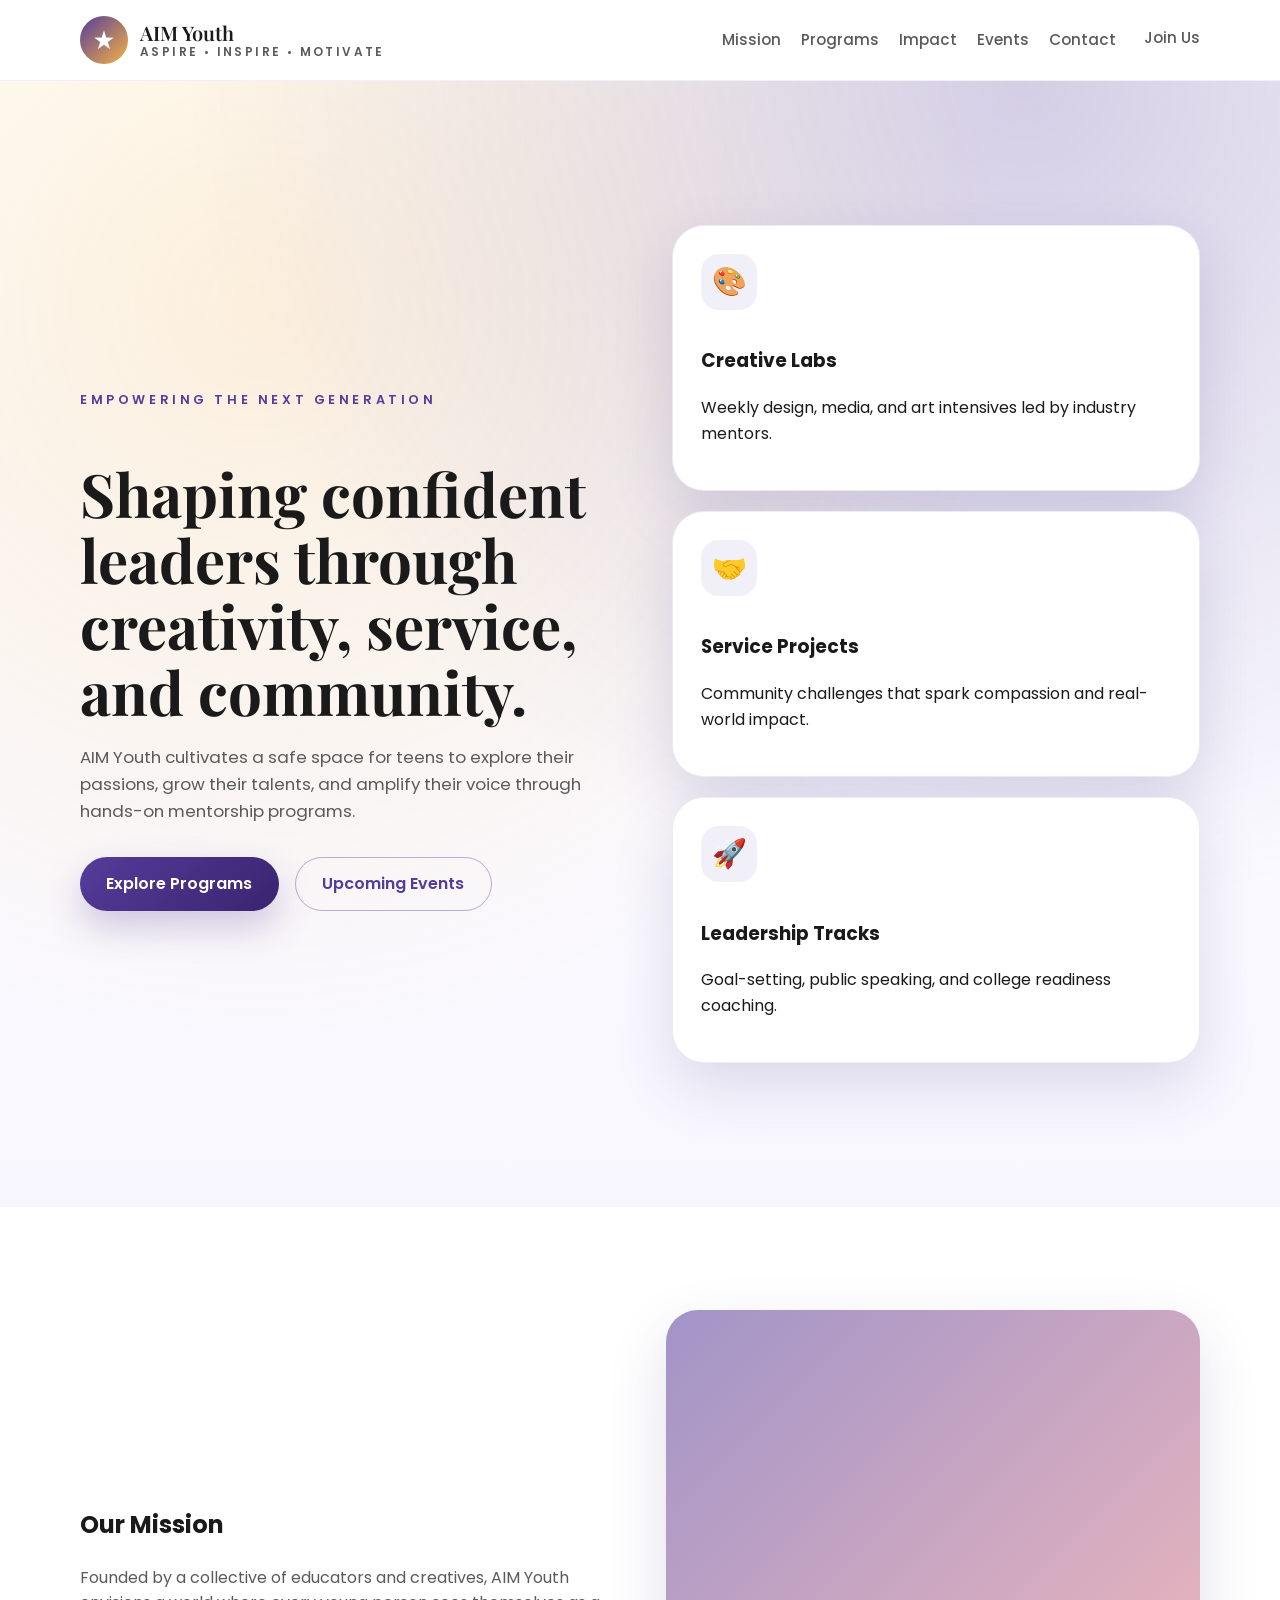
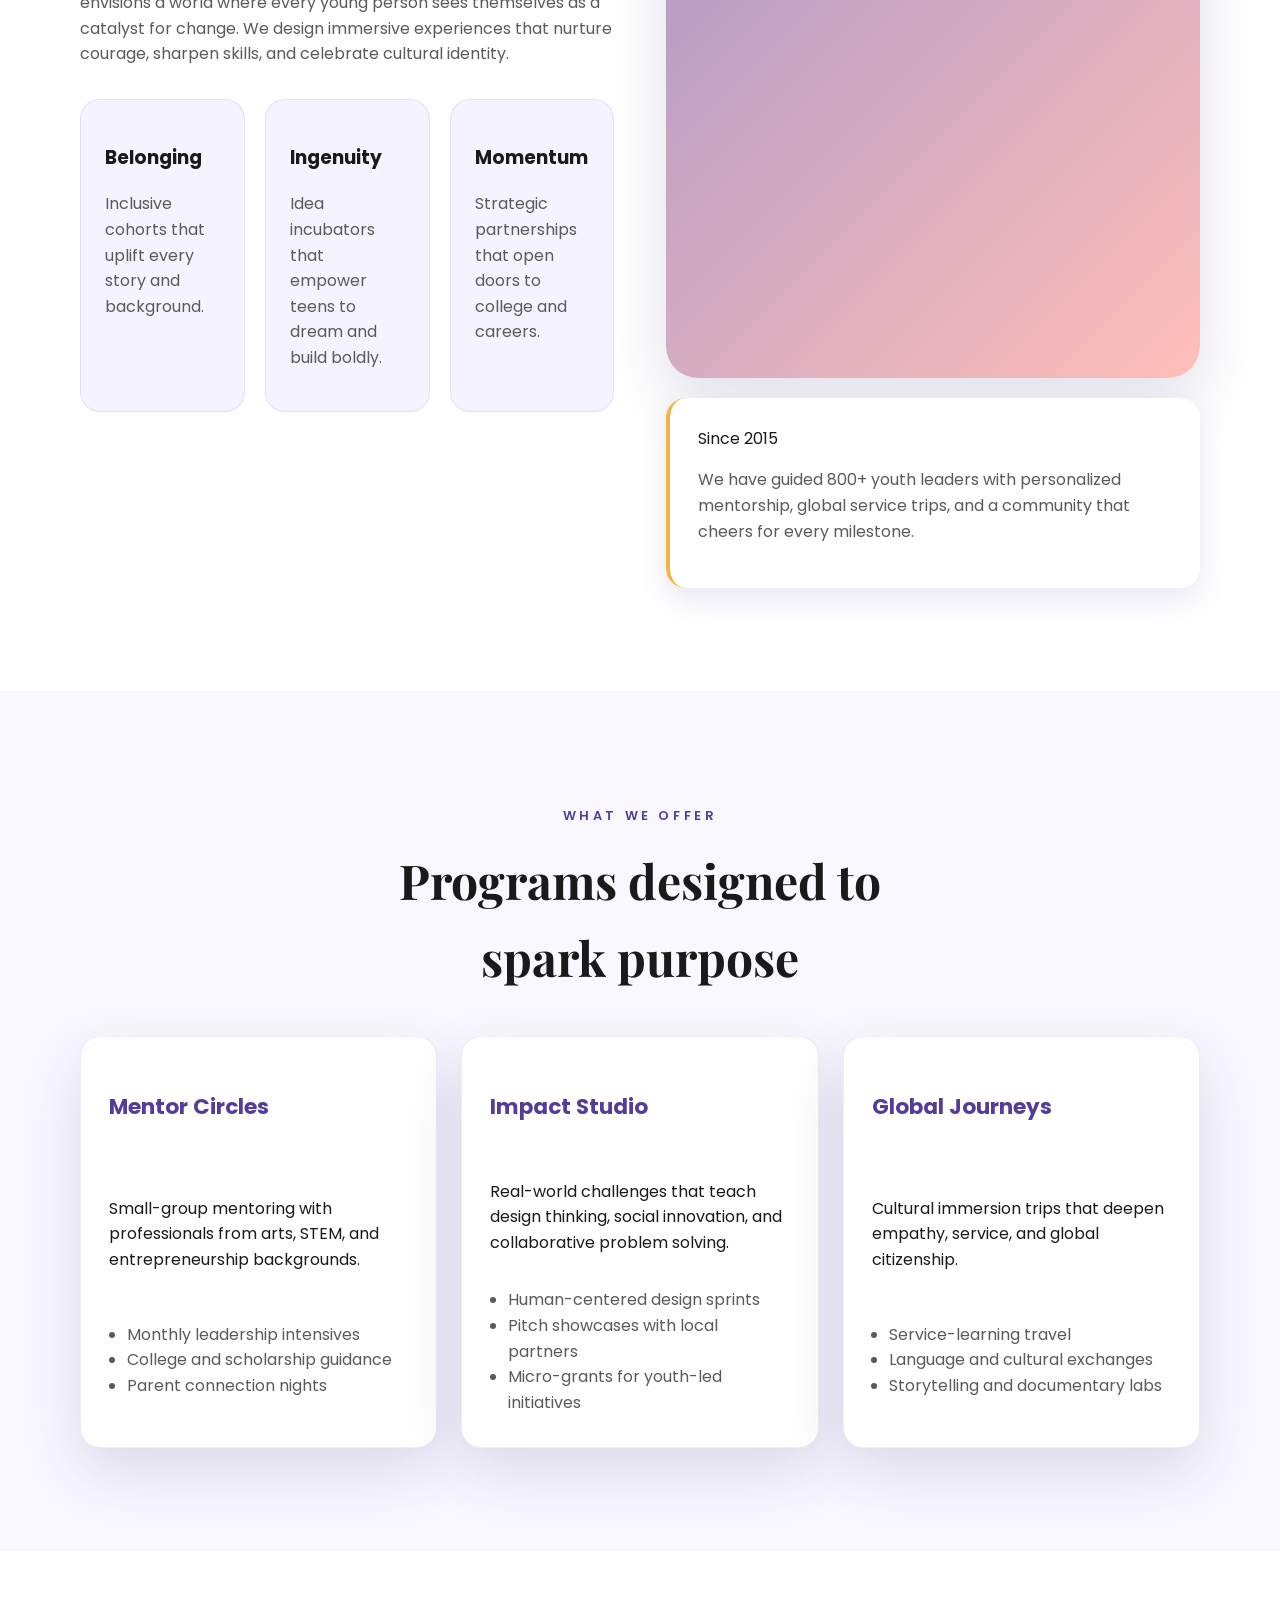
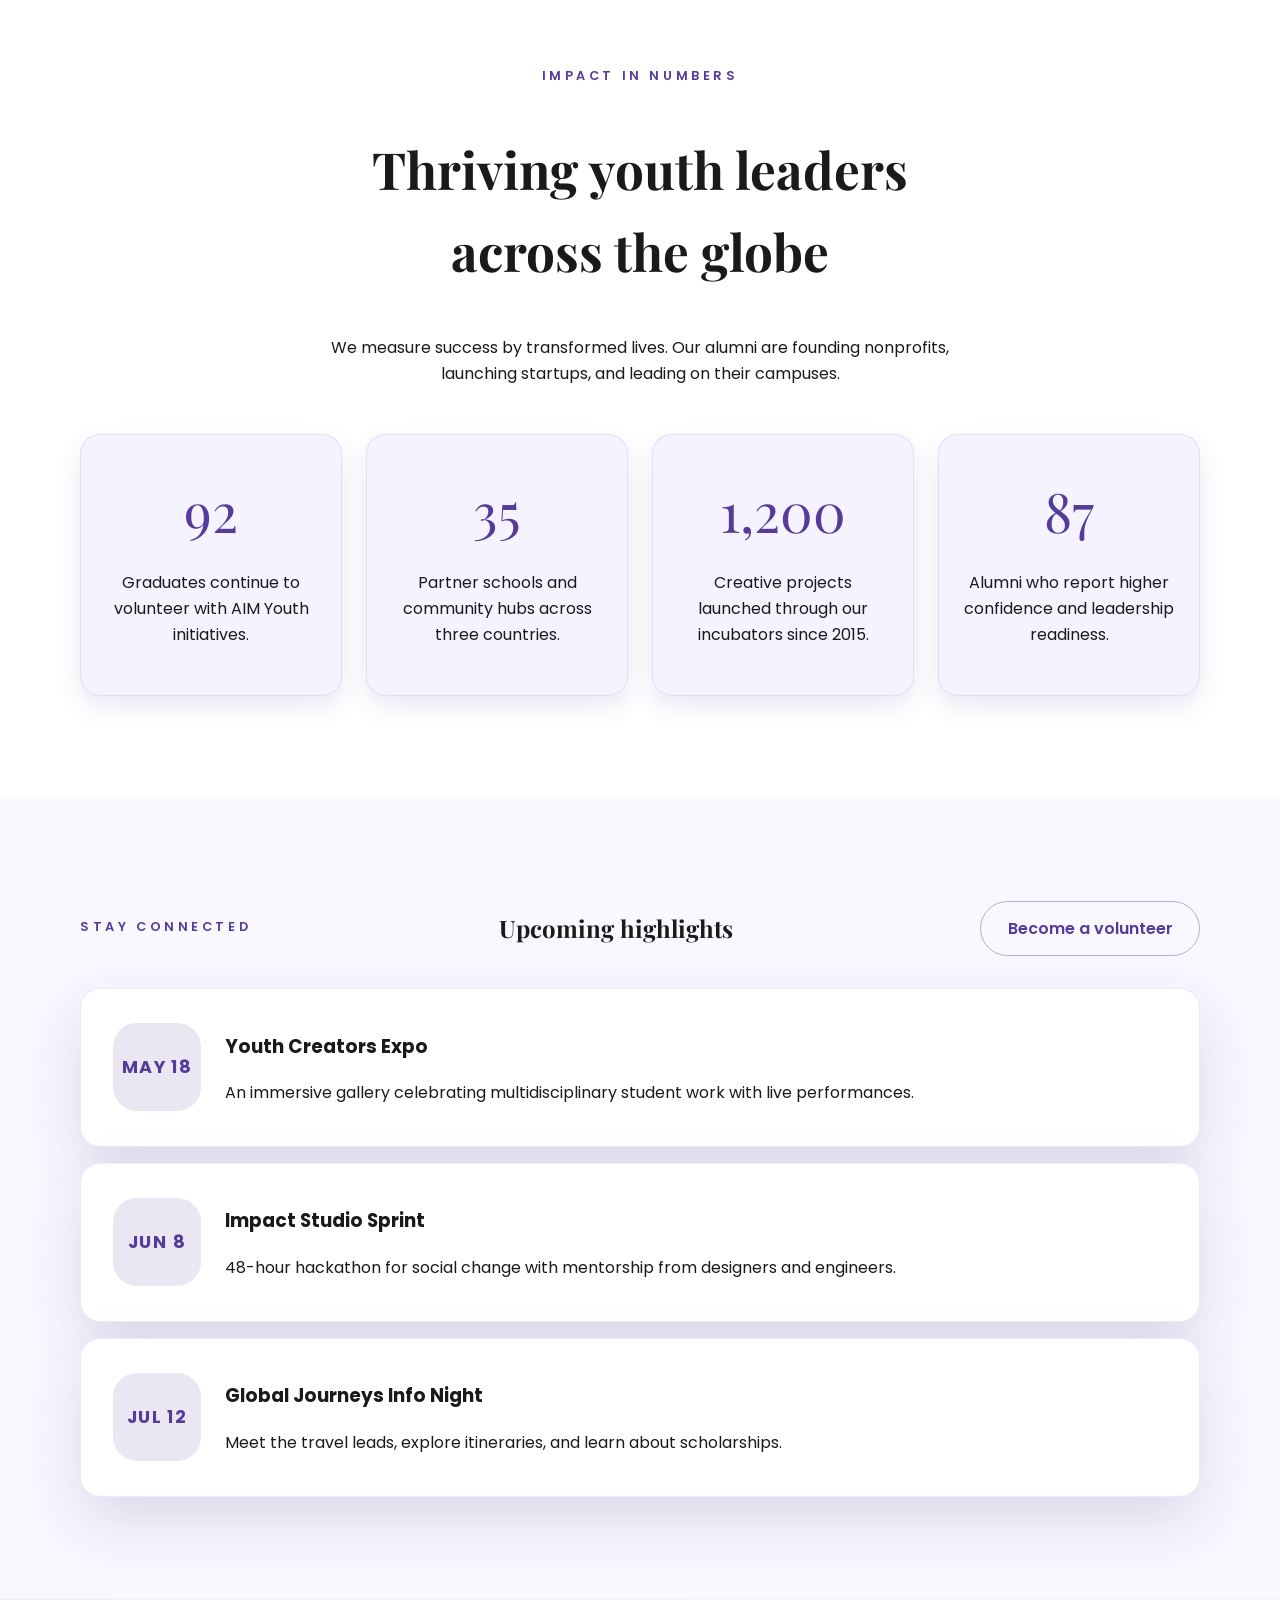
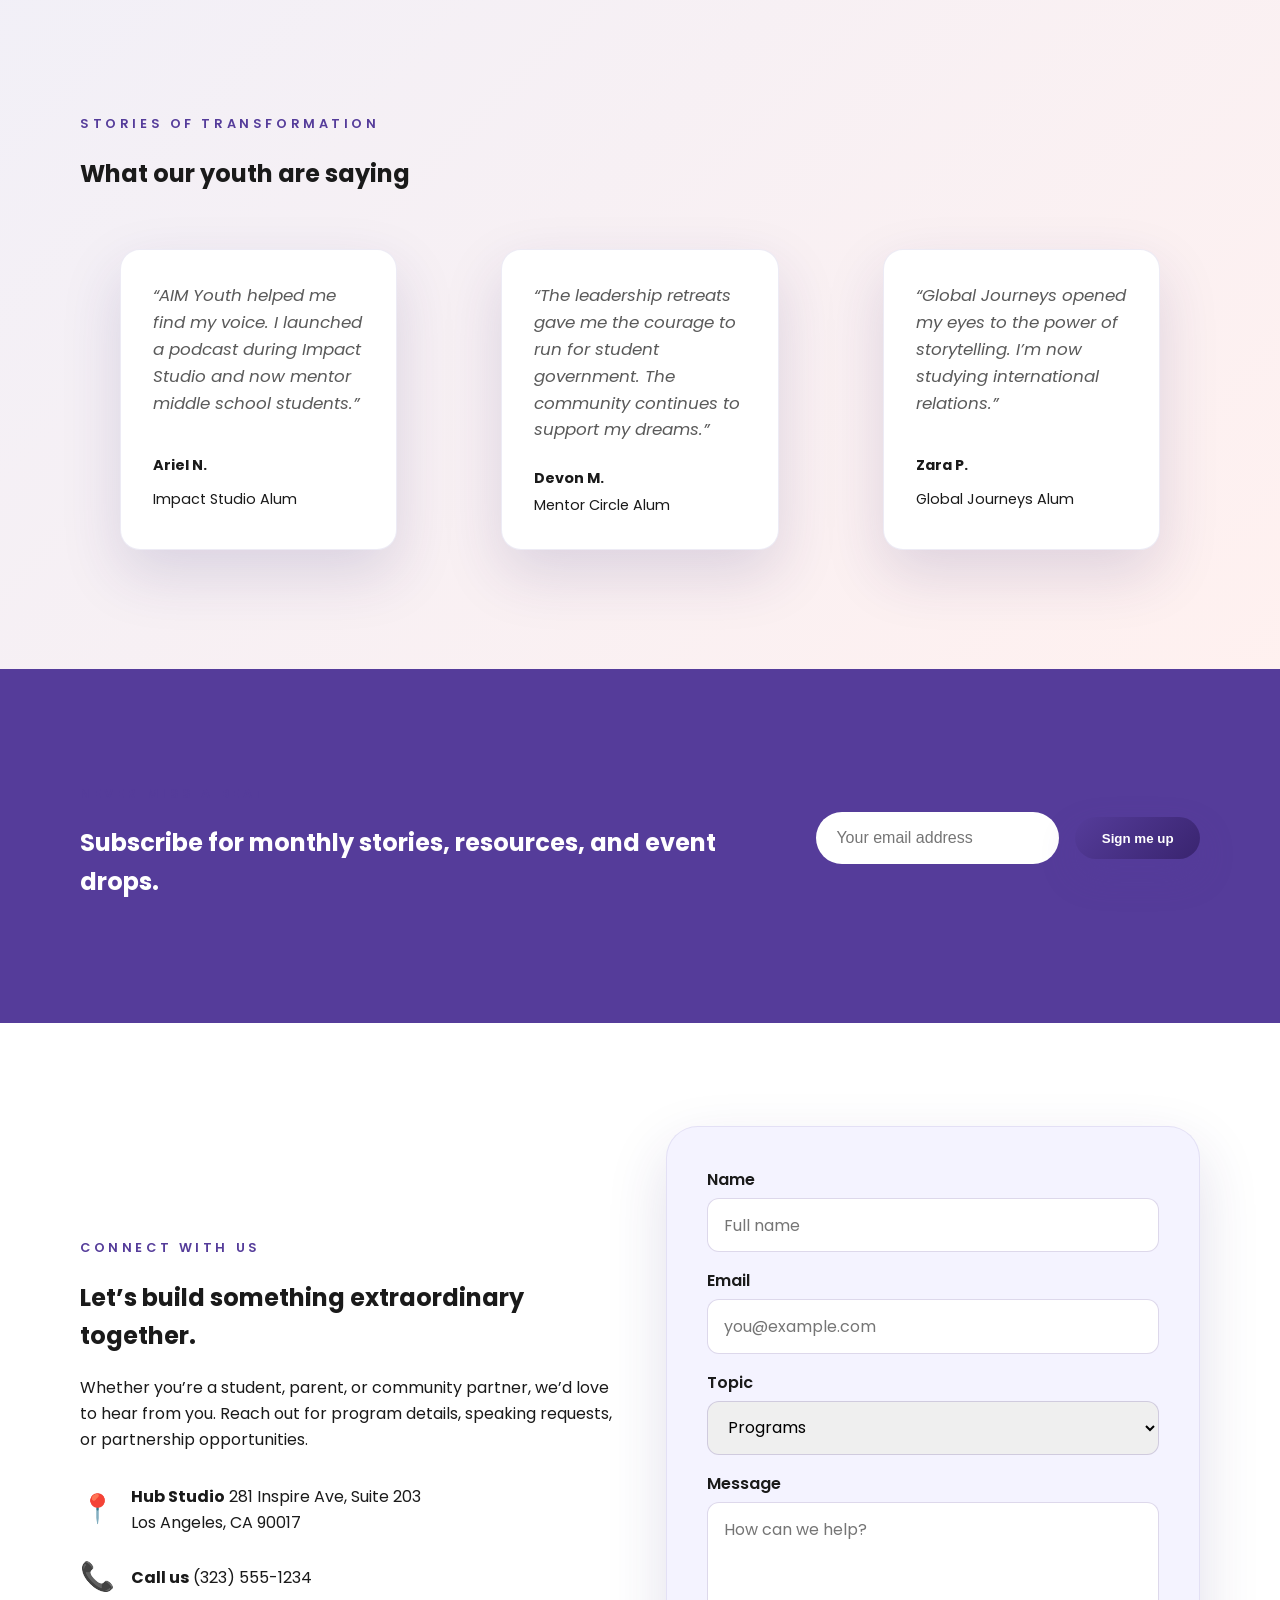
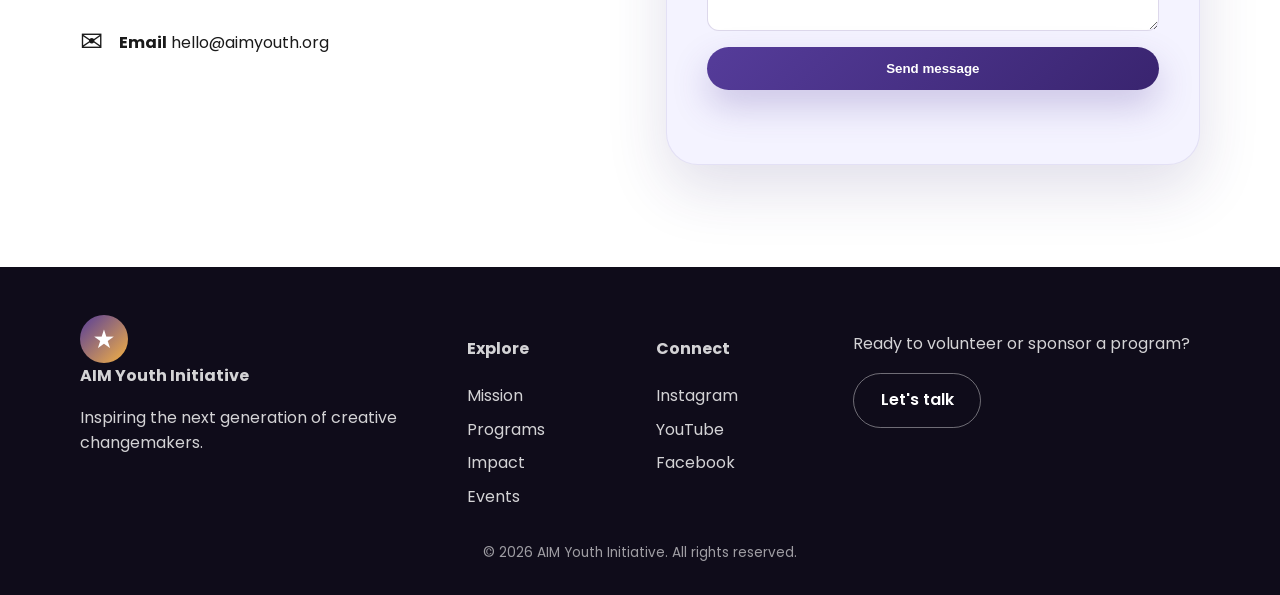
==== index.html @ f33343a2 "Create AIM Youth landing page" ====
<!DOCTYPE html>
<html lang="en">
  <head>
    <meta charset="utf-8" />
    <meta name="viewport" content="width=device-width, initial-scale=1" />
    <title>AIM Youth | Inspiring Young Leaders</title>
    <meta
      name="description"
      content="AIM Youth is a community-powered organization that equips young people with mentorship, workshops, and experiences to lead with confidence."
    />
    <link rel="preconnect" href="https://fonts.googleapis.com" />
    <link rel="preconnect" href="https://fonts.gstatic.com" crossorigin />
    <link
      href="https://fonts.googleapis.com/css2?family=Poppins:wght@300;400;500;600;700&family=Playfair+Display:wght@500;600;700&display=swap"
      rel="stylesheet"
    />
    <link rel="stylesheet" href="styles.css" />
  </head>
  <body>
    <a class="skip-link" href="#mission">Skip to main content</a>
    <header class="site-header" id="top">
      <div class="container header-inner">
        <div class="brand" aria-label="Aim Youth home">
          <span class="brand-icon" aria-hidden="true">★</span>
          <div class="brand-text">
            <span class="brand-title">AIM Youth</span>
            <span class="brand-tagline">Aspire • Inspire • Motivate</span>
          </div>
        </div>
        <button class="nav-toggle" aria-expanded="false" aria-controls="site-nav">
          <span class="sr-only">Toggle navigation</span>
          <span></span>
          <span></span>
          <span></span>
        </button>
        <nav id="site-nav" class="site-nav" aria-label="Primary">
          <ul>
            <li><a href="#mission">Mission</a></li>
            <li><a href="#programs">Programs</a></li>
            <li><a href="#impact">Impact</a></li>
            <li><a href="#events">Events</a></li>
            <li><a href="#contact">Contact</a></li>
          </ul>
          <a class="cta" href="#contact">Join Us</a>
        </nav>
      </div>
    </header>

    <main>
      <section class="hero" aria-labelledby="hero-heading">
        <div class="container hero-inner">
          <div class="hero-copy" data-animate="fade-in">
            <p class="eyebrow">Empowering the next generation</p>
            <h1 id="hero-heading">Shaping confident leaders through creativity, service, and community.</h1>
            <p>
              AIM Youth cultivates a safe space for teens to explore their passions, grow their talents, and amplify their voice through hands-on mentorship programs.
            </p>
            <div class="hero-actions">
              <a class="btn primary" href="#programs">Explore Programs</a>
              <a class="btn ghost" href="#events">Upcoming Events</a>
            </div>
          </div>
          <div class="hero-cards" aria-hidden="true">
            <article class="hero-card">
              <span class="card-icon">🎨</span>
              <h3>Creative Labs</h3>
              <p>Weekly design, media, and art intensives led by industry mentors.</p>
            </article>
            <article class="hero-card">
              <span class="card-icon">🤝</span>
              <h3>Service Projects</h3>
              <p>Community challenges that spark compassion and real-world impact.</p>
            </article>
            <article class="hero-card">
              <span class="card-icon">🚀</span>
              <h3>Leadership Tracks</h3>
              <p>Goal-setting, public speaking, and college readiness coaching.</p>
            </article>
          </div>
        </div>
      </section>

      <section id="mission" class="section mission">
        <div class="container split">
          <div data-animate="fade-in">
            <h2>Our Mission</h2>
            <p>
              Founded by a collective of educators and creatives, AIM Youth envisions a world where every young person sees themselves as a catalyst for change. We design immersive experiences that nurture courage, sharpen skills, and celebrate cultural identity.
            </p>
            <div class="values">
              <article>
                <h3>Belonging</h3>
                <p>Inclusive cohorts that uplift every story and background.</p>
              </article>
              <article>
                <h3>Ingenuity</h3>
                <p>Idea incubators that empower teens to dream and build boldly.</p>
              </article>
              <article>
                <h3>Momentum</h3>
                <p>Strategic partnerships that open doors to college and careers.</p>
              </article>
            </div>
          </div>
          <div class="mission-panel" data-animate="fade-in">
            <div class="mission-image" role="presentation"></div>
            <div class="mission-highlight">
              <span class="highlight-eyebrow">Since 2015</span>
              <p>
                We have guided 800+ youth leaders with personalized mentorship, global service trips, and a community that cheers for every milestone.
              </p>
            </div>
          </div>
        </div>
      </section>

      <section id="programs" class="section programs" aria-labelledby="program-heading">
        <div class="container">
          <p class="eyebrow">What we offer</p>
          <h2 id="program-heading">Programs designed to spark purpose</h2>
          <div class="program-grid">
            <article class="program-card">
              <h3>Mentor Circles</h3>
              <p>
                Small-group mentoring with professionals from arts, STEM, and entrepreneurship backgrounds.
              </p>
              <ul>
                <li>Monthly leadership intensives</li>
                <li>College and scholarship guidance</li>
                <li>Parent connection nights</li>
              </ul>
            </article>
            <article class="program-card">
              <h3>Impact Studio</h3>
              <p>
                Real-world challenges that teach design thinking, social innovation, and collaborative problem solving.
              </p>
              <ul>
                <li>Human-centered design sprints</li>
                <li>Pitch showcases with local partners</li>
                <li>Micro-grants for youth-led initiatives</li>
              </ul>
            </article>
            <article class="program-card">
              <h3>Global Journeys</h3>
              <p>
                Cultural immersion trips that deepen empathy, service, and global citizenship.
              </p>
              <ul>
                <li>Service-learning travel</li>
                <li>Language and cultural exchanges</li>
                <li>Storytelling and documentary labs</li>
              </ul>
            </article>
          </div>
        </div>
      </section>

      <section id="impact" class="section impact" aria-labelledby="impact-heading">
        <div class="container">
          <div class="impact-header" data-animate="fade-in">
            <p class="eyebrow">Impact in numbers</p>
            <h2 id="impact-heading">Thriving youth leaders across the globe</h2>
            <p>
              We measure success by transformed lives. Our alumni are founding nonprofits, launching startups, and leading on their campuses.
            </p>
          </div>
          <div class="impact-stats" data-animate="fade-in">
            <article>
              <span class="stat" data-target="92">0%</span>
              <p>Graduates continue to volunteer with AIM Youth initiatives.</p>
            </article>
            <article>
              <span class="stat" data-target="35">0</span>
              <p>Partner schools and community hubs across three countries.</p>
            </article>
            <article>
              <span class="stat" data-target="1200">0</span>
              <p>Creative projects launched through our incubators since 2015.</p>
            </article>
            <article>
              <span class="stat" data-target="87">0%</span>
              <p>Alumni who report higher confidence and leadership readiness.</p>
            </article>
          </div>
        </div>
      </section>

      <section id="events" class="section events" aria-labelledby="events-heading">
        <div class="container">
          <div class="events-header" data-animate="fade-in">
            <p class="eyebrow">Stay connected</p>
            <h2 id="events-heading">Upcoming highlights</h2>
            <a class="btn ghost" href="#contact">Become a volunteer</a>
          </div>
          <div class="event-list" data-animate="fade-in">
            <article class="event-card">
              <time datetime="2024-05-18">May 18</time>
              <div>
                <h3>Youth Creators Expo</h3>
                <p>An immersive gallery celebrating multidisciplinary student work with live performances.</p>
              </div>
            </article>
            <article class="event-card">
              <time datetime="2024-06-08">Jun 8</time>
              <div>
                <h3>Impact Studio Sprint</h3>
                <p>48-hour hackathon for social change with mentorship from designers and engineers.</p>
              </div>
            </article>
            <article class="event-card">
              <time datetime="2024-07-12">Jul 12</time>
              <div>
                <h3>Global Journeys Info Night</h3>
                <p>Meet the travel leads, explore itineraries, and learn about scholarships.</p>
              </div>
            </article>
          </div>
        </div>
      </section>

      <section class="section testimonials" aria-labelledby="testimonials-heading">
        <div class="container">
          <p class="eyebrow">Stories of transformation</p>
          <h2 id="testimonials-heading">What our youth are saying</h2>
          <div class="testimonial-grid" data-animate="fade-in">
            <figure>
              <blockquote>
                “AIM Youth helped me find my voice. I launched a podcast during Impact Studio and now mentor middle school students.”
              </blockquote>
              <figcaption>
                <strong>Ariel N.</strong>
                <span>Impact Studio Alum</span>
              </figcaption>
            </figure>
            <figure>
              <blockquote>
                “The leadership retreats gave me the courage to run for student government. The community continues to support my dreams.”
              </blockquote>
              <figcaption>
                <strong>Devon M.</strong>
                <span>Mentor Circle Alum</span>
              </figcaption>
            </figure>
            <figure>
              <blockquote>
                “Global Journeys opened my eyes to the power of storytelling. I’m now studying international relations.”
              </blockquote>
              <figcaption>
                <strong>Zara P.</strong>
                <span>Global Journeys Alum</span>
              </figcaption>
            </figure>
          </div>
        </div>
      </section>

      <section class="section newsletter" aria-labelledby="newsletter-heading">
        <div class="container newsletter-inner" data-animate="fade-in">
          <div>
            <p class="eyebrow">Never miss a beat</p>
            <h2 id="newsletter-heading">Subscribe for monthly stories, resources, and event drops.</h2>
          </div>
          <form class="newsletter-form" aria-label="Newsletter signup">
            <label class="sr-only" for="newsletter-email">Email address</label>
            <input
              id="newsletter-email"
              name="email"
              type="email"
              placeholder="Your email address"
              required
            />
            <button type="submit" class="btn primary">Sign me up</button>
            <p class="form-feedback" role="status" aria-live="polite"></p>
          </form>
        </div>
      </section>

      <section id="contact" class="section contact" aria-labelledby="contact-heading">
        <div class="container split" data-animate="fade-in">
          <div>
            <p class="eyebrow">Connect with us</p>
            <h2 id="contact-heading">Let’s build something extraordinary together.</h2>
            <p>
              Whether you’re a student, parent, or community partner, we’d love to hear from you. Reach out for program details, speaking requests, or partnership opportunities.
            </p>
            <ul class="contact-info">
              <li>
                <span class="contact-icon">📍</span>
                <div>
                  <strong>Hub Studio</strong>
                  <span>281 Inspire Ave, Suite 203<br />Los Angeles, CA 90017</span>
                </div>
              </li>
              <li>
                <span class="contact-icon">📞</span>
                <div>
                  <strong>Call us</strong>
                  <a href="tel:+13235551234">(323) 555-1234</a>
                </div>
              </li>
              <li>
                <span class="contact-icon">✉️</span>
                <div>
                  <strong>Email</strong>
                  <a href="mailto:hello@aimyouth.org">hello@aimyouth.org</a>
                </div>
              </li>
            </ul>
          </div>
          <form class="contact-form" aria-label="Send us a message">
            <div class="field-group">
              <label for="name">Name</label>
              <input id="name" name="name" type="text" placeholder="Full name" required />
            </div>
            <div class="field-group">
              <label for="email">Email</label>
              <input id="email" name="email" type="email" placeholder="you@example.com" required />
            </div>
            <div class="field-group">
              <label for="topic">Topic</label>
              <select id="topic" name="topic">
                <option value="programs">Programs</option>
                <option value="mentorship">Mentorship</option>
                <option value="partnerships">Partnerships</option>
                <option value="press">Press</option>
              </select>
            </div>
            <div class="field-group">
              <label for="message">Message</label>
              <textarea id="message" name="message" rows="4" placeholder="How can we help?" required></textarea>
            </div>
            <button type="submit" class="btn primary full">Send message</button>
            <p class="form-feedback" role="status" aria-live="polite"></p>
          </form>
        </div>
      </section>
    </main>

    <footer class="site-footer">
      <div class="container footer-inner">
        <div class="footer-brand">
          <span class="brand-icon" aria-hidden="true">★</span>
          <div>
            <strong>AIM Youth Initiative</strong>
            <p>Inspiring the next generation of creative changemakers.</p>
          </div>
        </div>
        <div class="footer-links">
          <div>
            <h4>Explore</h4>
            <ul>
              <li><a href="#mission">Mission</a></li>
              <li><a href="#programs">Programs</a></li>
              <li><a href="#impact">Impact</a></li>
              <li><a href="#events">Events</a></li>
            </ul>
          </div>
          <div>
            <h4>Connect</h4>
            <ul>
              <li><a href="https://instagram.com" target="_blank" rel="noopener">Instagram</a></li>
              <li><a href="https://youtube.com" target="_blank" rel="noopener">YouTube</a></li>
              <li><a href="https://facebook.com" target="_blank" rel="noopener">Facebook</a></li>
            </ul>
          </div>
        </div>
        <div class="footer-cta">
          <p>Ready to volunteer or sponsor a program?</p>
          <a class="btn ghost" href="#contact">Let's talk</a>
        </div>
      </div>
      <p class="footer-copy">© <span id="year"></span> AIM Youth Initiative. All rights reserved.</p>
    </footer>

    <script src="script.js"></script>
  </body>
</html>
---- styles.css ----
:root {
  --bg: #ffffff;
  --text: #1a1a1a;
  --muted: #5a5a5a;
  --primary: #553c9a;
  --primary-dark: #39246f;
  --secondary: #f6b343;
  --accent: #ff8a80;
  --surface: #f4f3ff;
  --shadow: 0 24px 60px rgba(56, 41, 112, 0.15);
  --radius-lg: 32px;
  --radius-md: 20px;
  --radius-sm: 12px;
}

* {
  box-sizing: border-box;
}

body {
  margin: 0;
  font-family: 'Poppins', system-ui, -apple-system, BlinkMacSystemFont, 'Segoe UI', sans-serif;
  color: var(--text);
  background: var(--bg);
  line-height: 1.6;
}

img {
  max-width: 100%;
  display: block;
}

a {
  color: inherit;
  text-decoration: none;
}

a:hover,
a:focus {
  text-decoration: underline;
}

.container {
  width: min(1120px, calc(100% - 3rem));
  margin: 0 auto;
}

.section {
  padding: clamp(4rem, 8vw, 6.5rem) 0;
}

.skip-link {
  position: absolute;
  top: -80px;
  left: 1rem;
  background: var(--primary);
  color: #fff;
  padding: 0.75rem 1rem;
  border-radius: var(--radius-sm);
  transition: top 0.3s ease;
  z-index: 100;
}

.skip-link:focus {
  top: 1rem;
}

.site-header {
  position: sticky;
  top: 0;
  z-index: 99;
  background: rgba(255, 255, 255, 0.9);
  backdrop-filter: blur(18px);
  border-bottom: 1px solid rgba(85, 60, 154, 0.08);
}

.header-inner {
  display: flex;
  align-items: center;
  justify-content: space-between;
  padding: 1rem 0;
  gap: 1.5rem;
}

.brand {
  display: flex;
  align-items: center;
  gap: 0.75rem;
  font-weight: 600;
}

.brand-icon {
  display: inline-flex;
  align-items: center;
  justify-content: center;
  width: 48px;
  height: 48px;
  border-radius: 50%;
  background: linear-gradient(135deg, var(--primary), var(--secondary));
  color: #fff;
  font-size: 1.6rem;
}

.brand-text {
  display: flex;
  flex-direction: column;
  line-height: 1.2;
}

.brand-title {
  font-family: 'Playfair Display', Georgia, serif;
  font-size: 1.25rem;
}

.brand-tagline {
  font-size: 0.75rem;
  text-transform: uppercase;
  letter-spacing: 0.2em;
  color: var(--muted);
}

.site-nav {
  display: flex;
  align-items: center;
  gap: 1.75rem;
  font-size: 0.95rem;
}

.site-nav ul {
  display: flex;
  gap: 1.25rem;
  padding: 0;
  margin: 0;
  list-style: none;
}

.site-nav a {
  color: var(--muted);
  font-weight: 500;
  position: relative;
  padding-bottom: 0.25rem;
  transition: color 0.3s ease;
}

.site-nav a::after {
  content: '';
  position: absolute;
  left: 0;
  bottom: 0;
  width: 100%;
  height: 2px;
  transform: scaleX(0);
  transform-origin: left;
  background: var(--primary);
  transition: transform 0.3s ease;
}

.site-nav a:hover::after,
.site-nav a:focus::after,
.site-nav a.active::after {
  transform: scaleX(1);
}

.site-nav a:hover,
.site-nav a:focus,
.site-nav a.active {
  color: var(--primary);
}

.nav-toggle {
  display: none;
  width: 48px;
  height: 48px;
  border: none;
  background: rgba(85, 60, 154, 0.07);
  border-radius: 50%;
  padding: 0.75rem;
  cursor: pointer;
}

.nav-toggle span {
  display: block;
  width: 100%;
  height: 2px;
  background: var(--primary);
  border-radius: 999px;
  position: relative;
}

.nav-toggle span + span {
  margin-top: 0.35rem;
}

.hero {
  padding: clamp(5rem, 12vw, 9rem) 0;
  background: radial-gradient(circle at 20% 20%, rgba(246, 179, 67, 0.18), transparent 55%),
    radial-gradient(circle at 80% 0%, rgba(85, 60, 154, 0.25), transparent 55%),
    linear-gradient(180deg, #fff 0%, #f8f7ff 100%);
}

.hero-inner {
  display: grid;
  grid-template-columns: repeat(2, minmax(0, 1fr));
  gap: clamp(2rem, 5vw, 4rem);
  align-items: center;
}

.hero-copy h1 {
  font-family: 'Playfair Display', Georgia, serif;
  font-size: clamp(2.5rem, 5vw, 3.75rem);
  line-height: 1.1;
  margin-bottom: 1.25rem;
}

.hero-copy p {
  font-size: 1.05rem;
  color: var(--muted);
}

.hero .eyebrow,
.section .eyebrow {
  font-size: 0.8rem;
  text-transform: uppercase;
  letter-spacing: 0.28em;
  font-weight: 600;
  color: var(--primary);
  margin-bottom: 1rem;
}

.hero-actions {
  display: flex;
  gap: 1rem;
  margin-top: 2rem;
}

.btn {
  display: inline-flex;
  align-items: center;
  justify-content: center;
  padding: 0.85rem 1.65rem;
  border-radius: 999px;
  border: none;
  font-weight: 600;
  cursor: pointer;
  transition: transform 0.25s ease, box-shadow 0.25s ease;
}

.btn.primary {
  background: linear-gradient(135deg, var(--primary), var(--primary-dark));
  color: #fff;
  box-shadow: 0 16px 35px rgba(85, 60, 154, 0.25);
}

.btn.ghost {
  background: transparent;
  color: var(--primary);
  border: 1px solid rgba(85, 60, 154, 0.4);
}

.btn.full {
  width: 100%;
}

.btn:hover,
.btn:focus {
  transform: translateY(-2px);
  box-shadow: 0 20px 40px rgba(85, 60, 154, 0.2);
}

.hero-cards {
  display: grid;
  gap: 1.25rem;
}

.hero-card {
  background: #fff;
  padding: 1.75rem;
  border-radius: var(--radius-lg);
  box-shadow: var(--shadow);
  border: 1px solid rgba(85, 60, 154, 0.1);
  position: relative;
  overflow: hidden;
  transition: transform 0.3s ease;
}

.hero-card::before {
  content: '';
  position: absolute;
  inset: 0;
  background: linear-gradient(135deg, rgba(85, 60, 154, 0.05), rgba(246, 179, 67, 0.08));
  opacity: 0;
  transition: opacity 0.3s ease;
}

.hero-card:hover {
  transform: translateY(-6px);
}

.hero-card:hover::before {
  opacity: 1;
}

.card-icon {
  display: inline-flex;
  align-items: center;
  justify-content: center;
  width: 56px;
  height: 56px;
  border-radius: 18px;
  background: rgba(85, 60, 154, 0.08);
  font-size: 1.75rem;
  margin-bottom: 1.1rem;
}

.split {
  display: grid;
  gap: clamp(2rem, 4vw, 3.5rem);
  grid-template-columns: repeat(2, minmax(0, 1fr));
  align-items: center;
}

.mission {
  background: #fff;
}

.mission p {
  color: var(--muted);
}

.values {
  display: grid;
  grid-template-columns: repeat(3, minmax(0, 1fr));
  gap: 1.25rem;
  margin-top: 2rem;
}

.values article {
  background: var(--surface);
  padding: 1.5rem;
  border-radius: var(--radius-md);
  border: 1px solid rgba(85, 60, 154, 0.1);
}

.mission-panel {
  display: grid;
  gap: 1.25rem;
}

.mission-image {
  width: 100%;
  aspect-ratio: 4 / 5;
  border-radius: var(--radius-lg);
  background: linear-gradient(135deg, rgba(85, 60, 154, 0.55), rgba(255, 138, 128, 0.55)),
    url('https://images.unsplash.com/photo-1524504388940-b1c1722653e1?auto=format&fit=crop&w=900&q=80') center/cover;
  box-shadow: var(--shadow);
}

.mission-highlight {
  background: #fff;
  padding: 1.75rem;
  border-radius: var(--radius-md);
  border-left: 4px solid var(--secondary);
  box-shadow: 0 12px 30px rgba(85, 60, 154, 0.12);
}

.programs {
  background: #f9f8ff;
  text-align: center;
}

.programs h2 {
  max-width: 520px;
  margin: 0 auto 2.5rem;
  font-family: 'Playfair Display', Georgia, serif;
  font-size: clamp(2rem, 4vw, 3rem);
}

.program-grid {
  display: grid;
  grid-template-columns: repeat(3, minmax(0, 1fr));
  gap: 1.5rem;
}

.program-card {
  background: #fff;
  border-radius: var(--radius-md);
  padding: 2rem 1.75rem;
  border: 1px solid rgba(85, 60, 154, 0.1);
  text-align: left;
  display: grid;
  gap: 1rem;
  box-shadow: var(--shadow);
}

.program-card h3 {
  font-size: 1.35rem;
  color: var(--primary);
}

.program-card ul {
  padding-left: 1.1rem;
  margin: 0;
  color: var(--muted);
}

.impact {
  background: #fff;
}

.impact-header {
  text-align: center;
  max-width: 640px;
  margin: 0 auto 3rem;
}

.impact-header h2 {
  font-family: 'Playfair Display', Georgia, serif;
  font-size: clamp(2.1rem, 4vw, 3.2rem);
}

.impact-stats {
  display: grid;
  grid-template-columns: repeat(4, minmax(0, 1fr));
  gap: 1.5rem;
}

.impact-stats article {
  background: var(--surface);
  padding: 2rem 1.5rem;
  border-radius: var(--radius-md);
  text-align: center;
  border: 1px solid rgba(85, 60, 154, 0.1);
  box-shadow: 0 10px 24px rgba(85, 60, 154, 0.12);
}

.stat {
  display: block;
  font-family: 'Playfair Display', Georgia, serif;
  font-size: clamp(2rem, 5vw, 3.4rem);
  color: var(--primary);
  margin-bottom: 0.5rem;
}

.events {
  background: #f9f8ff;
}

.events-header {
  display: flex;
  align-items: center;
  justify-content: space-between;
  gap: 1.5rem;
}

.events-header h2 {
  font-family: 'Playfair Display', Georgia, serif;
  margin: 0;
}

.event-list {
  display: grid;
  gap: 1rem;
  margin-top: 2rem;
}

.event-card {
  display: grid;
  grid-template-columns: auto 1fr;
  gap: 1.5rem;
  align-items: center;
  padding: 1.5rem 2rem;
  background: #fff;
  border-radius: var(--radius-md);
  border: 1px solid rgba(85, 60, 154, 0.1);
  box-shadow: var(--shadow);
}

.event-card time {
  display: inline-flex;
  width: 88px;
  height: 88px;
  align-items: center;
  justify-content: center;
  border-radius: 24px;
  background: rgba(85, 60, 154, 0.12);
  color: var(--primary);
  font-weight: 700;
  font-size: 1.1rem;
  text-transform: uppercase;
  letter-spacing: 0.08em;
}

.testimonials {
  background: linear-gradient(135deg, rgba(85, 60, 154, 0.08), rgba(255, 138, 128, 0.12));
}

.testimonial-grid {
  display: grid;
  grid-template-columns: repeat(3, minmax(0, 1fr));
  gap: 1.5rem;
  margin-top: 2.5rem;
}

.testimonial-grid figure {
  background: #fff;
  padding: 2rem;
  border-radius: var(--radius-md);
  border: 1px solid rgba(85, 60, 154, 0.1);
  box-shadow: var(--shadow);
  display: grid;
  gap: 1.5rem;
}

.testimonial-grid blockquote {
  margin: 0;
  font-size: 1.05rem;
  color: var(--muted);
  font-style: italic;
}

.testimonial-grid figcaption {
  display: grid;
  gap: 0.25rem;
  font-size: 0.9rem;
}

.newsletter {
  background: var(--primary);
  color: #fff;
}

.newsletter-inner {
  display: flex;
  align-items: center;
  justify-content: space-between;
  gap: 2.5rem;
}

.newsletter-form {
  display: flex;
  gap: 1rem;
  align-items: center;
  flex-wrap: wrap;
}

.newsletter-form input {
  flex: 1 1 240px;
  min-height: 3.25rem;
  border-radius: 999px;
  border: none;
  padding: 0 1.25rem;
  font-size: 1rem;
}

.newsletter-form .btn {
  white-space: nowrap;
}

.newsletter .form-feedback {
  flex-basis: 100%;
  font-size: 0.9rem;
  margin: 0;
}

.contact {
  background: #fff;
}

.contact-info {
  list-style: none;
  padding: 0;
  margin: 2rem 0 0;
  display: grid;
  gap: 1.25rem;
}

.contact-info li {
  display: grid;
  grid-template-columns: auto 1fr;
  gap: 1rem;
  align-items: center;
}

.contact-icon {
  font-size: 1.75rem;
}

.contact-form {
  background: var(--surface);
  padding: clamp(1.75rem, 4vw, 2.5rem);
  border-radius: var(--radius-lg);
  display: grid;
  gap: 1rem;
  border: 1px solid rgba(85, 60, 154, 0.1);
  box-shadow: var(--shadow);
}

.contact-form .form-feedback {
  margin: 0;
  font-size: 0.95rem;
  min-height: 1.2em;
}

.field-group {
  display: grid;
  gap: 0.35rem;
}

.field-group label {
  font-weight: 600;
}

.field-group input,
.field-group select,
.field-group textarea {
  padding: 0.85rem 1rem;
  border-radius: var(--radius-sm);
  border: 1px solid rgba(85, 60, 154, 0.2);
  font-size: 1rem;
  font-family: inherit;
}

.field-group input:focus,
.field-group select:focus,
.field-group textarea:focus {
  outline: 2px solid rgba(85, 60, 154, 0.35);
}

.site-footer {
  background: #0f0c1a;
  color: rgba(255, 255, 255, 0.82);
  padding: 3rem 0 2rem;
}

.footer-inner {
  display: grid;
  grid-template-columns: repeat(3, minmax(0, 1fr));
  gap: 2.5rem;
  margin-bottom: 2rem;
}

.footer-links {
  display: grid;
  grid-template-columns: repeat(2, minmax(0, 1fr));
  gap: 2rem;
}

.footer-links ul {
  list-style: none;
  padding: 0;
  margin: 0;
  display: grid;
  gap: 0.5rem;
}

.footer-links a {
  color: rgba(255, 255, 255, 0.82);
  transition: color 0.3s ease;
}

.footer-links a:hover,
.footer-links a:focus {
  color: #fff;
}

.footer-cta .btn {
  border-color: rgba(255, 255, 255, 0.4);
  color: #fff;
}

.footer-copy {
  text-align: center;
  margin: 0;
  font-size: 0.85rem;
  color: rgba(255, 255, 255, 0.6);
}

.sr-only {
  position: absolute;
  width: 1px;
  height: 1px;
  padding: 0;
  margin: -1px;
  overflow: hidden;
  clip: rect(0, 0, 0, 0);
  white-space: nowrap;
  border: 0;
}

[data-animate='fade-in'] {
  opacity: 0;
  transform: translateY(24px);
  transition: opacity 0.6s ease, transform 0.6s ease;
}

[data-animate='fade-in'].visible {
  opacity: 1;
  transform: translateY(0);
}

@media (max-width: 900px) {
  .hero-inner,
  .split {
    grid-template-columns: 1fr;
  }

  .mission-panel {
    order: -1;
  }

  .values {
    grid-template-columns: repeat(2, minmax(0, 1fr));
  }

  .program-grid {
    grid-template-columns: repeat(2, minmax(0, 1fr));
  }

  .impact-stats {
    grid-template-columns: repeat(2, minmax(0, 1fr));
  }

  .testimonial-grid {
    grid-template-columns: repeat(2, minmax(0, 1fr));
  }

  .newsletter-inner {
    flex-direction: column;
    align-items: stretch;
  }

  .events-header {
    flex-direction: column;
    align-items: flex-start;
  }

  .footer-inner {
    grid-template-columns: 1fr 1fr;
  }
}

@media (max-width: 700px) {
  .site-nav {
    position: absolute;
    inset: calc(100% + 1rem) 1.5rem auto;
    flex-direction: column;
    align-items: stretch;
    gap: 1rem;
    padding: 1.5rem;
    background: #fff;
    border-radius: var(--radius-md);
    box-shadow: var(--shadow);
    border: 1px solid rgba(85, 60, 154, 0.08);
    opacity: 0;
    pointer-events: none;
    transform: translateY(-10px);
    transition: opacity 0.3s ease, transform 0.3s ease;
  }

  .site-nav.open {
    opacity: 1;
    pointer-events: auto;
    transform: translateY(0);
  }

  .site-nav ul {
    flex-direction: column;
  }

  .site-nav .cta {
    align-self: flex-start;
  }

  .nav-toggle {
    display: inline-flex;
    align-items: center;
    justify-content: center;
    gap: 0.35rem;
  }

  .nav-toggle[aria-expanded='true'] span:nth-child(1) {
    transform: translateY(6px) rotate(45deg);
  }

  .nav-toggle[aria-expanded='true'] span:nth-child(2) {
    opacity: 0;
  }

  .nav-toggle[aria-expanded='true'] span:nth-child(3) {
    transform: translateY(-6px) rotate(-45deg);
  }

  .hero-actions {
    flex-direction: column;
    align-items: stretch;
  }

  .values,
  .program-grid,
  .impact-stats,
  .testimonial-grid {
    grid-template-columns: 1fr;
  }

  .event-card {
    grid-template-columns: 1fr;
    text-align: center;
  }

  .event-card time {
    justify-self: center;
  }

  .footer-inner {
    grid-template-columns: 1fr;
  }
}
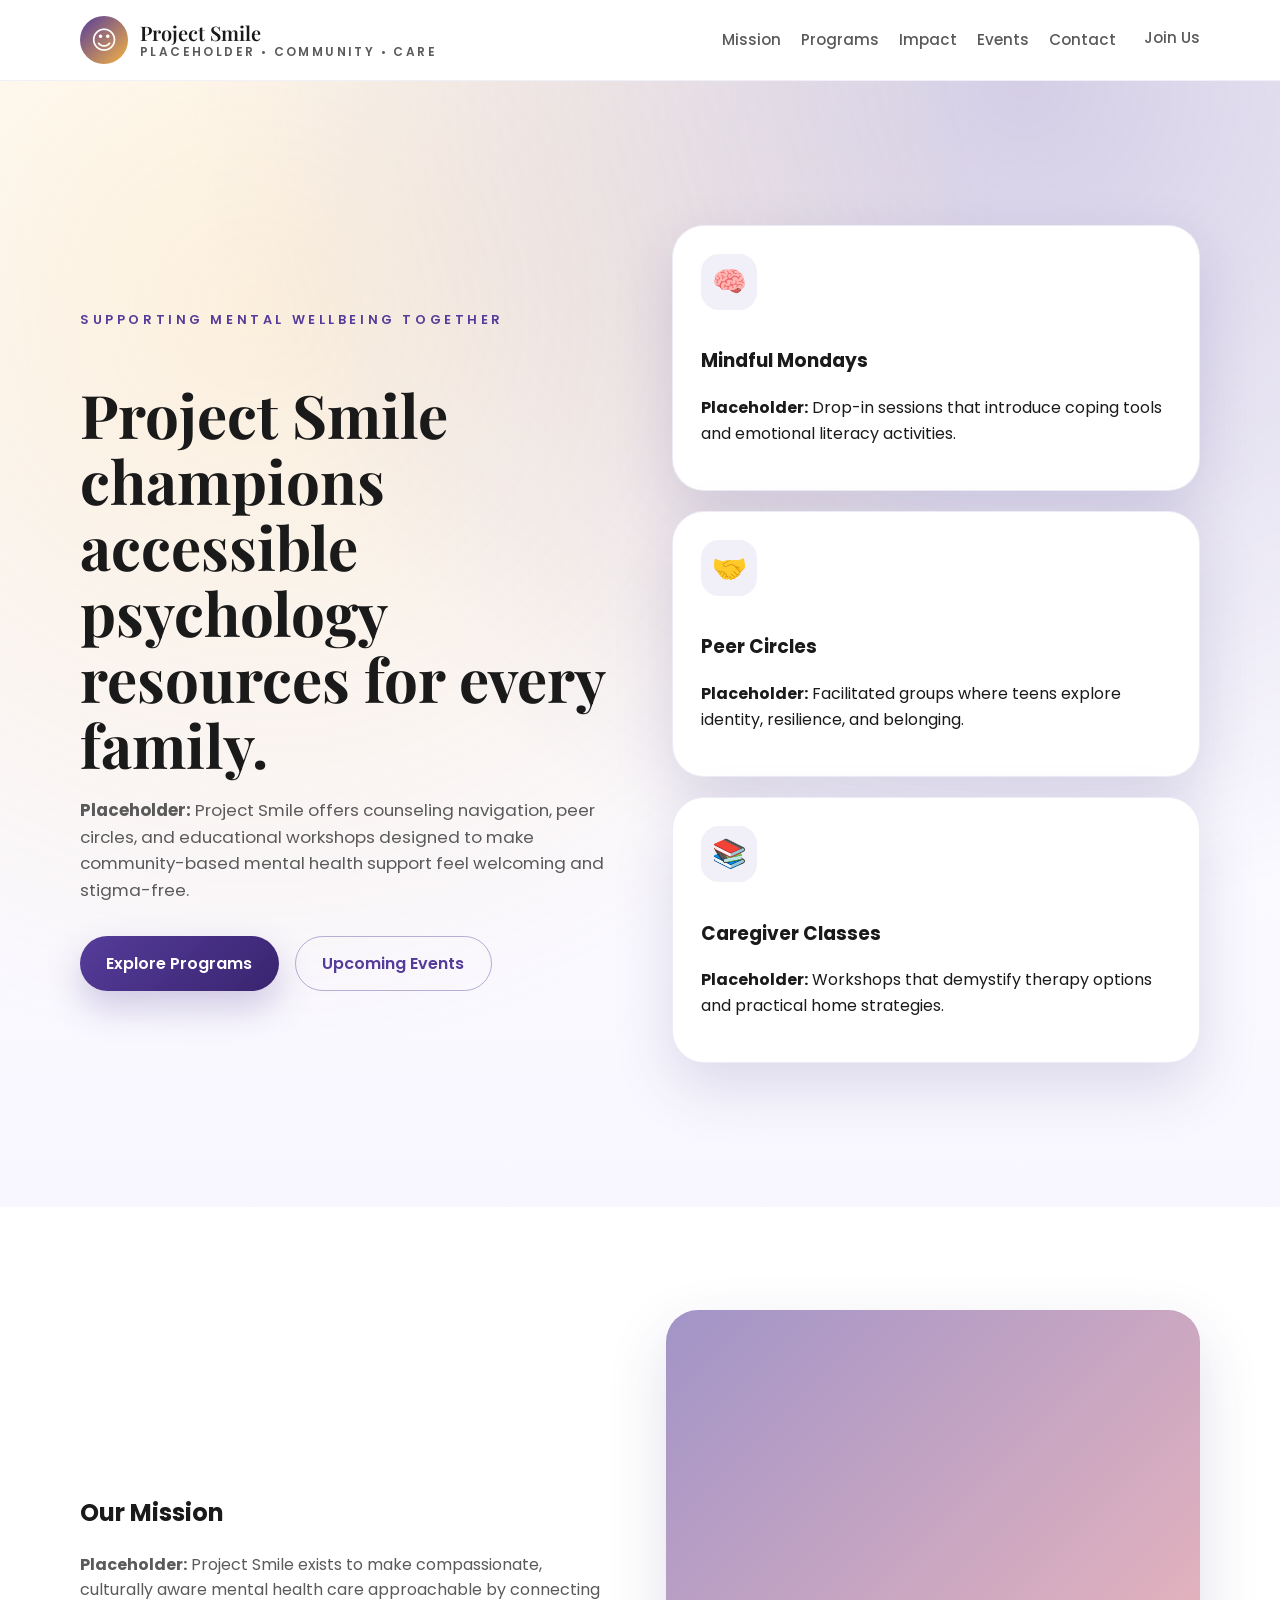
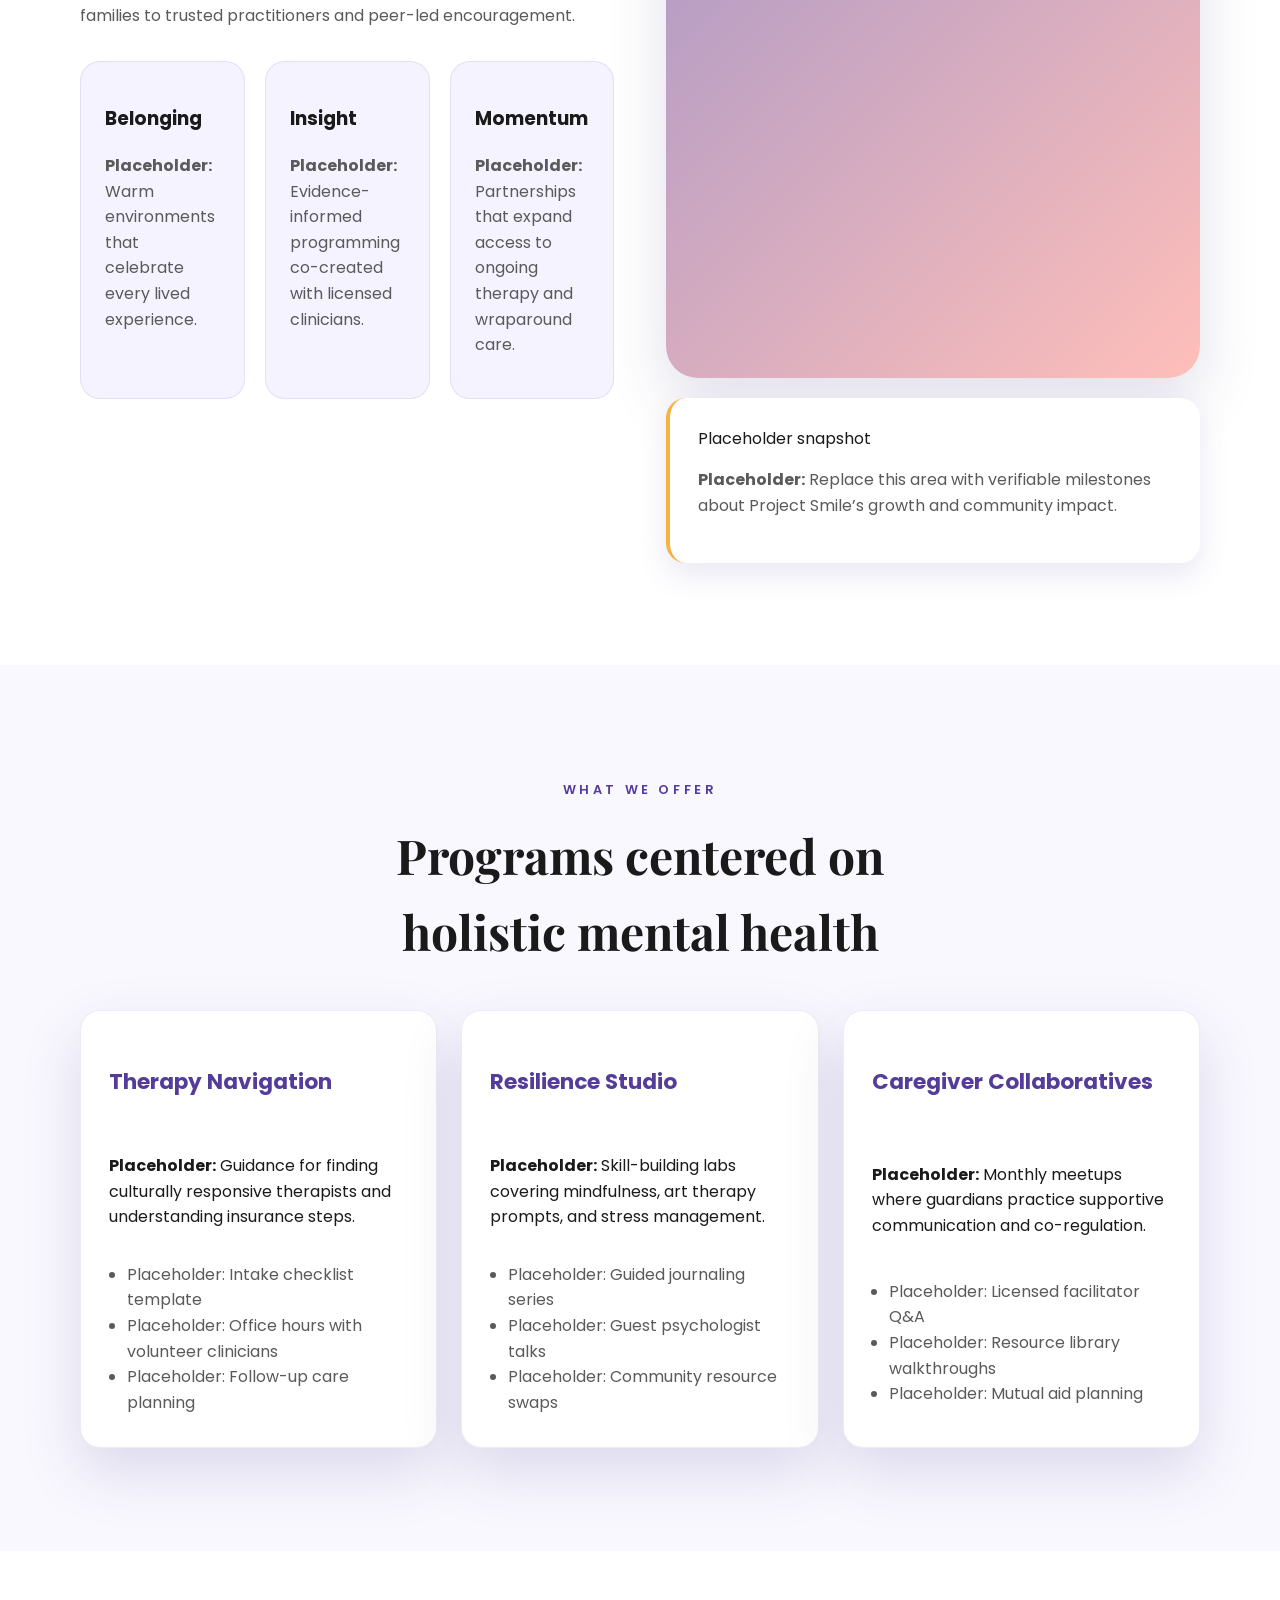
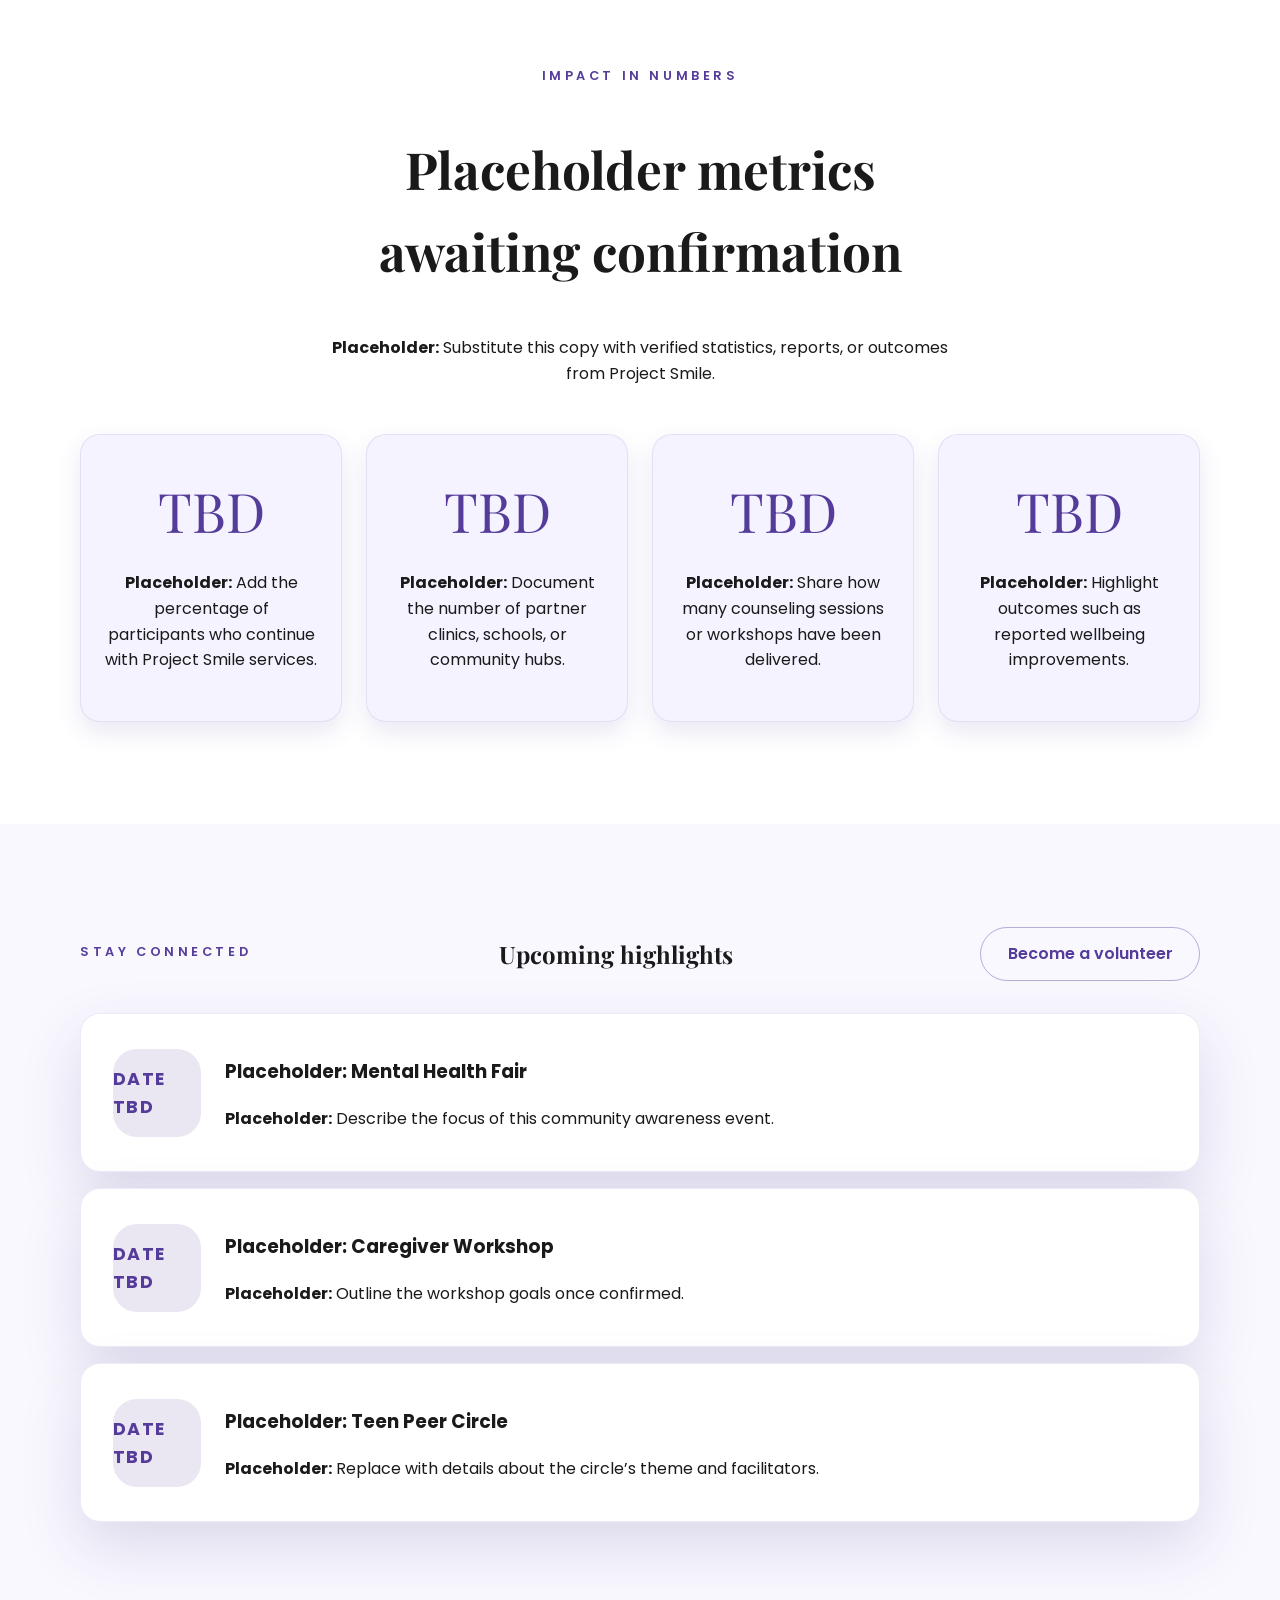
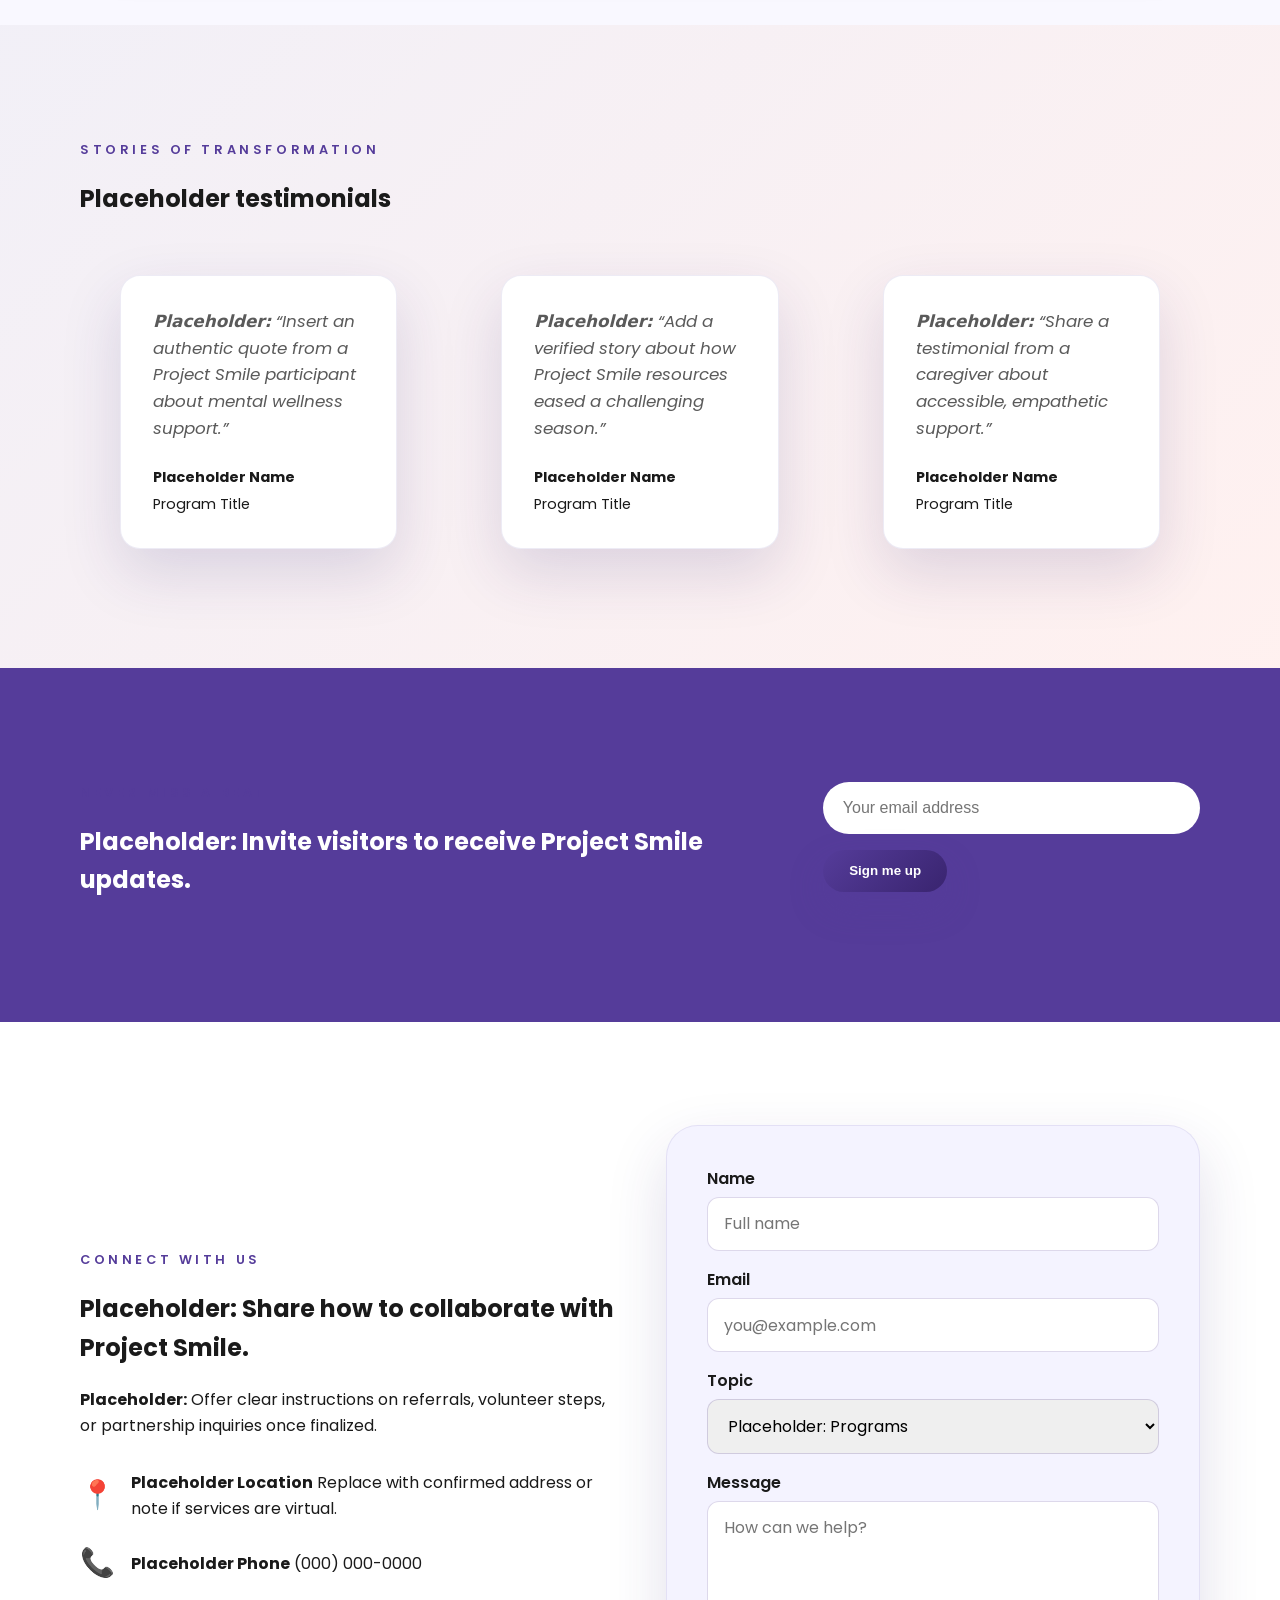
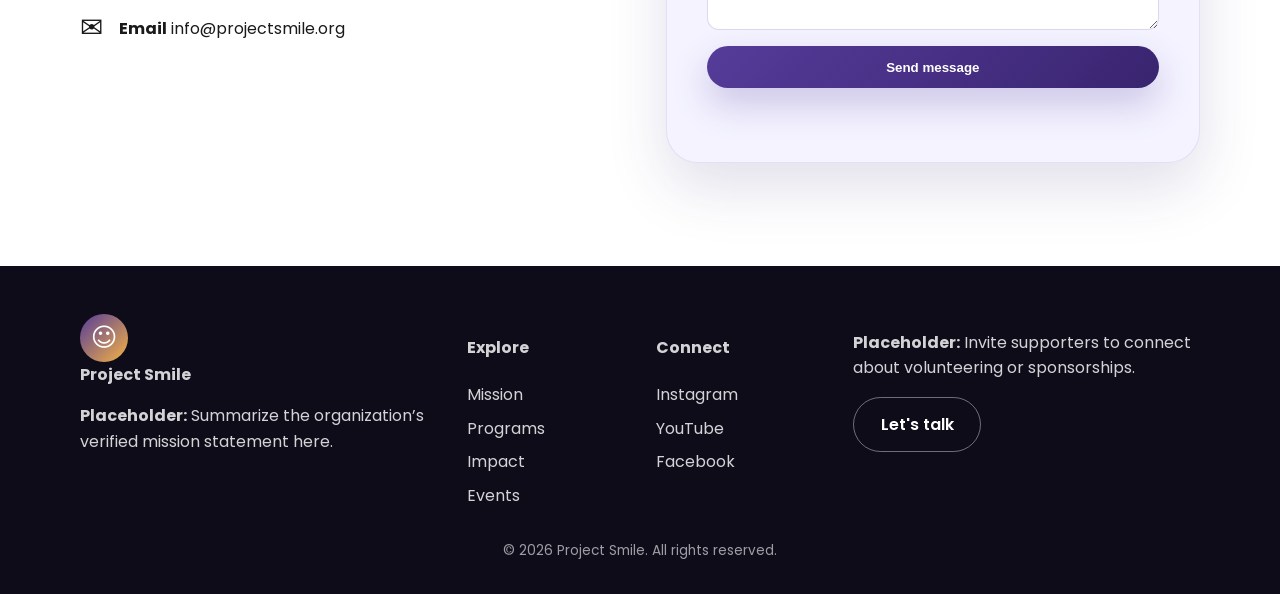
==== commit e21761c4: "Refocus landing page on Project Smile placeholders" ====
--- a/index.html
+++ b/index.html
@@ -3,10 +3,10 @@
   <head>
     <meta charset="utf-8" />
     <meta name="viewport" content="width=device-width, initial-scale=1" />
-    <title>AIM Youth | Inspiring Young Leaders</title>
+    <title>Project Smile | Community Mental Wellness Support</title>
     <meta
       name="description"
-      content="AIM Youth is a community-powered organization that equips young people with mentorship, workshops, and experiences to lead with confidence."
+      content="Project Smile is a placeholder mental wellness nonprofit focused on accessible psychology resources for families and youth."
     />
     <link rel="preconnect" href="https://fonts.googleapis.com" />
     <link rel="preconnect" href="https://fonts.gstatic.com" crossorigin />
@@ -20,11 +20,11 @@
     <a class="skip-link" href="#mission">Skip to main content</a>
     <header class="site-header" id="top">
       <div class="container header-inner">
-        <div class="brand" aria-label="Aim Youth home">
-          <span class="brand-icon" aria-hidden="true">★</span>
+        <div class="brand" aria-label="Project Smile home">
+          <span class="brand-icon" aria-hidden="true">☺</span>
           <div class="brand-text">
-            <span class="brand-title">AIM Youth</span>
-            <span class="brand-tagline">Aspire • Inspire • Motivate</span>
+            <span class="brand-title">Project Smile</span>
+            <span class="brand-tagline">Placeholder • Community • Care</span>
           </div>
         </div>
         <button class="nav-toggle" aria-expanded="false" aria-controls="site-nav">
@@ -50,10 +50,10 @@
       <section class="hero" aria-labelledby="hero-heading">
         <div class="container hero-inner">
           <div class="hero-copy" data-animate="fade-in">
-            <p class="eyebrow">Empowering the next generation</p>
-            <h1 id="hero-heading">Shaping confident leaders through creativity, service, and community.</h1>
+            <p class="eyebrow">Supporting mental wellbeing together</p>
+            <h1 id="hero-heading">Project Smile champions accessible psychology resources for every family.</h1>
             <p>
-              AIM Youth cultivates a safe space for teens to explore their passions, grow their talents, and amplify their voice through hands-on mentorship programs.
+              <strong>Placeholder:</strong> Project Smile offers counseling navigation, peer circles, and educational workshops designed to make community-based mental health support feel welcoming and stigma-free.
             </p>
             <div class="hero-actions">
               <a class="btn primary" href="#programs">Explore Programs</a>
@@ -62,19 +62,19 @@
           </div>
           <div class="hero-cards" aria-hidden="true">
             <article class="hero-card">
-              <span class="card-icon">🎨</span>
-              <h3>Creative Labs</h3>
-              <p>Weekly design, media, and art intensives led by industry mentors.</p>
+              <span class="card-icon">🧠</span>
+              <h3>Mindful Mondays</h3>
+              <p><strong>Placeholder:</strong> Drop-in sessions that introduce coping tools and emotional literacy activities.</p>
             </article>
             <article class="hero-card">
               <span class="card-icon">🤝</span>
-              <h3>Service Projects</h3>
-              <p>Community challenges that spark compassion and real-world impact.</p>
+              <h3>Peer Circles</h3>
+              <p><strong>Placeholder:</strong> Facilitated groups where teens explore identity, resilience, and belonging.</p>
             </article>
             <article class="hero-card">
-              <span class="card-icon">🚀</span>
-              <h3>Leadership Tracks</h3>
-              <p>Goal-setting, public speaking, and college readiness coaching.</p>
+              <span class="card-icon">📚</span>
+              <h3>Caregiver Classes</h3>
+              <p><strong>Placeholder:</strong> Workshops that demystify therapy options and practical home strategies.</p>
             </article>
           </div>
         </div>
@@ -85,29 +85,29 @@
           <div data-animate="fade-in">
             <h2>Our Mission</h2>
             <p>
-              Founded by a collective of educators and creatives, AIM Youth envisions a world where every young person sees themselves as a catalyst for change. We design immersive experiences that nurture courage, sharpen skills, and celebrate cultural identity.
+              <strong>Placeholder:</strong> Project Smile exists to make compassionate, culturally aware mental health care approachable by connecting families to trusted practitioners and peer-led encouragement.
             </p>
             <div class="values">
               <article>
                 <h3>Belonging</h3>
-                <p>Inclusive cohorts that uplift every story and background.</p>
+                <p><strong>Placeholder:</strong> Warm environments that celebrate every lived experience.</p>
               </article>
               <article>
-                <h3>Ingenuity</h3>
-                <p>Idea incubators that empower teens to dream and build boldly.</p>
+                <h3>Insight</h3>
+                <p><strong>Placeholder:</strong> Evidence-informed programming co-created with licensed clinicians.</p>
               </article>
               <article>
                 <h3>Momentum</h3>
-                <p>Strategic partnerships that open doors to college and careers.</p>
+                <p><strong>Placeholder:</strong> Partnerships that expand access to ongoing therapy and wraparound care.</p>
               </article>
             </div>
           </div>
           <div class="mission-panel" data-animate="fade-in">
             <div class="mission-image" role="presentation"></div>
             <div class="mission-highlight">
-              <span class="highlight-eyebrow">Since 2015</span>
+              <span class="highlight-eyebrow">Placeholder snapshot</span>
               <p>
-                We have guided 800+ youth leaders with personalized mentorship, global service trips, and a community that cheers for every milestone.
+                <strong>Placeholder:</strong> Replace this area with verifiable milestones about Project Smile’s growth and community impact.
               </p>
             </div>
           </div>
@@ -117,39 +117,39 @@
       <section id="programs" class="section programs" aria-labelledby="program-heading">
         <div class="container">
           <p class="eyebrow">What we offer</p>
-          <h2 id="program-heading">Programs designed to spark purpose</h2>
+          <h2 id="program-heading">Programs centered on holistic mental health</h2>
           <div class="program-grid">
             <article class="program-card">
-              <h3>Mentor Circles</h3>
+              <h3>Therapy Navigation</h3>
               <p>
-                Small-group mentoring with professionals from arts, STEM, and entrepreneurship backgrounds.
+                <strong>Placeholder:</strong> Guidance for finding culturally responsive therapists and understanding insurance steps.
               </p>
               <ul>
-                <li>Monthly leadership intensives</li>
-                <li>College and scholarship guidance</li>
-                <li>Parent connection nights</li>
+                <li>Placeholder: Intake checklist template</li>
+                <li>Placeholder: Office hours with volunteer clinicians</li>
+                <li>Placeholder: Follow-up care planning</li>
               </ul>
             </article>
             <article class="program-card">
-              <h3>Impact Studio</h3>
+              <h3>Resilience Studio</h3>
               <p>
-                Real-world challenges that teach design thinking, social innovation, and collaborative problem solving.
+                <strong>Placeholder:</strong> Skill-building labs covering mindfulness, art therapy prompts, and stress management.
               </p>
               <ul>
-                <li>Human-centered design sprints</li>
-                <li>Pitch showcases with local partners</li>
-                <li>Micro-grants for youth-led initiatives</li>
+                <li>Placeholder: Guided journaling series</li>
+                <li>Placeholder: Guest psychologist talks</li>
+                <li>Placeholder: Community resource swaps</li>
               </ul>
             </article>
             <article class="program-card">
-              <h3>Global Journeys</h3>
+              <h3>Caregiver Collaboratives</h3>
               <p>
-                Cultural immersion trips that deepen empathy, service, and global citizenship.
+                <strong>Placeholder:</strong> Monthly meetups where guardians practice supportive communication and co-regulation.
               </p>
               <ul>
-                <li>Service-learning travel</li>
-                <li>Language and cultural exchanges</li>
-                <li>Storytelling and documentary labs</li>
+                <li>Placeholder: Licensed facilitator Q&A</li>
+                <li>Placeholder: Resource library walkthroughs</li>
+                <li>Placeholder: Mutual aid planning</li>
               </ul>
             </article>
           </div>
@@ -160,27 +160,27 @@
         <div class="container">
           <div class="impact-header" data-animate="fade-in">
             <p class="eyebrow">Impact in numbers</p>
-            <h2 id="impact-heading">Thriving youth leaders across the globe</h2>
+            <h2 id="impact-heading">Placeholder metrics awaiting confirmation</h2>
             <p>
-              We measure success by transformed lives. Our alumni are founding nonprofits, launching startups, and leading on their campuses.
+              <strong>Placeholder:</strong> Substitute this copy with verified statistics, reports, or outcomes from Project Smile.
             </p>
           </div>
           <div class="impact-stats" data-animate="fade-in">
             <article>
-              <span class="stat" data-target="92">0%</span>
-              <p>Graduates continue to volunteer with AIM Youth initiatives.</p>
+              <span class="stat" data-target="0">TBD</span>
+              <p><strong>Placeholder:</strong> Add the percentage of participants who continue with Project Smile services.</p>
             </article>
             <article>
-              <span class="stat" data-target="35">0</span>
-              <p>Partner schools and community hubs across three countries.</p>
+              <span class="stat" data-target="0">TBD</span>
+              <p><strong>Placeholder:</strong> Document the number of partner clinics, schools, or community hubs.</p>
             </article>
             <article>
-              <span class="stat" data-target="1200">0</span>
-              <p>Creative projects launched through our incubators since 2015.</p>
+              <span class="stat" data-target="0">TBD</span>
+              <p><strong>Placeholder:</strong> Share how many counseling sessions or workshops have been delivered.</p>
             </article>
             <article>
-              <span class="stat" data-target="87">0%</span>
-              <p>Alumni who report higher confidence and leadership readiness.</p>
+              <span class="stat" data-target="0">TBD</span>
+              <p><strong>Placeholder:</strong> Highlight outcomes such as reported wellbeing improvements.</p>
             </article>
           </div>
         </div>
@@ -195,24 +195,24 @@
           </div>
           <div class="event-list" data-animate="fade-in">
             <article class="event-card">
-              <time datetime="2024-05-18">May 18</time>
+              <time datetime="2024-05-18">Date TBD</time>
               <div>
-                <h3>Youth Creators Expo</h3>
-                <p>An immersive gallery celebrating multidisciplinary student work with live performances.</p>
+                <h3>Placeholder: Mental Health Fair</h3>
+                <p><strong>Placeholder:</strong> Describe the focus of this community awareness event.</p>
               </div>
             </article>
             <article class="event-card">
-              <time datetime="2024-06-08">Jun 8</time>
+              <time datetime="2024-06-08">Date TBD</time>
               <div>
-                <h3>Impact Studio Sprint</h3>
-                <p>48-hour hackathon for social change with mentorship from designers and engineers.</p>
+                <h3>Placeholder: Caregiver Workshop</h3>
+                <p><strong>Placeholder:</strong> Outline the workshop goals once confirmed.</p>
               </div>
             </article>
             <article class="event-card">
-              <time datetime="2024-07-12">Jul 12</time>
+              <time datetime="2024-07-12">Date TBD</time>
               <div>
-                <h3>Global Journeys Info Night</h3>
-                <p>Meet the travel leads, explore itineraries, and learn about scholarships.</p>
+                <h3>Placeholder: Teen Peer Circle</h3>
+                <p><strong>Placeholder:</strong> Replace with details about the circle’s theme and facilitators.</p>
               </div>
             </article>
           </div>
@@ -222,33 +222,33 @@
       <section class="section testimonials" aria-labelledby="testimonials-heading">
         <div class="container">
           <p class="eyebrow">Stories of transformation</p>
-          <h2 id="testimonials-heading">What our youth are saying</h2>
+          <h2 id="testimonials-heading">Placeholder testimonials</h2>
           <div class="testimonial-grid" data-animate="fade-in">
             <figure>
               <blockquote>
-                “AIM Youth helped me find my voice. I launched a podcast during Impact Studio and now mentor middle school students.”
+                <strong>Placeholder:</strong> “Insert an authentic quote from a Project Smile participant about mental wellness support.”
               </blockquote>
               <figcaption>
-                <strong>Ariel N.</strong>
-                <span>Impact Studio Alum</span>
+                <strong>Placeholder Name</strong>
+                <span>Program Title</span>
               </figcaption>
             </figure>
             <figure>
               <blockquote>
-                “The leadership retreats gave me the courage to run for student government. The community continues to support my dreams.”
+                <strong>Placeholder:</strong> “Add a verified story about how Project Smile resources eased a challenging season.”
               </blockquote>
               <figcaption>
-                <strong>Devon M.</strong>
-                <span>Mentor Circle Alum</span>
+                <strong>Placeholder Name</strong>
+                <span>Program Title</span>
               </figcaption>
             </figure>
             <figure>
               <blockquote>
-                “Global Journeys opened my eyes to the power of storytelling. I’m now studying international relations.”
+                <strong>Placeholder:</strong> “Share a testimonial from a caregiver about accessible, empathetic support.”
               </blockquote>
               <figcaption>
-                <strong>Zara P.</strong>
-                <span>Global Journeys Alum</span>
+                <strong>Placeholder Name</strong>
+                <span>Program Title</span>
               </figcaption>
             </figure>
           </div>
@@ -259,7 +259,7 @@
         <div class="container newsletter-inner" data-animate="fade-in">
           <div>
             <p class="eyebrow">Never miss a beat</p>
-            <h2 id="newsletter-heading">Subscribe for monthly stories, resources, and event drops.</h2>
+            <h2 id="newsletter-heading">Placeholder: Invite visitors to receive Project Smile updates.</h2>
           </div>
           <form class="newsletter-form" aria-label="Newsletter signup">
             <label class="sr-only" for="newsletter-email">Email address</label>
@@ -280,30 +280,30 @@
         <div class="container split" data-animate="fade-in">
           <div>
             <p class="eyebrow">Connect with us</p>
-            <h2 id="contact-heading">Let’s build something extraordinary together.</h2>
+            <h2 id="contact-heading">Placeholder: Share how to collaborate with Project Smile.</h2>
             <p>
-              Whether you’re a student, parent, or community partner, we’d love to hear from you. Reach out for program details, speaking requests, or partnership opportunities.
+              <strong>Placeholder:</strong> Offer clear instructions on referrals, volunteer steps, or partnership inquiries once finalized.
             </p>
             <ul class="contact-info">
               <li>
                 <span class="contact-icon">📍</span>
                 <div>
-                  <strong>Hub Studio</strong>
-                  <span>281 Inspire Ave, Suite 203<br />Los Angeles, CA 90017</span>
+                  <strong>Placeholder Location</strong>
+                  <span>Replace with confirmed address or note if services are virtual.</span>
                 </div>
               </li>
               <li>
                 <span class="contact-icon">📞</span>
                 <div>
-                  <strong>Call us</strong>
-                  <a href="tel:+13235551234">(323) 555-1234</a>
+                  <strong>Placeholder Phone</strong>
+                  <a href="tel:+10000000000">(000) 000-0000</a>
                 </div>
               </li>
               <li>
                 <span class="contact-icon">✉️</span>
                 <div>
                   <strong>Email</strong>
-                  <a href="mailto:hello@aimyouth.org">hello@aimyouth.org</a>
+                  <a href="mailto:info@projectsmile.org">info@projectsmile.org</a>
                 </div>
               </li>
             </ul>
@@ -320,10 +320,10 @@
             <div class="field-group">
               <label for="topic">Topic</label>
               <select id="topic" name="topic">
-                <option value="programs">Programs</option>
-                <option value="mentorship">Mentorship</option>
-                <option value="partnerships">Partnerships</option>
-                <option value="press">Press</option>
+                <option value="programs">Placeholder: Programs</option>
+                <option value="support">Placeholder: Support services</option>
+                <option value="partnerships">Placeholder: Partnerships</option>
+                <option value="press">Placeholder: Media inquiry</option>
               </select>
             </div>
             <div class="field-group">
@@ -340,10 +340,10 @@
     <footer class="site-footer">
       <div class="container footer-inner">
         <div class="footer-brand">
-          <span class="brand-icon" aria-hidden="true">★</span>
-          <div>
-            <strong>AIM Youth Initiative</strong>
-            <p>Inspiring the next generation of creative changemakers.</p>
+          <span class="brand-icon" aria-hidden="true">☺</span>
+          <div>
+            <strong>Project Smile</strong>
+            <p><strong>Placeholder:</strong> Summarize the organization’s verified mission statement here.</p>
           </div>
         </div>
         <div class="footer-links">
@@ -366,11 +366,11 @@
           </div>
         </div>
         <div class="footer-cta">
-          <p>Ready to volunteer or sponsor a program?</p>
+          <p><strong>Placeholder:</strong> Invite supporters to connect about volunteering or sponsorships.</p>
           <a class="btn ghost" href="#contact">Let's talk</a>
         </div>
       </div>
-      <p class="footer-copy">© <span id="year"></span> AIM Youth Initiative. All rights reserved.</p>
+      <p class="footer-copy">© <span id="year"></span> Project Smile. All rights reserved.</p>
     </footer>
 
     <script src="script.js"></script>
--- a/styles.css
+++ b/styles.css
@@ -351,7 +351,7 @@
   aspect-ratio: 4 / 5;
   border-radius: var(--radius-lg);
   background: linear-gradient(135deg, rgba(85, 60, 154, 0.55), rgba(255, 138, 128, 0.55)),
-    url('https://images.unsplash.com/photo-1524504388940-b1c1722653e1?auto=format&fit=crop&w=900&q=80') center/cover;
+    url('https://images.unsplash.com/photo-1520854221050-0f4caff449fb?auto=format&fit=crop&w=900&q=80') center/cover;
   box-shadow: var(--shadow);
 }
 
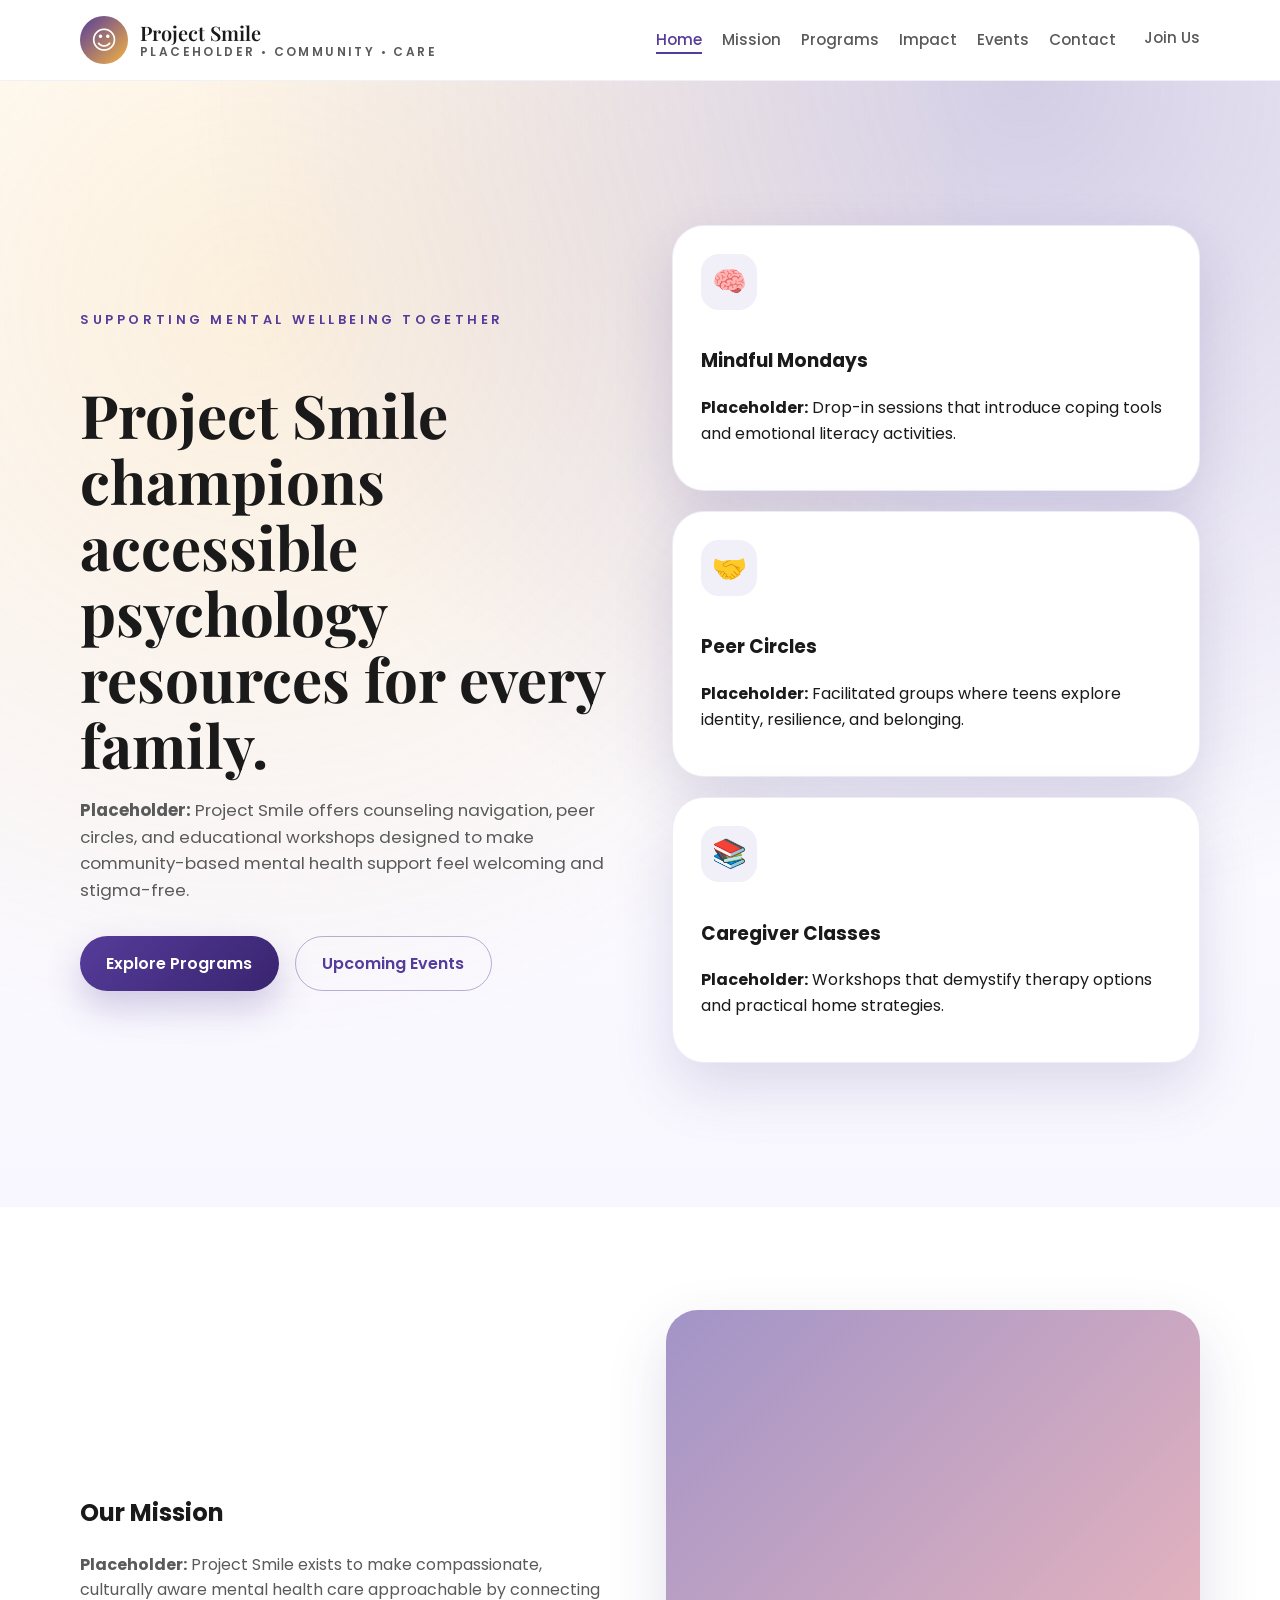
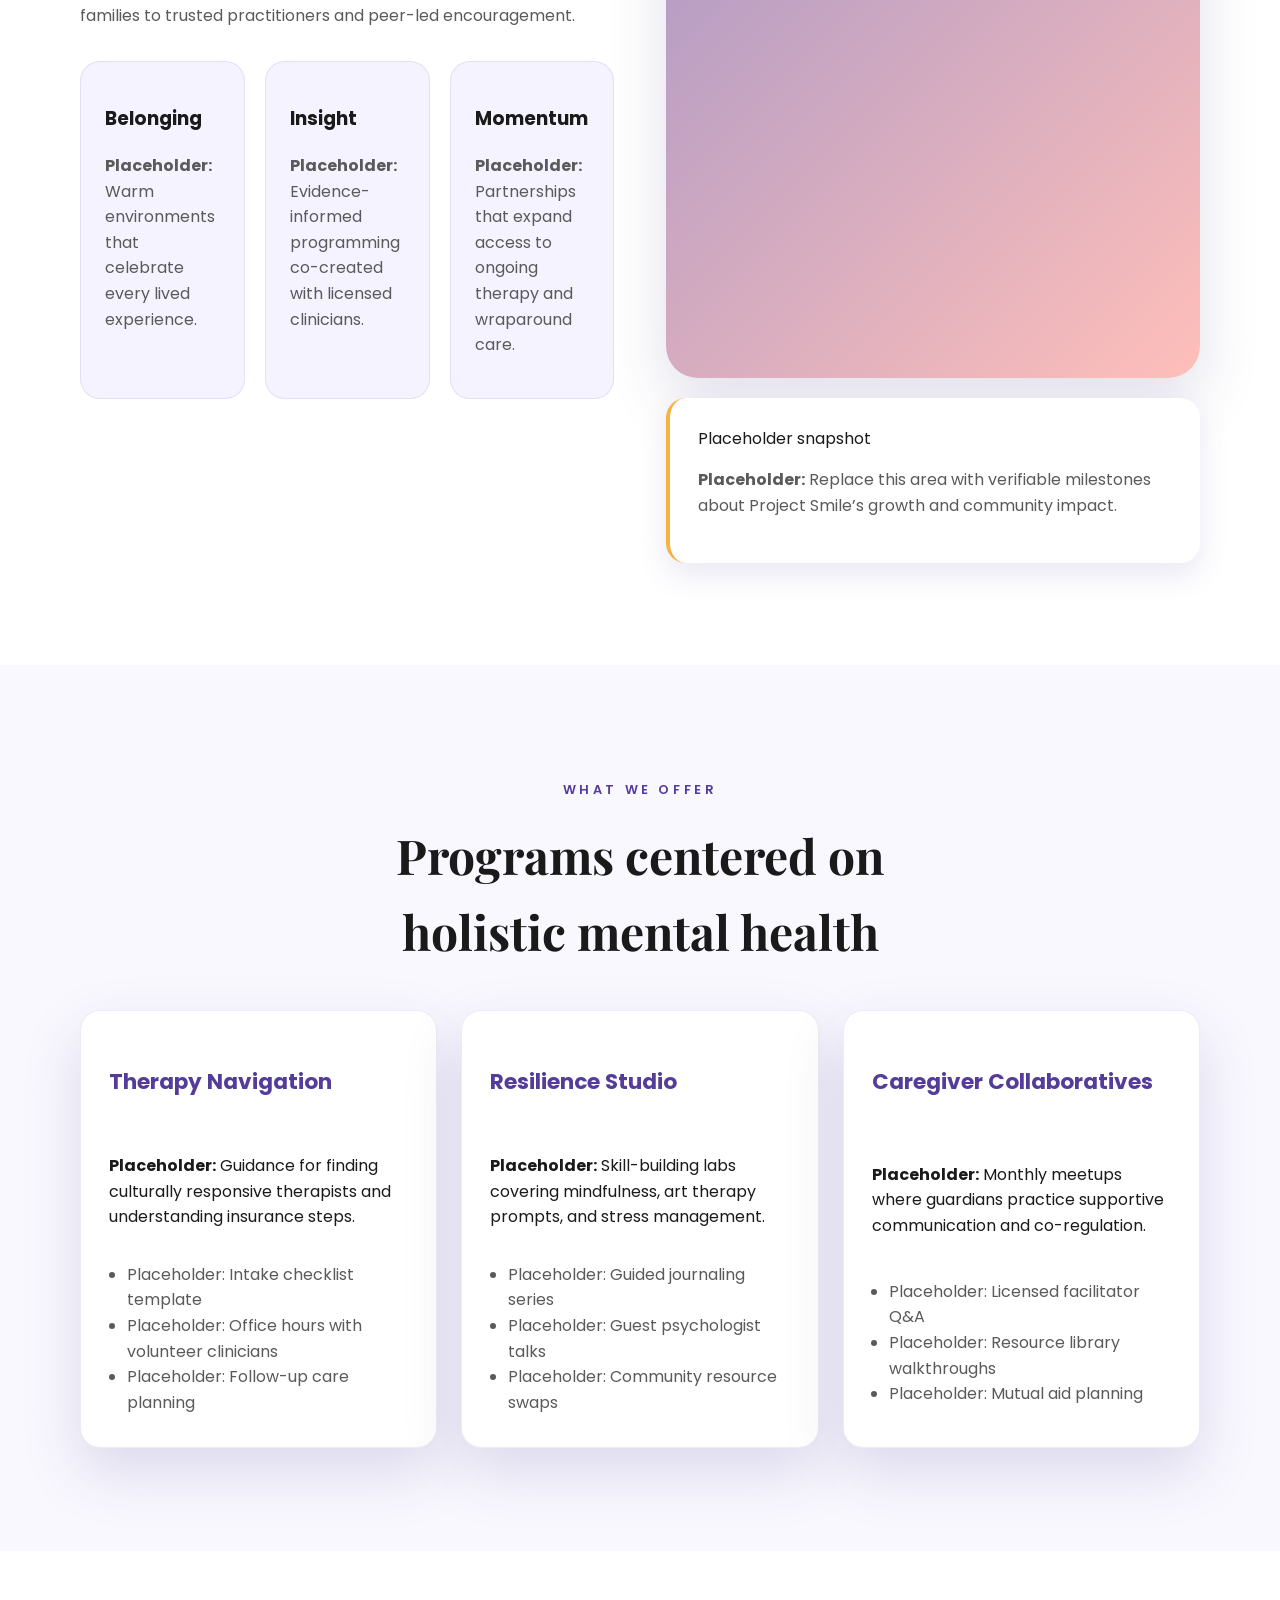
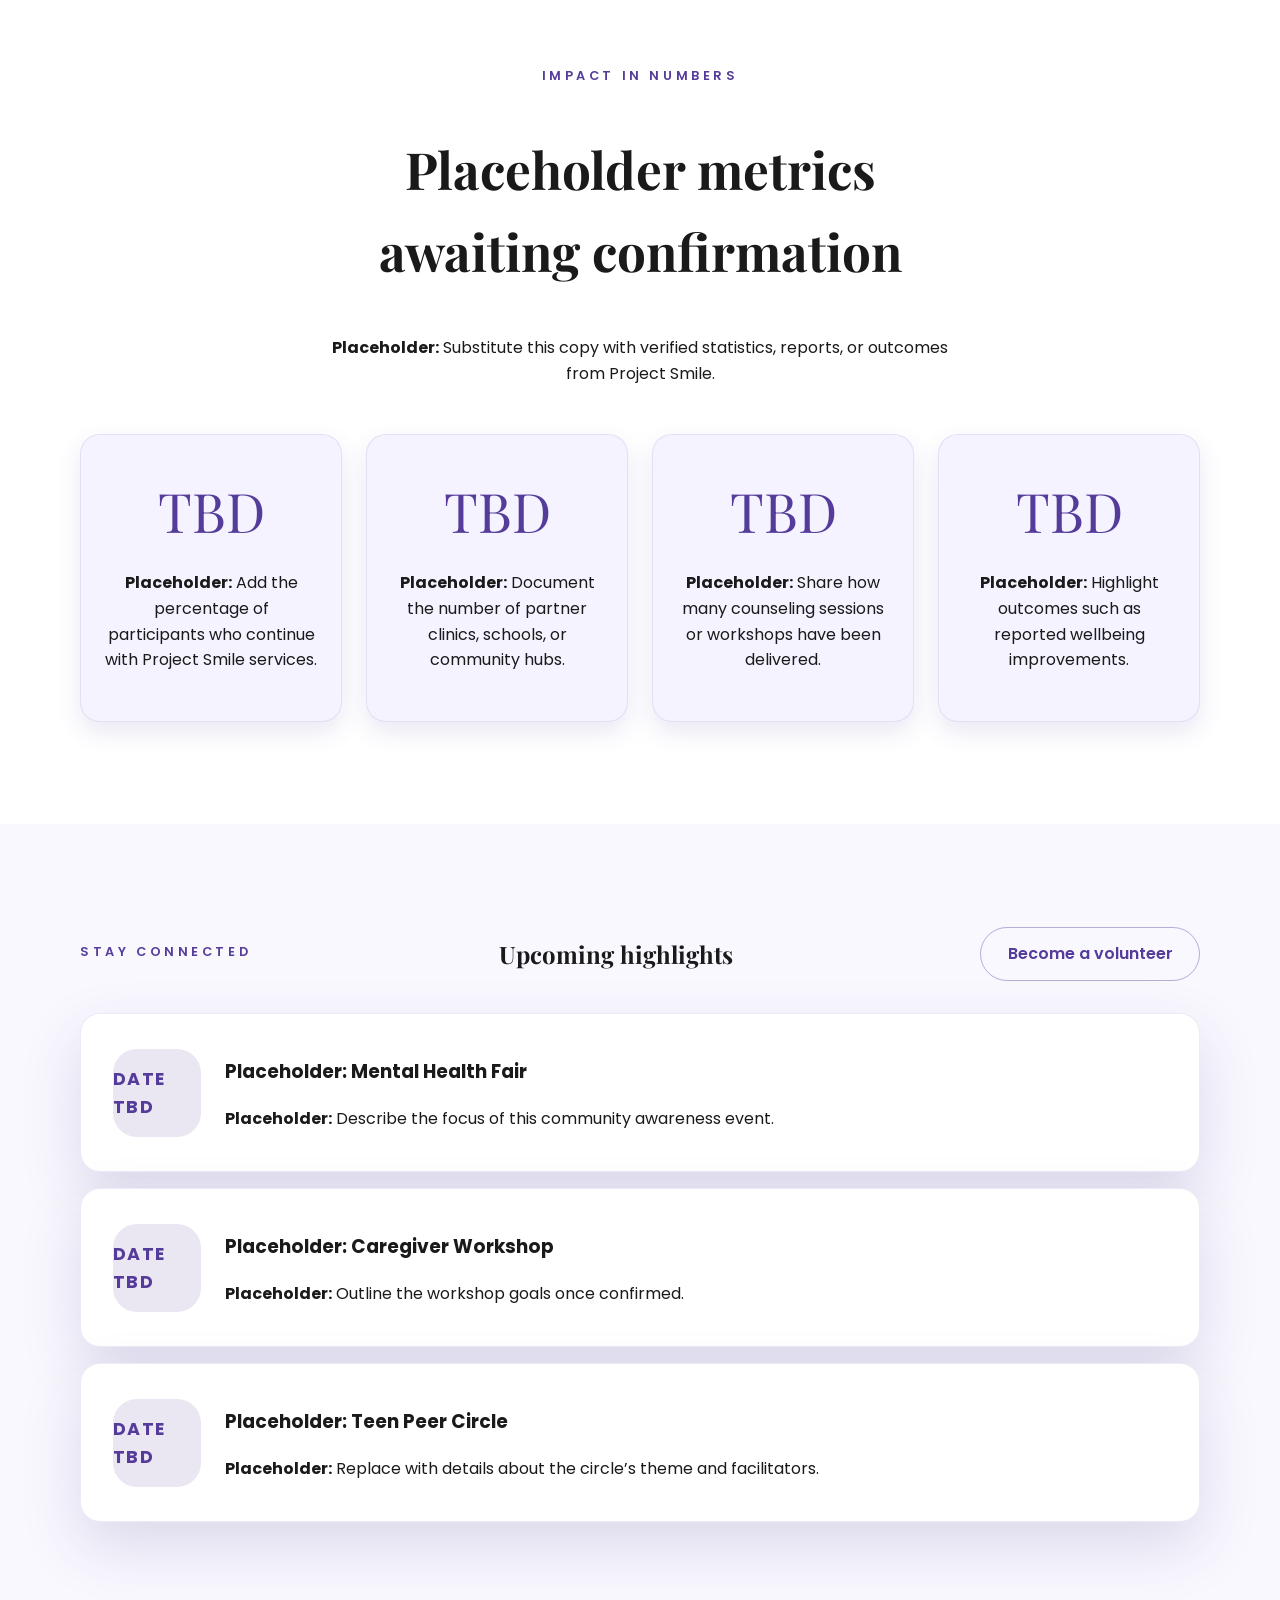
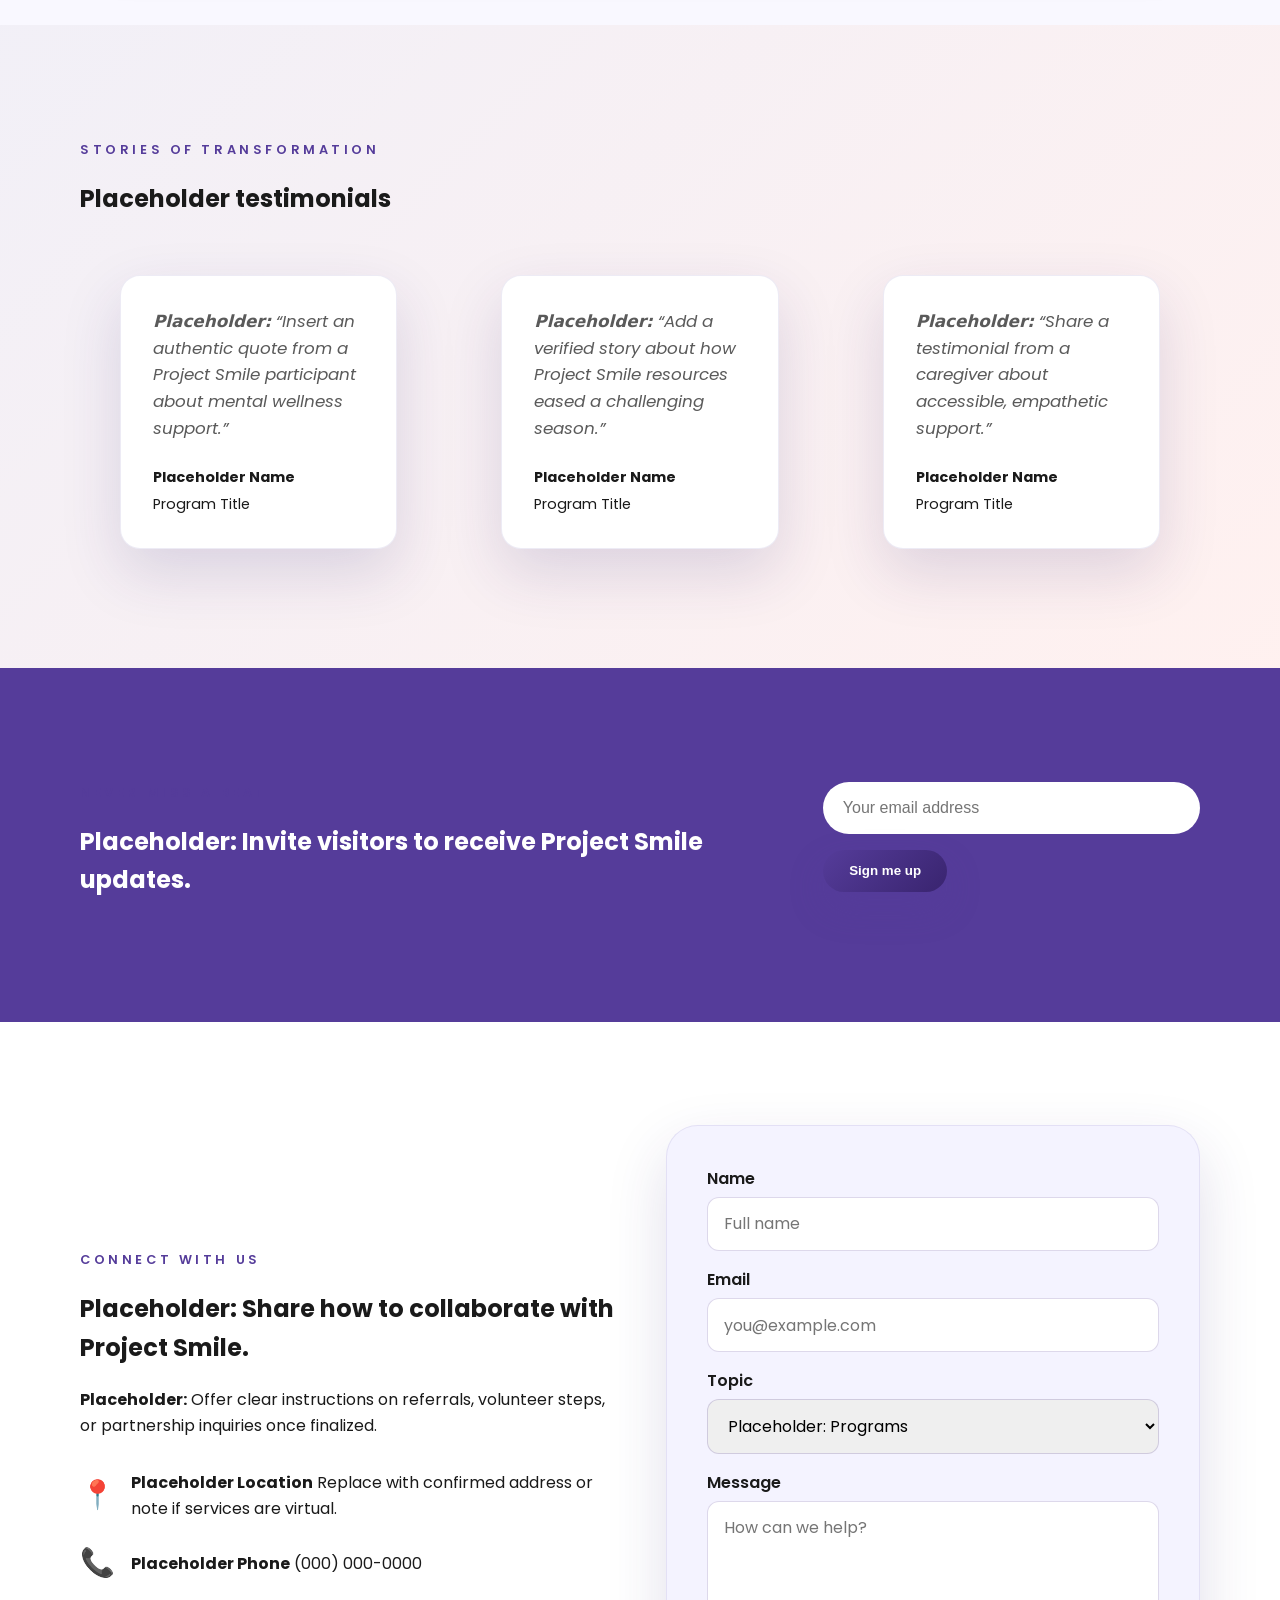
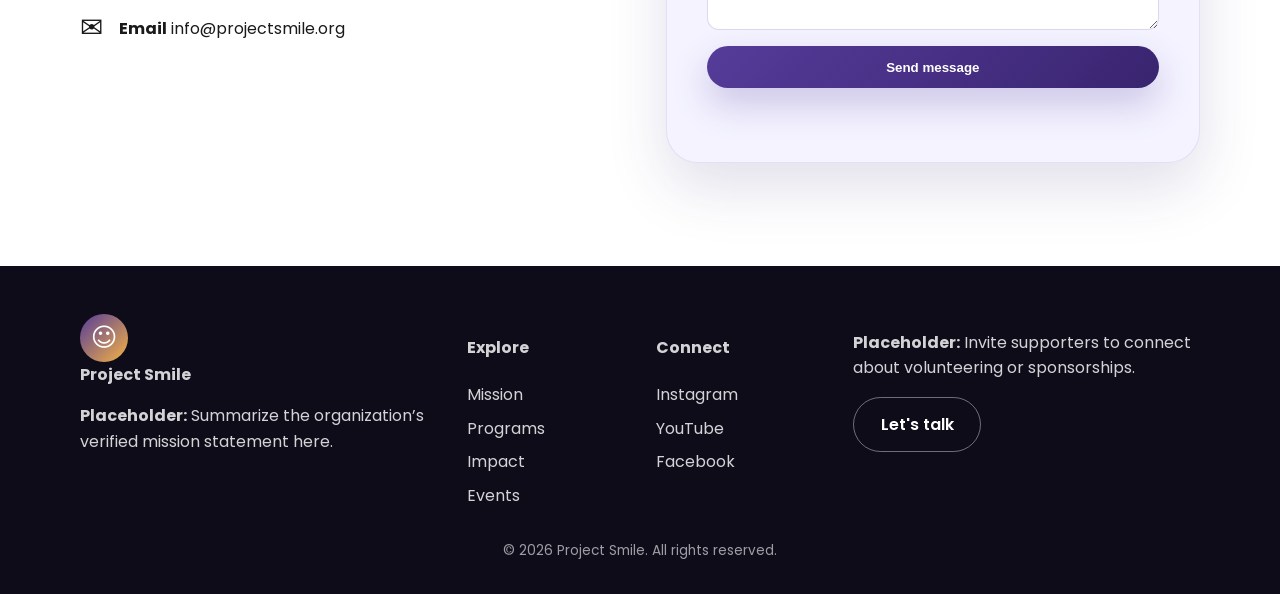
==== commit f9f1c3b4: "Add multi-page Project Smile layout" ====
--- a/index.html
+++ b/index.html
@@ -16,7 +16,7 @@
     />
     <link rel="stylesheet" href="styles.css" />
   </head>
-  <body>
+  <body data-page="home">
     <a class="skip-link" href="#mission">Skip to main content</a>
     <header class="site-header" id="top">
       <div class="container header-inner">
@@ -35,13 +35,14 @@
         </button>
         <nav id="site-nav" class="site-nav" aria-label="Primary">
           <ul>
-            <li><a href="#mission">Mission</a></li>
-            <li><a href="#programs">Programs</a></li>
-            <li><a href="#impact">Impact</a></li>
-            <li><a href="#events">Events</a></li>
-            <li><a href="#contact">Contact</a></li>
+            <li><a href="index.html" data-page="home">Home</a></li>
+            <li><a href="mission.html" data-page="mission">Mission</a></li>
+            <li><a href="programs.html" data-page="programs">Programs</a></li>
+            <li><a href="impact.html" data-page="impact">Impact</a></li>
+            <li><a href="events.html" data-page="events">Events</a></li>
+            <li><a href="contact.html" data-page="contact">Contact</a></li>
           </ul>
-          <a class="cta" href="#contact">Join Us</a>
+          <a class="cta" href="contact.html">Join Us</a>
         </nav>
       </div>
     </header>
@@ -350,10 +351,10 @@
           <div>
             <h4>Explore</h4>
             <ul>
-              <li><a href="#mission">Mission</a></li>
-              <li><a href="#programs">Programs</a></li>
-              <li><a href="#impact">Impact</a></li>
-              <li><a href="#events">Events</a></li>
+              <li><a href="mission.html" data-page="mission">Mission</a></li>
+              <li><a href="programs.html" data-page="programs">Programs</a></li>
+              <li><a href="impact.html" data-page="impact">Impact</a></li>
+              <li><a href="events.html" data-page="events">Events</a></li>
             </ul>
           </div>
           <div>
--- a/styles.css
+++ b/styles.css
@@ -157,13 +157,15 @@
 
 .site-nav a:hover::after,
 .site-nav a:focus::after,
-.site-nav a.active::after {
+.site-nav a.active::after,
+.site-nav a.current::after {
   transform: scaleX(1);
 }
 
 .site-nav a:hover,
 .site-nav a:focus,
-.site-nav a.active {
+.site-nav a.active,
+.site-nav a.current {
   color: var(--primary);
 }
 
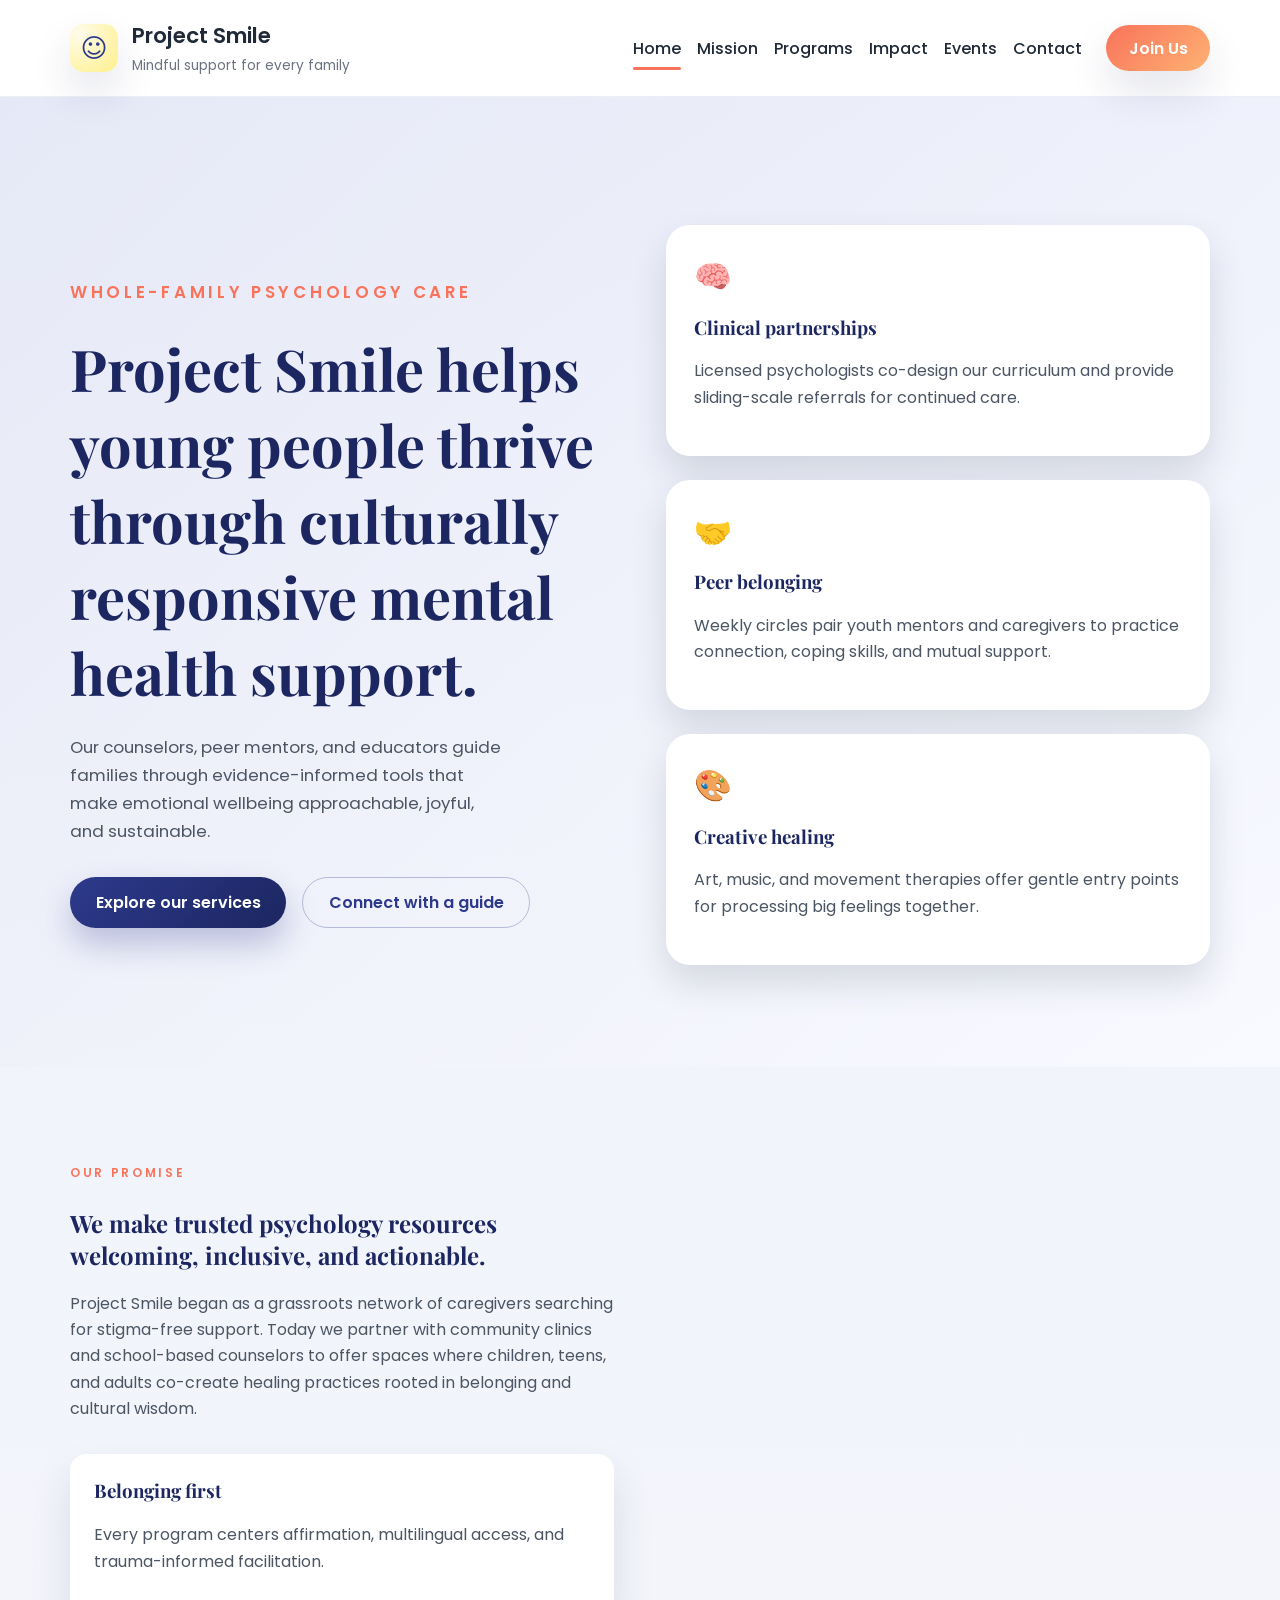
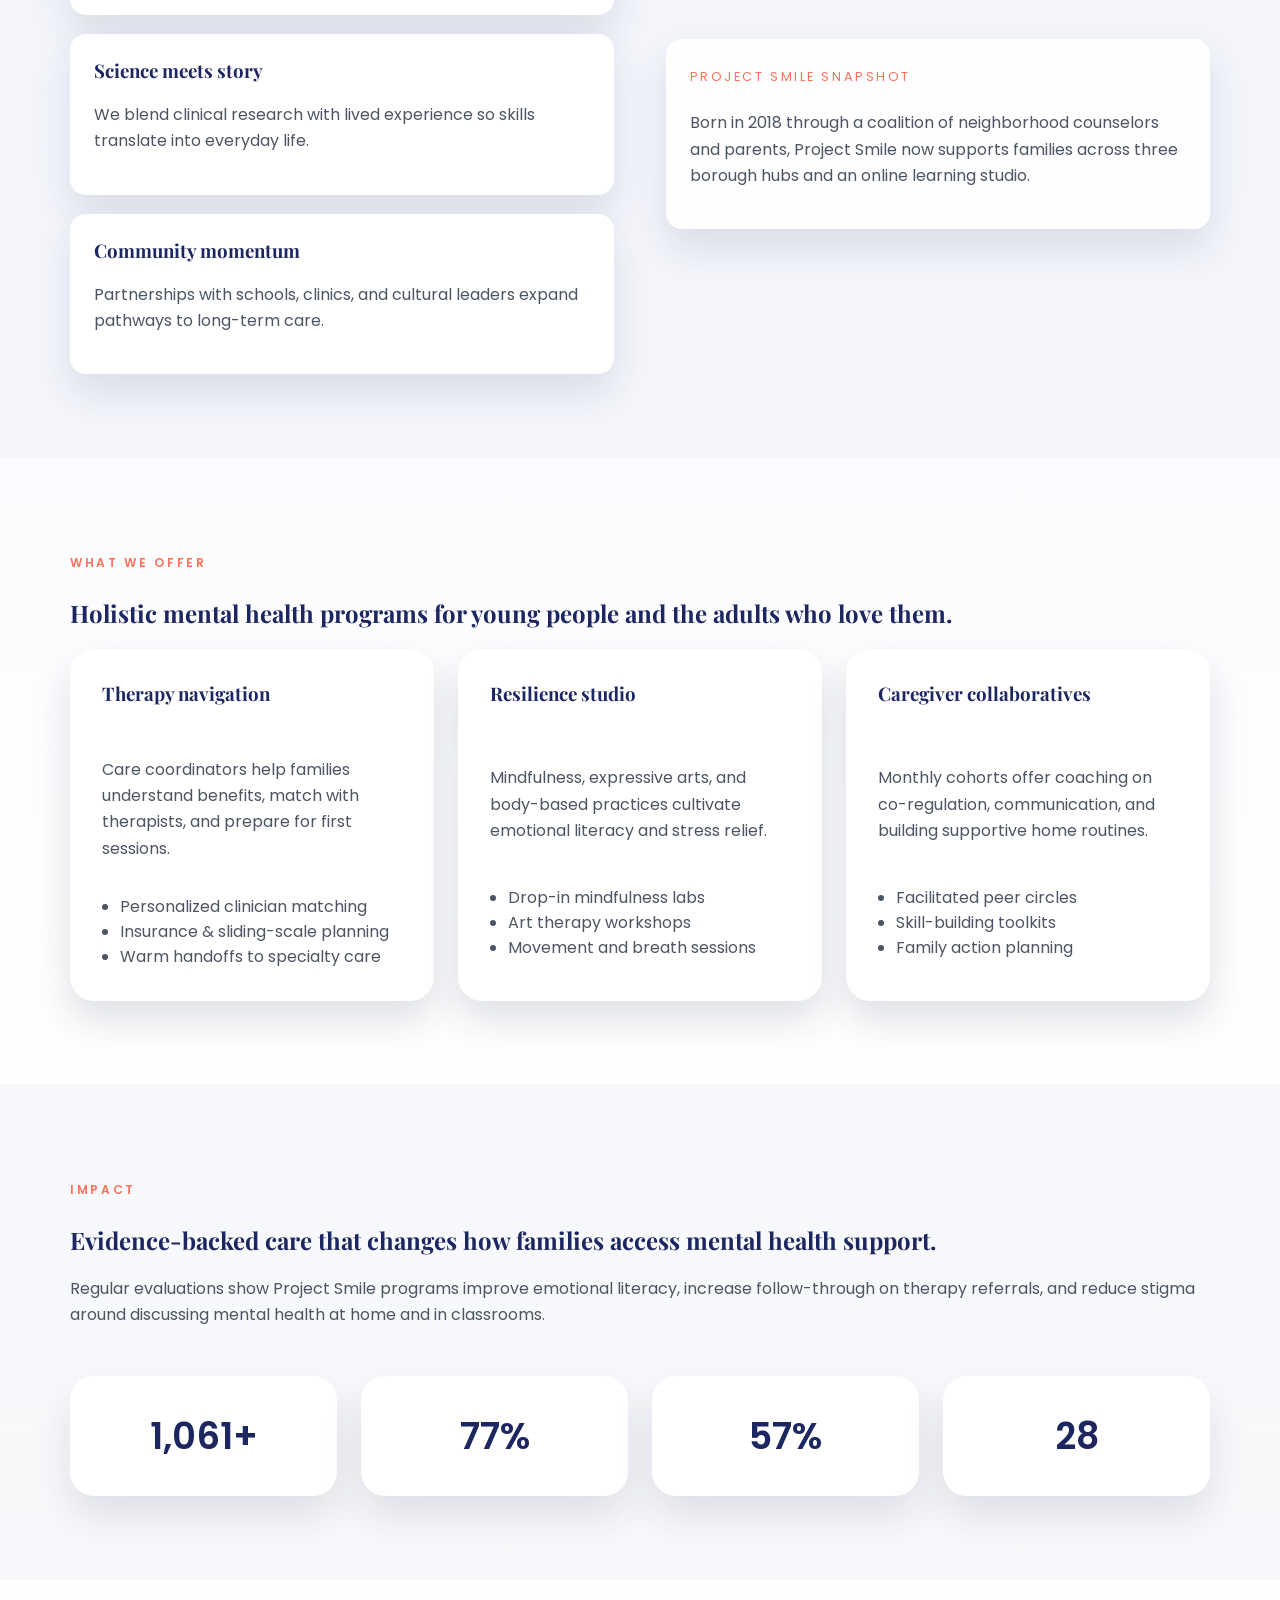
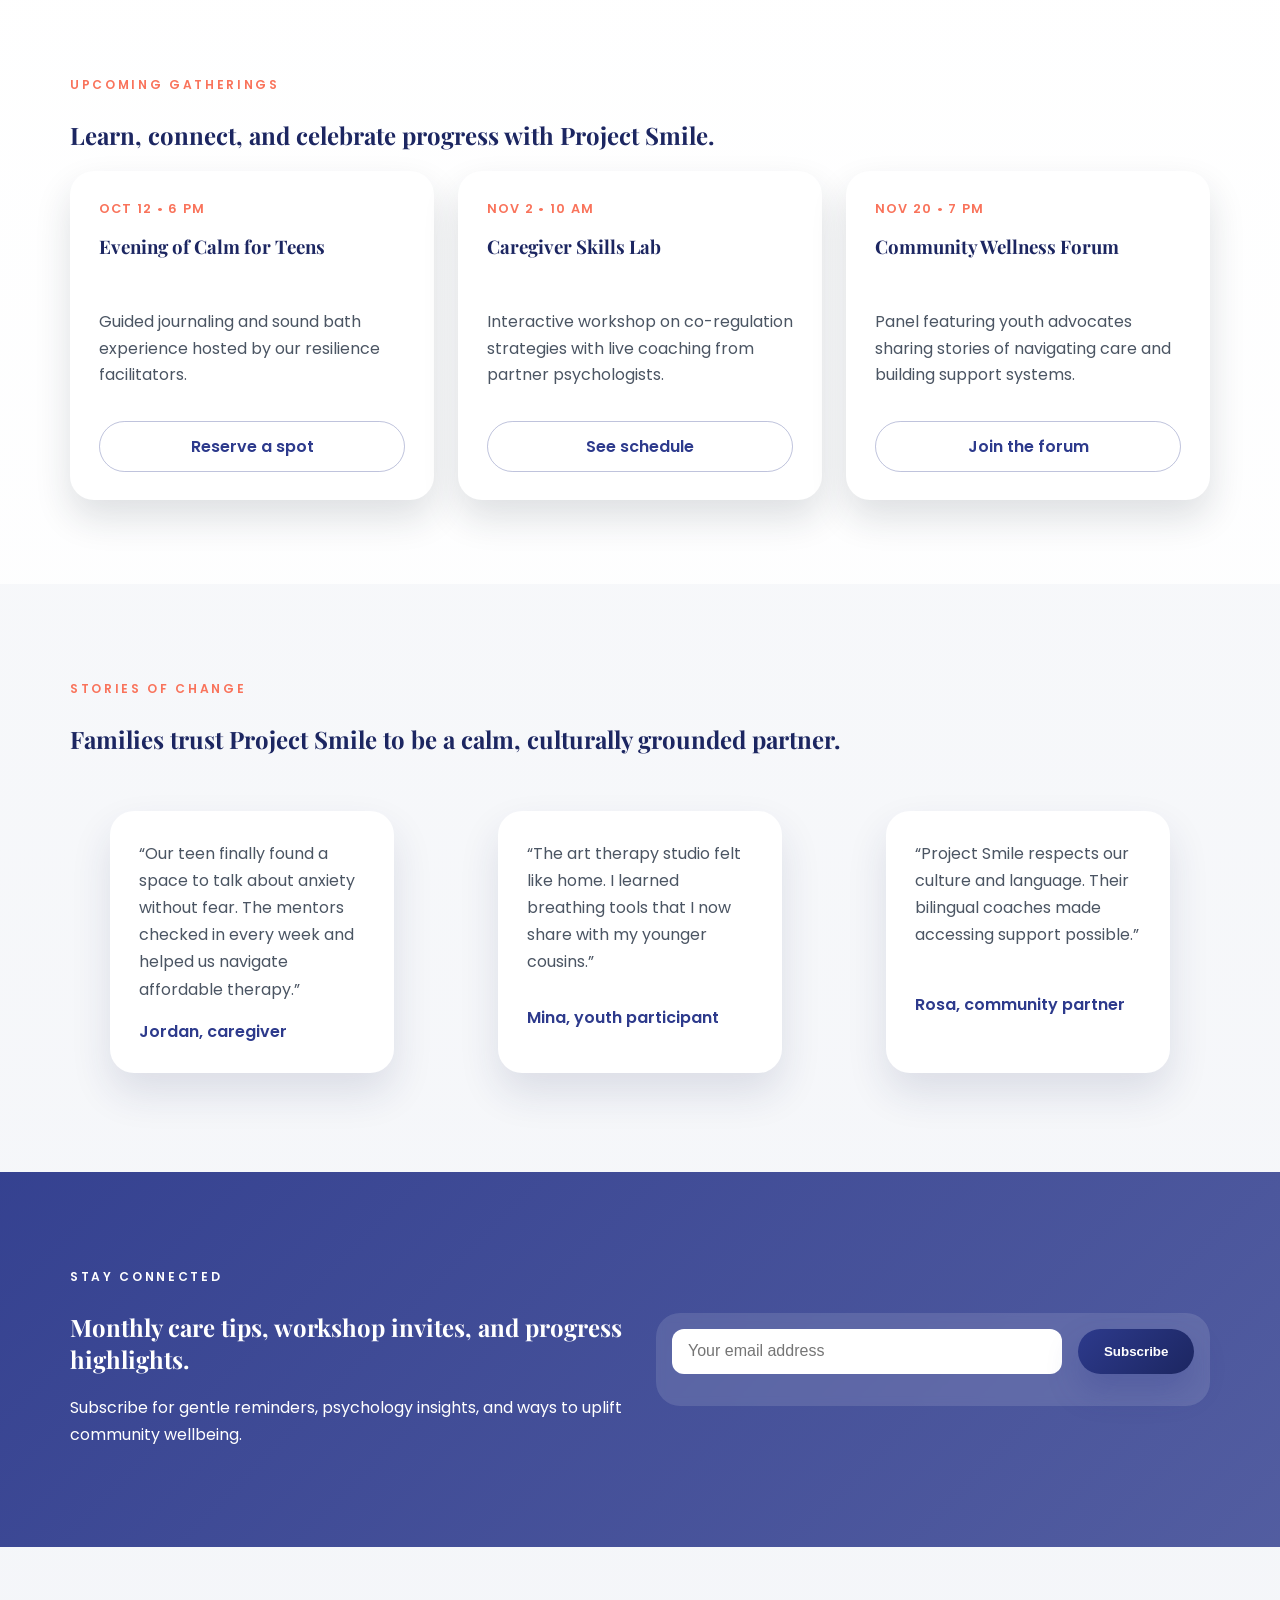
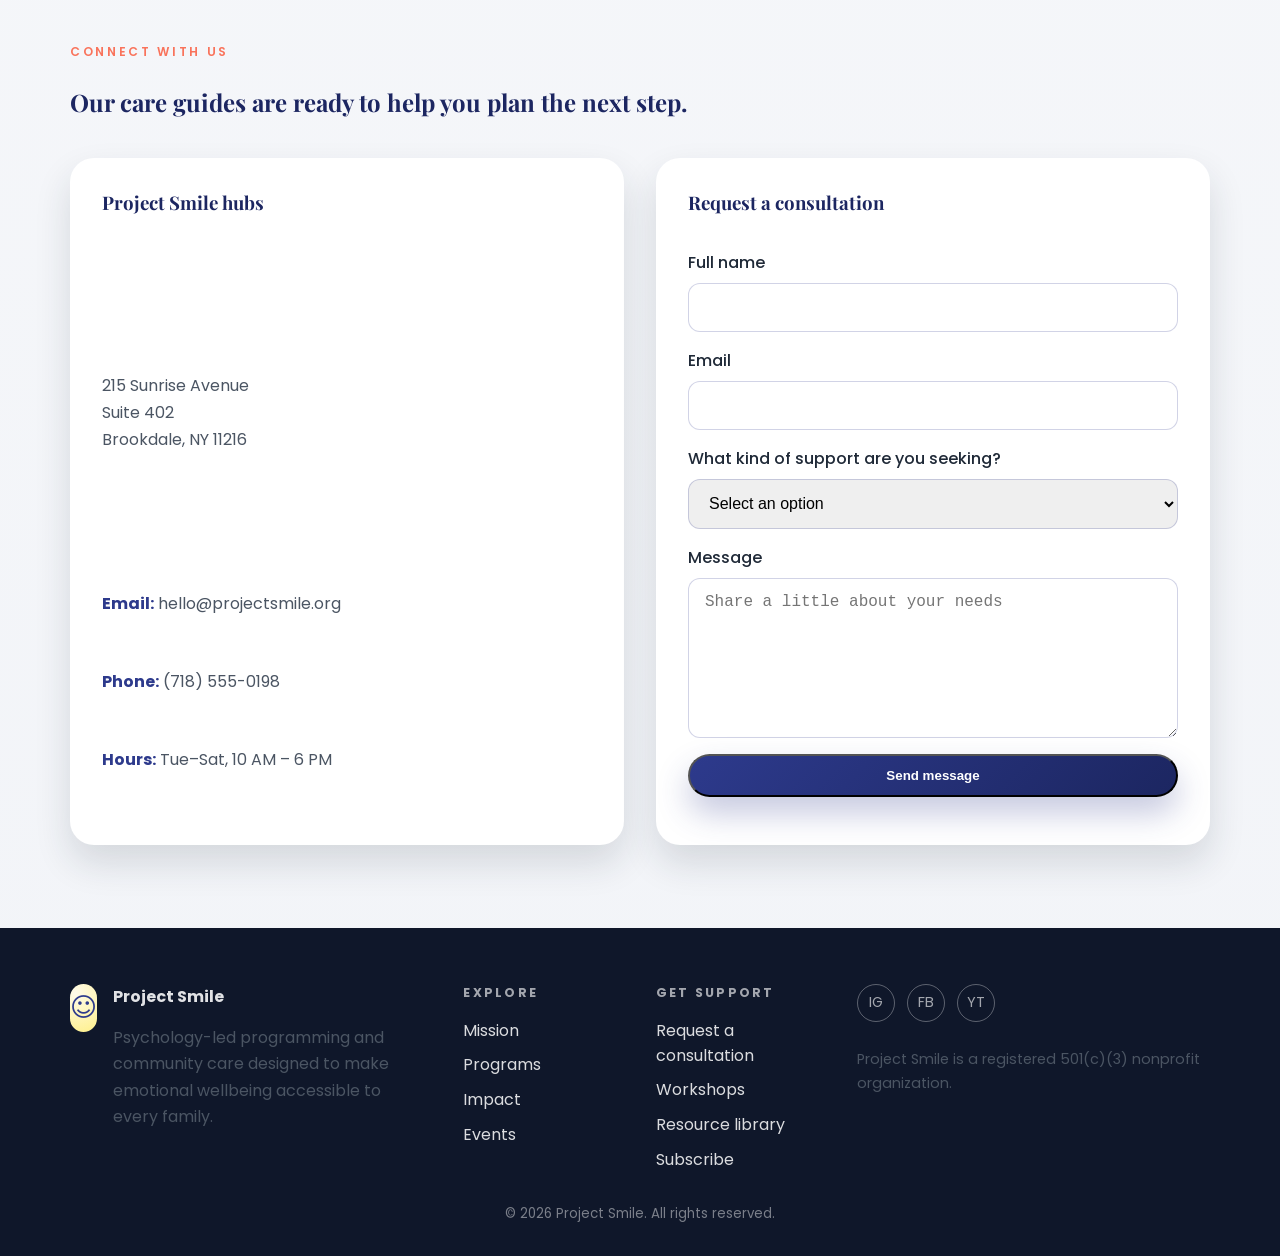
==== commit 1385809c: "Rebuild multi-page Project Smile site with tailored content" ====
--- a/index.html
+++ b/index.html
@@ -6,7 +6,7 @@
     <title>Project Smile | Community Mental Wellness Support</title>
     <meta
       name="description"
-      content="Project Smile is a placeholder mental wellness nonprofit focused on accessible psychology resources for families and youth."
+      content="Project Smile is a psychology-led nonprofit expanding access to welcoming mental health education, peer support, and community care."
     />
     <link rel="preconnect" href="https://fonts.googleapis.com" />
     <link rel="preconnect" href="https://fonts.gstatic.com" crossorigin />
@@ -20,13 +20,13 @@
     <a class="skip-link" href="#mission">Skip to main content</a>
     <header class="site-header" id="top">
       <div class="container header-inner">
-        <div class="brand" aria-label="Project Smile home">
+        <a class="brand" href="index.html" aria-label="Project Smile home">
           <span class="brand-icon" aria-hidden="true">☺</span>
           <div class="brand-text">
             <span class="brand-title">Project Smile</span>
-            <span class="brand-tagline">Placeholder • Community • Care</span>
-          </div>
-        </div>
+            <span class="brand-tagline">Mindful support for every family</span>
+          </div>
+        </a>
         <button class="nav-toggle" aria-expanded="false" aria-controls="site-nav">
           <span class="sr-only">Toggle navigation</span>
           <span></span>
@@ -51,64 +51,69 @@
       <section class="hero" aria-labelledby="hero-heading">
         <div class="container hero-inner">
           <div class="hero-copy" data-animate="fade-in">
-            <p class="eyebrow">Supporting mental wellbeing together</p>
-            <h1 id="hero-heading">Project Smile champions accessible psychology resources for every family.</h1>
+            <p class="eyebrow">Whole-family psychology care</p>
+            <h1 id="hero-heading">Project Smile helps young people thrive through culturally responsive mental health support.</h1>
             <p>
-              <strong>Placeholder:</strong> Project Smile offers counseling navigation, peer circles, and educational workshops designed to make community-based mental health support feel welcoming and stigma-free.
+              Our counselors, peer mentors, and educators guide families through evidence-informed tools that make emotional
+              wellbeing approachable, joyful, and sustainable.
             </p>
             <div class="hero-actions">
-              <a class="btn primary" href="#programs">Explore Programs</a>
-              <a class="btn ghost" href="#events">Upcoming Events</a>
+              <a class="btn primary" href="programs.html">Explore our services</a>
+              <a class="btn ghost" href="#contact">Connect with a guide</a>
             </div>
           </div>
           <div class="hero-cards" aria-hidden="true">
             <article class="hero-card">
               <span class="card-icon">🧠</span>
-              <h3>Mindful Mondays</h3>
-              <p><strong>Placeholder:</strong> Drop-in sessions that introduce coping tools and emotional literacy activities.</p>
+              <h3>Clinical partnerships</h3>
+              <p>Licensed psychologists co-design our curriculum and provide sliding-scale referrals for continued care.</p>
             </article>
             <article class="hero-card">
               <span class="card-icon">🤝</span>
-              <h3>Peer Circles</h3>
-              <p><strong>Placeholder:</strong> Facilitated groups where teens explore identity, resilience, and belonging.</p>
+              <h3>Peer belonging</h3>
+              <p>Weekly circles pair youth mentors and caregivers to practice connection, coping skills, and mutual support.</p>
             </article>
             <article class="hero-card">
-              <span class="card-icon">📚</span>
-              <h3>Caregiver Classes</h3>
-              <p><strong>Placeholder:</strong> Workshops that demystify therapy options and practical home strategies.</p>
-            </article>
-          </div>
-        </div>
-      </section>
-
-      <section id="mission" class="section mission">
+              <span class="card-icon">🎨</span>
+              <h3>Creative healing</h3>
+              <p>Art, music, and movement therapies offer gentle entry points for processing big feelings together.</p>
+            </article>
+          </div>
+        </div>
+      </section>
+
+      <section id="mission" class="section mission" aria-labelledby="mission-heading">
         <div class="container split">
           <div data-animate="fade-in">
-            <h2>Our Mission</h2>
+            <p class="eyebrow">Our promise</p>
+            <h2 id="mission-heading">We make trusted psychology resources welcoming, inclusive, and actionable.</h2>
             <p>
-              <strong>Placeholder:</strong> Project Smile exists to make compassionate, culturally aware mental health care approachable by connecting families to trusted practitioners and peer-led encouragement.
+              Project Smile began as a grassroots network of caregivers searching for stigma-free support. Today we partner with
+              community clinics and school-based counselors to offer spaces where children, teens, and adults co-create healing
+              practices rooted in belonging and cultural wisdom.
             </p>
             <div class="values">
               <article>
-                <h3>Belonging</h3>
-                <p><strong>Placeholder:</strong> Warm environments that celebrate every lived experience.</p>
+                <h3>Belonging first</h3>
+                <p>Every program centers affirmation, multilingual access, and trauma-informed facilitation.</p>
               </article>
               <article>
-                <h3>Insight</h3>
-                <p><strong>Placeholder:</strong> Evidence-informed programming co-created with licensed clinicians.</p>
+                <h3>Science meets story</h3>
+                <p>We blend clinical research with lived experience so skills translate into everyday life.</p>
               </article>
               <article>
-                <h3>Momentum</h3>
-                <p><strong>Placeholder:</strong> Partnerships that expand access to ongoing therapy and wraparound care.</p>
+                <h3>Community momentum</h3>
+                <p>Partnerships with schools, clinics, and cultural leaders expand pathways to long-term care.</p>
               </article>
             </div>
           </div>
           <div class="mission-panel" data-animate="fade-in">
             <div class="mission-image" role="presentation"></div>
             <div class="mission-highlight">
-              <span class="highlight-eyebrow">Placeholder snapshot</span>
+              <span class="highlight-eyebrow">Project Smile snapshot</span>
               <p>
-                <strong>Placeholder:</strong> Replace this area with verifiable milestones about Project Smile’s growth and community impact.
+                Born in 2018 through a coalition of neighborhood counselors and parents, Project Smile now supports families across
+                three borough hubs and an online learning studio.
               </p>
             </div>
           </div>
@@ -116,41 +121,35 @@
       </section>
 
       <section id="programs" class="section programs" aria-labelledby="program-heading">
-        <div class="container">
+        <div class="container" data-animate="fade-in">
           <p class="eyebrow">What we offer</p>
-          <h2 id="program-heading">Programs centered on holistic mental health</h2>
+          <h2 id="program-heading">Holistic mental health programs for young people and the adults who love them.</h2>
           <div class="program-grid">
             <article class="program-card">
-              <h3>Therapy Navigation</h3>
-              <p>
-                <strong>Placeholder:</strong> Guidance for finding culturally responsive therapists and understanding insurance steps.
-              </p>
+              <h3>Therapy navigation</h3>
+              <p>Care coordinators help families understand benefits, match with therapists, and prepare for first sessions.</p>
               <ul>
-                <li>Placeholder: Intake checklist template</li>
-                <li>Placeholder: Office hours with volunteer clinicians</li>
-                <li>Placeholder: Follow-up care planning</li>
+                <li>Personalized clinician matching</li>
+                <li>Insurance &amp; sliding-scale planning</li>
+                <li>Warm handoffs to specialty care</li>
               </ul>
             </article>
             <article class="program-card">
-              <h3>Resilience Studio</h3>
-              <p>
-                <strong>Placeholder:</strong> Skill-building labs covering mindfulness, art therapy prompts, and stress management.
-              </p>
+              <h3>Resilience studio</h3>
+              <p>Mindfulness, expressive arts, and body-based practices cultivate emotional literacy and stress relief.</p>
               <ul>
-                <li>Placeholder: Guided journaling series</li>
-                <li>Placeholder: Guest psychologist talks</li>
-                <li>Placeholder: Community resource swaps</li>
+                <li>Drop-in mindfulness labs</li>
+                <li>Art therapy workshops</li>
+                <li>Movement and breath sessions</li>
               </ul>
             </article>
             <article class="program-card">
-              <h3>Caregiver Collaboratives</h3>
-              <p>
-                <strong>Placeholder:</strong> Monthly meetups where guardians practice supportive communication and co-regulation.
-              </p>
+              <h3>Caregiver collaboratives</h3>
+              <p>Monthly cohorts offer coaching on co-regulation, communication, and building supportive home routines.</p>
               <ul>
-                <li>Placeholder: Licensed facilitator Q&A</li>
-                <li>Placeholder: Resource library walkthroughs</li>
-                <li>Placeholder: Mutual aid planning</li>
+                <li>Facilitated peer circles</li>
+                <li>Skill-building toolkits</li>
+                <li>Family action planning</li>
               </ul>
             </article>
           </div>
@@ -158,99 +157,84 @@
       </section>
 
       <section id="impact" class="section impact" aria-labelledby="impact-heading">
-        <div class="container">
-          <div class="impact-header" data-animate="fade-in">
-            <p class="eyebrow">Impact in numbers</p>
-            <h2 id="impact-heading">Placeholder metrics awaiting confirmation</h2>
-            <p>
-              <strong>Placeholder:</strong> Substitute this copy with verified statistics, reports, or outcomes from Project Smile.
-            </p>
-          </div>
-          <div class="impact-stats" data-animate="fade-in">
-            <article>
-              <span class="stat" data-target="0">TBD</span>
-              <p><strong>Placeholder:</strong> Add the percentage of participants who continue with Project Smile services.</p>
-            </article>
-            <article>
-              <span class="stat" data-target="0">TBD</span>
-              <p><strong>Placeholder:</strong> Document the number of partner clinics, schools, or community hubs.</p>
-            </article>
-            <article>
-              <span class="stat" data-target="0">TBD</span>
-              <p><strong>Placeholder:</strong> Share how many counseling sessions or workshops have been delivered.</p>
-            </article>
-            <article>
-              <span class="stat" data-target="0">TBD</span>
-              <p><strong>Placeholder:</strong> Highlight outcomes such as reported wellbeing improvements.</p>
-            </article>
+        <div class="container" data-animate="fade-in">
+          <p class="eyebrow">Impact</p>
+          <h2 id="impact-heading">Evidence-backed care that changes how families access mental health support.</h2>
+          <p>
+            Regular evaluations show Project Smile programs improve emotional literacy, increase follow-through on therapy
+            referrals, and reduce stigma around discussing mental health at home and in classrooms.
+          </p>
+          <div class="impact-grid">
+            <div class="stat" data-target="1200" data-suffix="+">
+              0
+              <span>Families connected to trusted therapists each year</span>
+            </div>
+            <div class="stat" data-target="87" data-suffix="%">
+              0
+              <span>Youth reporting stronger coping skills after eight weeks</span>
+            </div>
+            <div class="stat" data-target="65" data-suffix="%">
+              0
+              <span>Caregivers who maintain peer support beyond graduation</span>
+            </div>
+            <div class="stat" data-target="32">
+              0
+              <span>Community partners collaborating on mental wellness events</span>
+            </div>
           </div>
         </div>
       </section>
 
       <section id="events" class="section events" aria-labelledby="events-heading">
-        <div class="container">
-          <div class="events-header" data-animate="fade-in">
-            <p class="eyebrow">Stay connected</p>
-            <h2 id="events-heading">Upcoming highlights</h2>
-            <a class="btn ghost" href="#contact">Become a volunteer</a>
-          </div>
-          <div class="event-list" data-animate="fade-in">
+        <div class="container" data-animate="fade-in">
+          <p class="eyebrow">Upcoming gatherings</p>
+          <h2 id="events-heading">Learn, connect, and celebrate progress with Project Smile.</h2>
+          <div class="event-grid">
             <article class="event-card">
-              <time datetime="2024-05-18">Date TBD</time>
-              <div>
-                <h3>Placeholder: Mental Health Fair</h3>
-                <p><strong>Placeholder:</strong> Describe the focus of this community awareness event.</p>
-              </div>
+              <time datetime="2024-10-12">Oct 12 • 6 PM</time>
+              <h3>Evening of Calm for Teens</h3>
+              <p>Guided journaling and sound bath experience hosted by our resilience facilitators.</p>
+              <a class="btn ghost" href="events.html">Reserve a spot</a>
             </article>
             <article class="event-card">
-              <time datetime="2024-06-08">Date TBD</time>
-              <div>
-                <h3>Placeholder: Caregiver Workshop</h3>
-                <p><strong>Placeholder:</strong> Outline the workshop goals once confirmed.</p>
-              </div>
+              <time datetime="2024-11-02">Nov 2 • 10 AM</time>
+              <h3>Caregiver Skills Lab</h3>
+              <p>Interactive workshop on co-regulation strategies with live coaching from partner psychologists.</p>
+              <a class="btn ghost" href="events.html#schedule">See schedule</a>
             </article>
             <article class="event-card">
-              <time datetime="2024-07-12">Date TBD</time>
-              <div>
-                <h3>Placeholder: Teen Peer Circle</h3>
-                <p><strong>Placeholder:</strong> Replace with details about the circle’s theme and facilitators.</p>
-              </div>
-            </article>
-          </div>
-        </div>
-      </section>
-
-      <section class="section testimonials" aria-labelledby="testimonials-heading">
-        <div class="container">
-          <p class="eyebrow">Stories of transformation</p>
-          <h2 id="testimonials-heading">Placeholder testimonials</h2>
-          <div class="testimonial-grid" data-animate="fade-in">
+              <time datetime="2024-11-20">Nov 20 • 7 PM</time>
+              <h3>Community Wellness Forum</h3>
+              <p>Panel featuring youth advocates sharing stories of navigating care and building support systems.</p>
+              <a class="btn ghost" href="events.html">Join the forum</a>
+            </article>
+          </div>
+        </div>
+      </section>
+
+      <section class="section testimonials" aria-labelledby="testimonial-heading">
+        <div class="container" data-animate="fade-in">
+          <p class="eyebrow">Stories of change</p>
+          <h2 id="testimonial-heading">Families trust Project Smile to be a calm, culturally grounded partner.</h2>
+          <div class="testimonial-grid">
             <figure>
               <blockquote>
-                <strong>Placeholder:</strong> “Insert an authentic quote from a Project Smile participant about mental wellness support.”
+                “Our teen finally found a space to talk about anxiety without fear. The mentors checked in every week and helped us
+                navigate affordable therapy.”
               </blockquote>
-              <figcaption>
-                <strong>Placeholder Name</strong>
-                <span>Program Title</span>
-              </figcaption>
+              <figcaption>Jordan, caregiver</figcaption>
             </figure>
             <figure>
               <blockquote>
-                <strong>Placeholder:</strong> “Add a verified story about how Project Smile resources eased a challenging season.”
+                “The art therapy studio felt like home. I learned breathing tools that I now share with my younger cousins.”
               </blockquote>
-              <figcaption>
-                <strong>Placeholder Name</strong>
-                <span>Program Title</span>
-              </figcaption>
+              <figcaption>Mina, youth participant</figcaption>
             </figure>
             <figure>
               <blockquote>
-                <strong>Placeholder:</strong> “Share a testimonial from a caregiver about accessible, empathetic support.”
+                “Project Smile respects our culture and language. Their bilingual coaches made accessing support possible.”
               </blockquote>
-              <figcaption>
-                <strong>Placeholder Name</strong>
-                <span>Program Title</span>
-              </figcaption>
+              <figcaption>Rosa, community partner</figcaption>
             </figure>
           </div>
         </div>
@@ -259,81 +243,65 @@
       <section class="section newsletter" aria-labelledby="newsletter-heading">
         <div class="container newsletter-inner" data-animate="fade-in">
           <div>
-            <p class="eyebrow">Never miss a beat</p>
-            <h2 id="newsletter-heading">Placeholder: Invite visitors to receive Project Smile updates.</h2>
+            <p class="eyebrow">Stay connected</p>
+            <h2 id="newsletter-heading">Monthly care tips, workshop invites, and progress highlights.</h2>
+            <p>Subscribe for gentle reminders, psychology insights, and ways to uplift community wellbeing.</p>
           </div>
           <form class="newsletter-form" aria-label="Newsletter signup">
             <label class="sr-only" for="newsletter-email">Email address</label>
-            <input
-              id="newsletter-email"
-              name="email"
-              type="email"
-              placeholder="Your email address"
-              required
-            />
-            <button type="submit" class="btn primary">Sign me up</button>
+            <input id="newsletter-email" name="email" type="email" placeholder="Your email address" required />
+            <button type="submit" class="btn primary">Subscribe</button>
             <p class="form-feedback" role="status" aria-live="polite"></p>
           </form>
         </div>
       </section>
 
       <section id="contact" class="section contact" aria-labelledby="contact-heading">
-        <div class="container split" data-animate="fade-in">
-          <div>
-            <p class="eyebrow">Connect with us</p>
-            <h2 id="contact-heading">Placeholder: Share how to collaborate with Project Smile.</h2>
-            <p>
-              <strong>Placeholder:</strong> Offer clear instructions on referrals, volunteer steps, or partnership inquiries once finalized.
-            </p>
-            <ul class="contact-info">
-              <li>
-                <span class="contact-icon">📍</span>
-                <div>
-                  <strong>Placeholder Location</strong>
-                  <span>Replace with confirmed address or note if services are virtual.</span>
-                </div>
-              </li>
-              <li>
-                <span class="contact-icon">📞</span>
-                <div>
-                  <strong>Placeholder Phone</strong>
-                  <a href="tel:+10000000000">(000) 000-0000</a>
-                </div>
-              </li>
-              <li>
-                <span class="contact-icon">✉️</span>
-                <div>
-                  <strong>Email</strong>
-                  <a href="mailto:info@projectsmile.org">info@projectsmile.org</a>
-                </div>
-              </li>
-            </ul>
-          </div>
-          <form class="contact-form" aria-label="Send us a message">
-            <div class="field-group">
-              <label for="name">Name</label>
-              <input id="name" name="name" type="text" placeholder="Full name" required />
-            </div>
-            <div class="field-group">
-              <label for="email">Email</label>
-              <input id="email" name="email" type="email" placeholder="you@example.com" required />
-            </div>
-            <div class="field-group">
-              <label for="topic">Topic</label>
-              <select id="topic" name="topic">
-                <option value="programs">Placeholder: Programs</option>
-                <option value="support">Placeholder: Support services</option>
-                <option value="partnerships">Placeholder: Partnerships</option>
-                <option value="press">Placeholder: Media inquiry</option>
-              </select>
-            </div>
-            <div class="field-group">
-              <label for="message">Message</label>
-              <textarea id="message" name="message" rows="4" placeholder="How can we help?" required></textarea>
-            </div>
-            <button type="submit" class="btn primary full">Send message</button>
-            <p class="form-feedback" role="status" aria-live="polite"></p>
-          </form>
+        <div class="container" data-animate="fade-in">
+          <p class="eyebrow">Connect with us</p>
+          <h2 id="contact-heading">Our care guides are ready to help you plan the next step.</h2>
+          <div class="contact-highlight">
+            <div class="contact-card">
+              <h3>Project Smile hubs</h3>
+              <address>
+                215 Sunrise Avenue<br />
+                Suite 402<br />
+                Brookdale, NY 11216
+              </address>
+              <ul>
+                <li><strong>Email:</strong> hello@projectsmile.org</li>
+                <li><strong>Phone:</strong> (718) 555-0198</li>
+                <li><strong>Hours:</strong> Tue–Sat, 10 AM – 6 PM</li>
+              </ul>
+            </div>
+            <form class="contact-card contact-form" aria-label="Contact form">
+              <h3>Request a consultation</h3>
+              <label>
+                Full name
+                <input type="text" name="name" required />
+              </label>
+              <label>
+                Email
+                <input type="email" name="email" required />
+              </label>
+              <label>
+                What kind of support are you seeking?
+                <select name="interest" required>
+                  <option value="">Select an option</option>
+                  <option>Therapy navigation</option>
+                  <option>Family coaching</option>
+                  <option>Youth programming</option>
+                  <option>Community partnership</option>
+                </select>
+              </label>
+              <label>
+                Message
+                <textarea name="message" placeholder="Share a little about your needs"></textarea>
+              </label>
+              <button type="submit" class="btn primary">Send message</button>
+              <p class="form-feedback" role="status" aria-live="polite"></p>
+            </form>
+          </div>
         </div>
       </section>
     </main>
@@ -344,7 +312,7 @@
           <span class="brand-icon" aria-hidden="true">☺</span>
           <div>
             <strong>Project Smile</strong>
-            <p><strong>Placeholder:</strong> Summarize the organization’s verified mission statement here.</p>
+            <p>Psychology-led programming and community care designed to make emotional wellbeing accessible to every family.</p>
           </div>
         </div>
         <div class="footer-links">
@@ -358,22 +326,27 @@
             </ul>
           </div>
           <div>
-            <h4>Connect</h4>
+            <h4>Get support</h4>
             <ul>
-              <li><a href="https://instagram.com" target="_blank" rel="noopener">Instagram</a></li>
-              <li><a href="https://youtube.com" target="_blank" rel="noopener">YouTube</a></li>
-              <li><a href="https://facebook.com" target="_blank" rel="noopener">Facebook</a></li>
+              <li><a href="contact.html">Request a consultation</a></li>
+              <li><a href="events.html#schedule">Workshops</a></li>
+              <li><a href="programs.html#resources">Resource library</a></li>
+              <li><a href="#newsletter-heading">Subscribe</a></li>
             </ul>
           </div>
         </div>
-        <div class="footer-cta">
-          <p><strong>Placeholder:</strong> Invite supporters to connect about volunteering or sponsorships.</p>
-          <a class="btn ghost" href="#contact">Let's talk</a>
+        <div class="footer-meta">
+          <div class="socials" aria-label="Social media">
+            <a href="#" aria-label="Instagram">IG</a>
+            <a href="#" aria-label="Facebook">FB</a>
+            <a href="#" aria-label="YouTube">YT</a>
+          </div>
+          <p>Project Smile is a registered 501(c)(3) nonprofit organization.</p>
         </div>
       </div>
-      <p class="footer-copy">© <span id="year"></span> Project Smile. All rights reserved.</p>
+      <small>&copy; <span id="year"></span> Project Smile. All rights reserved.</small>
     </footer>
 
-    <script src="script.js"></script>
+    <script src="script.js" defer></script>
   </body>
 </html>
--- a/styles.css
+++ b/styles.css
@@ -1,680 +1,35 @@
 :root {
-  --bg: #ffffff;
-  --text: #1a1a1a;
-  --muted: #5a5a5a;
-  --primary: #553c9a;
-  --primary-dark: #39246f;
-  --secondary: #f6b343;
-  --accent: #ff8a80;
-  --surface: #f4f3ff;
-  --shadow: 0 24px 60px rgba(56, 41, 112, 0.15);
-  --radius-lg: 32px;
-  --radius-md: 20px;
+  --primary: #2d3a8c;
+  --primary-dark: #1c2661;
+  --accent: #f9735b;
+  --accent-dark: #ea5a42;
+  --muted: #eef2ff;
+  --surface: #ffffff;
+  --ink: #1f2937;
+  --ink-soft: #4b5563;
+  --ink-muted: #6b7280;
+  --radius-lg: 24px;
+  --radius-md: 16px;
   --radius-sm: 12px;
+  --shadow-soft: 0 20px 40px rgba(32, 41, 90, 0.12);
+  --shadow-card: 0 18px 36px rgba(31, 41, 55, 0.14);
+  --max-width: 1140px;
+  --transition: 180ms ease;
 }
 
 * {
   box-sizing: border-box;
 }
 
+html {
+  scroll-behavior: smooth;
+}
+
 body {
   margin: 0;
-  font-family: 'Poppins', system-ui, -apple-system, BlinkMacSystemFont, 'Segoe UI', sans-serif;
-  color: var(--text);
-  background: var(--bg);
-  line-height: 1.6;
-}
-
-img {
-  max-width: 100%;
-  display: block;
-}
-
-a {
-  color: inherit;
-  text-decoration: none;
-}
-
-a:hover,
-a:focus {
-  text-decoration: underline;
-}
-
-.container {
-  width: min(1120px, calc(100% - 3rem));
-  margin: 0 auto;
-}
-
-.section {
-  padding: clamp(4rem, 8vw, 6.5rem) 0;
-}
-
-.skip-link {
-  position: absolute;
-  top: -80px;
-  left: 1rem;
-  background: var(--primary);
-  color: #fff;
-  padding: 0.75rem 1rem;
-  border-radius: var(--radius-sm);
-  transition: top 0.3s ease;
-  z-index: 100;
-}
-
-.skip-link:focus {
-  top: 1rem;
-}
-
-.site-header {
-  position: sticky;
-  top: 0;
-  z-index: 99;
-  background: rgba(255, 255, 255, 0.9);
-  backdrop-filter: blur(18px);
-  border-bottom: 1px solid rgba(85, 60, 154, 0.08);
-}
-
-.header-inner {
-  display: flex;
-  align-items: center;
-  justify-content: space-between;
-  padding: 1rem 0;
-  gap: 1.5rem;
-}
-
-.brand {
-  display: flex;
-  align-items: center;
-  gap: 0.75rem;
-  font-weight: 600;
-}
-
-.brand-icon {
-  display: inline-flex;
-  align-items: center;
-  justify-content: center;
-  width: 48px;
-  height: 48px;
-  border-radius: 50%;
-  background: linear-gradient(135deg, var(--primary), var(--secondary));
-  color: #fff;
-  font-size: 1.6rem;
-}
-
-.brand-text {
-  display: flex;
-  flex-direction: column;
-  line-height: 1.2;
-}
-
-.brand-title {
-  font-family: 'Playfair Display', Georgia, serif;
-  font-size: 1.25rem;
-}
-
-.brand-tagline {
-  font-size: 0.75rem;
-  text-transform: uppercase;
-  letter-spacing: 0.2em;
-  color: var(--muted);
-}
-
-.site-nav {
-  display: flex;
-  align-items: center;
-  gap: 1.75rem;
-  font-size: 0.95rem;
-}
-
-.site-nav ul {
-  display: flex;
-  gap: 1.25rem;
-  padding: 0;
-  margin: 0;
-  list-style: none;
-}
-
-.site-nav a {
-  color: var(--muted);
-  font-weight: 500;
-  position: relative;
-  padding-bottom: 0.25rem;
-  transition: color 0.3s ease;
-}
-
-.site-nav a::after {
-  content: '';
-  position: absolute;
-  left: 0;
-  bottom: 0;
-  width: 100%;
-  height: 2px;
-  transform: scaleX(0);
-  transform-origin: left;
-  background: var(--primary);
-  transition: transform 0.3s ease;
-}
-
-.site-nav a:hover::after,
-.site-nav a:focus::after,
-.site-nav a.active::after,
-.site-nav a.current::after {
-  transform: scaleX(1);
-}
-
-.site-nav a:hover,
-.site-nav a:focus,
-.site-nav a.active,
-.site-nav a.current {
-  color: var(--primary);
-}
-
-.nav-toggle {
-  display: none;
-  width: 48px;
-  height: 48px;
-  border: none;
-  background: rgba(85, 60, 154, 0.07);
-  border-radius: 50%;
-  padding: 0.75rem;
-  cursor: pointer;
-}
-
-.nav-toggle span {
-  display: block;
-  width: 100%;
-  height: 2px;
-  background: var(--primary);
-  border-radius: 999px;
-  position: relative;
-}
-
-.nav-toggle span + span {
-  margin-top: 0.35rem;
-}
-
-.hero {
-  padding: clamp(5rem, 12vw, 9rem) 0;
-  background: radial-gradient(circle at 20% 20%, rgba(246, 179, 67, 0.18), transparent 55%),
-    radial-gradient(circle at 80% 0%, rgba(85, 60, 154, 0.25), transparent 55%),
-    linear-gradient(180deg, #fff 0%, #f8f7ff 100%);
-}
-
-.hero-inner {
-  display: grid;
-  grid-template-columns: repeat(2, minmax(0, 1fr));
-  gap: clamp(2rem, 5vw, 4rem);
-  align-items: center;
-}
-
-.hero-copy h1 {
-  font-family: 'Playfair Display', Georgia, serif;
-  font-size: clamp(2.5rem, 5vw, 3.75rem);
-  line-height: 1.1;
-  margin-bottom: 1.25rem;
-}
-
-.hero-copy p {
-  font-size: 1.05rem;
-  color: var(--muted);
-}
-
-.hero .eyebrow,
-.section .eyebrow {
-  font-size: 0.8rem;
-  text-transform: uppercase;
-  letter-spacing: 0.28em;
-  font-weight: 600;
-  color: var(--primary);
-  margin-bottom: 1rem;
-}
-
-.hero-actions {
-  display: flex;
-  gap: 1rem;
-  margin-top: 2rem;
-}
-
-.btn {
-  display: inline-flex;
-  align-items: center;
-  justify-content: center;
-  padding: 0.85rem 1.65rem;
-  border-radius: 999px;
-  border: none;
-  font-weight: 600;
-  cursor: pointer;
-  transition: transform 0.25s ease, box-shadow 0.25s ease;
-}
-
-.btn.primary {
-  background: linear-gradient(135deg, var(--primary), var(--primary-dark));
-  color: #fff;
-  box-shadow: 0 16px 35px rgba(85, 60, 154, 0.25);
-}
-
-.btn.ghost {
-  background: transparent;
-  color: var(--primary);
-  border: 1px solid rgba(85, 60, 154, 0.4);
-}
-
-.btn.full {
-  width: 100%;
-}
-
-.btn:hover,
-.btn:focus {
-  transform: translateY(-2px);
-  box-shadow: 0 20px 40px rgba(85, 60, 154, 0.2);
-}
-
-.hero-cards {
-  display: grid;
-  gap: 1.25rem;
-}
-
-.hero-card {
-  background: #fff;
-  padding: 1.75rem;
-  border-radius: var(--radius-lg);
-  box-shadow: var(--shadow);
-  border: 1px solid rgba(85, 60, 154, 0.1);
-  position: relative;
-  overflow: hidden;
-  transition: transform 0.3s ease;
-}
-
-.hero-card::before {
-  content: '';
-  position: absolute;
-  inset: 0;
-  background: linear-gradient(135deg, rgba(85, 60, 154, 0.05), rgba(246, 179, 67, 0.08));
-  opacity: 0;
-  transition: opacity 0.3s ease;
-}
-
-.hero-card:hover {
-  transform: translateY(-6px);
-}
-
-.hero-card:hover::before {
-  opacity: 1;
-}
-
-.card-icon {
-  display: inline-flex;
-  align-items: center;
-  justify-content: center;
-  width: 56px;
-  height: 56px;
-  border-radius: 18px;
-  background: rgba(85, 60, 154, 0.08);
-  font-size: 1.75rem;
-  margin-bottom: 1.1rem;
-}
-
-.split {
-  display: grid;
-  gap: clamp(2rem, 4vw, 3.5rem);
-  grid-template-columns: repeat(2, minmax(0, 1fr));
-  align-items: center;
-}
-
-.mission {
-  background: #fff;
-}
-
-.mission p {
-  color: var(--muted);
-}
-
-.values {
-  display: grid;
-  grid-template-columns: repeat(3, minmax(0, 1fr));
-  gap: 1.25rem;
-  margin-top: 2rem;
-}
-
-.values article {
-  background: var(--surface);
-  padding: 1.5rem;
-  border-radius: var(--radius-md);
-  border: 1px solid rgba(85, 60, 154, 0.1);
-}
-
-.mission-panel {
-  display: grid;
-  gap: 1.25rem;
-}
-
-.mission-image {
-  width: 100%;
-  aspect-ratio: 4 / 5;
-  border-radius: var(--radius-lg);
-  background: linear-gradient(135deg, rgba(85, 60, 154, 0.55), rgba(255, 138, 128, 0.55)),
-    url('https://images.unsplash.com/photo-1520854221050-0f4caff449fb?auto=format&fit=crop&w=900&q=80') center/cover;
-  box-shadow: var(--shadow);
-}
-
-.mission-highlight {
-  background: #fff;
-  padding: 1.75rem;
-  border-radius: var(--radius-md);
-  border-left: 4px solid var(--secondary);
-  box-shadow: 0 12px 30px rgba(85, 60, 154, 0.12);
-}
-
-.programs {
-  background: #f9f8ff;
-  text-align: center;
-}
-
-.programs h2 {
-  max-width: 520px;
-  margin: 0 auto 2.5rem;
-  font-family: 'Playfair Display', Georgia, serif;
-  font-size: clamp(2rem, 4vw, 3rem);
-}
-
-.program-grid {
-  display: grid;
-  grid-template-columns: repeat(3, minmax(0, 1fr));
-  gap: 1.5rem;
-}
-
-.program-card {
-  background: #fff;
-  border-radius: var(--radius-md);
-  padding: 2rem 1.75rem;
-  border: 1px solid rgba(85, 60, 154, 0.1);
-  text-align: left;
-  display: grid;
-  gap: 1rem;
-  box-shadow: var(--shadow);
-}
-
-.program-card h3 {
-  font-size: 1.35rem;
-  color: var(--primary);
-}
-
-.program-card ul {
-  padding-left: 1.1rem;
-  margin: 0;
-  color: var(--muted);
-}
-
-.impact {
-  background: #fff;
-}
-
-.impact-header {
-  text-align: center;
-  max-width: 640px;
-  margin: 0 auto 3rem;
-}
-
-.impact-header h2 {
-  font-family: 'Playfair Display', Georgia, serif;
-  font-size: clamp(2.1rem, 4vw, 3.2rem);
-}
-
-.impact-stats {
-  display: grid;
-  grid-template-columns: repeat(4, minmax(0, 1fr));
-  gap: 1.5rem;
-}
-
-.impact-stats article {
-  background: var(--surface);
-  padding: 2rem 1.5rem;
-  border-radius: var(--radius-md);
-  text-align: center;
-  border: 1px solid rgba(85, 60, 154, 0.1);
-  box-shadow: 0 10px 24px rgba(85, 60, 154, 0.12);
-}
-
-.stat {
-  display: block;
-  font-family: 'Playfair Display', Georgia, serif;
-  font-size: clamp(2rem, 5vw, 3.4rem);
-  color: var(--primary);
-  margin-bottom: 0.5rem;
-}
-
-.events {
-  background: #f9f8ff;
-}
-
-.events-header {
-  display: flex;
-  align-items: center;
-  justify-content: space-between;
-  gap: 1.5rem;
-}
-
-.events-header h2 {
-  font-family: 'Playfair Display', Georgia, serif;
-  margin: 0;
-}
-
-.event-list {
-  display: grid;
-  gap: 1rem;
-  margin-top: 2rem;
-}
-
-.event-card {
-  display: grid;
-  grid-template-columns: auto 1fr;
-  gap: 1.5rem;
-  align-items: center;
-  padding: 1.5rem 2rem;
-  background: #fff;
-  border-radius: var(--radius-md);
-  border: 1px solid rgba(85, 60, 154, 0.1);
-  box-shadow: var(--shadow);
-}
-
-.event-card time {
-  display: inline-flex;
-  width: 88px;
-  height: 88px;
-  align-items: center;
-  justify-content: center;
-  border-radius: 24px;
-  background: rgba(85, 60, 154, 0.12);
-  color: var(--primary);
-  font-weight: 700;
-  font-size: 1.1rem;
-  text-transform: uppercase;
-  letter-spacing: 0.08em;
-}
-
-.testimonials {
-  background: linear-gradient(135deg, rgba(85, 60, 154, 0.08), rgba(255, 138, 128, 0.12));
-}
-
-.testimonial-grid {
-  display: grid;
-  grid-template-columns: repeat(3, minmax(0, 1fr));
-  gap: 1.5rem;
-  margin-top: 2.5rem;
-}
-
-.testimonial-grid figure {
-  background: #fff;
-  padding: 2rem;
-  border-radius: var(--radius-md);
-  border: 1px solid rgba(85, 60, 154, 0.1);
-  box-shadow: var(--shadow);
-  display: grid;
-  gap: 1.5rem;
-}
-
-.testimonial-grid blockquote {
-  margin: 0;
-  font-size: 1.05rem;
-  color: var(--muted);
-  font-style: italic;
-}
-
-.testimonial-grid figcaption {
-  display: grid;
-  gap: 0.25rem;
-  font-size: 0.9rem;
-}
-
-.newsletter {
-  background: var(--primary);
-  color: #fff;
-}
-
-.newsletter-inner {
-  display: flex;
-  align-items: center;
-  justify-content: space-between;
-  gap: 2.5rem;
-}
-
-.newsletter-form {
-  display: flex;
-  gap: 1rem;
-  align-items: center;
-  flex-wrap: wrap;
-}
-
-.newsletter-form input {
-  flex: 1 1 240px;
-  min-height: 3.25rem;
-  border-radius: 999px;
-  border: none;
-  padding: 0 1.25rem;
-  font-size: 1rem;
-}
-
-.newsletter-form .btn {
-  white-space: nowrap;
-}
-
-.newsletter .form-feedback {
-  flex-basis: 100%;
-  font-size: 0.9rem;
-  margin: 0;
-}
-
-.contact {
-  background: #fff;
-}
-
-.contact-info {
-  list-style: none;
-  padding: 0;
-  margin: 2rem 0 0;
-  display: grid;
-  gap: 1.25rem;
-}
-
-.contact-info li {
-  display: grid;
-  grid-template-columns: auto 1fr;
-  gap: 1rem;
-  align-items: center;
-}
-
-.contact-icon {
-  font-size: 1.75rem;
-}
-
-.contact-form {
-  background: var(--surface);
-  padding: clamp(1.75rem, 4vw, 2.5rem);
-  border-radius: var(--radius-lg);
-  display: grid;
-  gap: 1rem;
-  border: 1px solid rgba(85, 60, 154, 0.1);
-  box-shadow: var(--shadow);
-}
-
-.contact-form .form-feedback {
-  margin: 0;
-  font-size: 0.95rem;
-  min-height: 1.2em;
-}
-
-.field-group {
-  display: grid;
-  gap: 0.35rem;
-}
-
-.field-group label {
-  font-weight: 600;
-}
-
-.field-group input,
-.field-group select,
-.field-group textarea {
-  padding: 0.85rem 1rem;
-  border-radius: var(--radius-sm);
-  border: 1px solid rgba(85, 60, 154, 0.2);
-  font-size: 1rem;
-  font-family: inherit;
-}
-
-.field-group input:focus,
-.field-group select:focus,
-.field-group textarea:focus {
-  outline: 2px solid rgba(85, 60, 154, 0.35);
-}
-
-.site-footer {
-  background: #0f0c1a;
-  color: rgba(255, 255, 255, 0.82);
-  padding: 3rem 0 2rem;
-}
-
-.footer-inner {
-  display: grid;
-  grid-template-columns: repeat(3, minmax(0, 1fr));
-  gap: 2.5rem;
-  margin-bottom: 2rem;
-}
-
-.footer-links {
-  display: grid;
-  grid-template-columns: repeat(2, minmax(0, 1fr));
-  gap: 2rem;
-}
-
-.footer-links ul {
-  list-style: none;
-  padding: 0;
-  margin: 0;
-  display: grid;
-  gap: 0.5rem;
-}
-
-.footer-links a {
-  color: rgba(255, 255, 255, 0.82);
-  transition: color 0.3s ease;
-}
-
-.footer-links a:hover,
-.footer-links a:focus {
-  color: #fff;
-}
-
-.footer-cta .btn {
-  border-color: rgba(255, 255, 255, 0.4);
-  color: #fff;
-}
-
-.footer-copy {
-  text-align: center;
-  margin: 0;
-  font-size: 0.85rem;
-  color: rgba(255, 255, 255, 0.6);
+  font-family: "Poppins", system-ui, -apple-system, BlinkMacSystemFont, "Segoe UI", sans-serif;
+  color: var(--ink);
+  background: linear-gradient(180deg, #f5f7ff 0%, #ffffff 50%, #f9fafc 100%);
 }
 
 .sr-only {
@@ -689,131 +44,918 @@
   border: 0;
 }
 
-[data-animate='fade-in'] {
+img {
+  max-width: 100%;
+  display: block;
+}
+
+a {
+  color: inherit;
+  text-decoration: none;
+}
+
+a:hover,
+a:focus {
+  color: var(--accent);
+}
+
+h1,
+h2,
+h3,
+h4 {
+  font-family: "Playfair Display", Georgia, serif;
+  color: var(--primary-dark);
+  margin-top: 0;
+}
+
+p {
+  color: var(--ink-soft);
+  line-height: 1.65;
+}
+
+.container {
+  width: min(100% - 3rem, var(--max-width));
+  margin: 0 auto;
+}
+
+.skip-link {
+  position: absolute;
+  top: -100px;
+  left: 16px;
+  padding: 12px 18px;
+  background: var(--primary);
+  color: #fff;
+  border-radius: var(--radius-sm);
+  transition: top 0.2s ease;
+  z-index: 900;
+}
+
+.skip-link:focus {
+  top: 16px;
+}
+
+.site-header {
+  position: sticky;
+  top: 0;
+  z-index: 800;
+  background: rgba(255, 255, 255, 0.92);
+  backdrop-filter: blur(10px);
+  border-bottom: 1px solid rgba(45, 58, 140, 0.08);
+}
+
+.header-inner {
+  display: flex;
+  align-items: center;
+  justify-content: space-between;
+  gap: 1.5rem;
+  padding: 1.2rem 0;
+}
+
+.brand {
+  display: flex;
+  align-items: center;
+  gap: 0.85rem;
+}
+
+.brand-icon {
+  display: grid;
+  place-items: center;
+  width: 48px;
+  height: 48px;
+  border-radius: 14px;
+  background: radial-gradient(circle at 20% 20%, #fffbeb, #fef08a);
+  font-size: 26px;
+  color: var(--primary);
+  box-shadow: var(--shadow-soft);
+}
+
+.brand-title {
+  display: block;
+  font-size: 1.35rem;
+  font-weight: 600;
+}
+
+.brand-tagline {
+  font-size: 0.85rem;
+  color: var(--ink-muted);
+}
+
+.site-nav {
+  display: flex;
+  align-items: center;
+  gap: 1.5rem;
+}
+
+.site-nav ul {
+  list-style: none;
+  display: flex;
+  gap: 1rem;
+  margin: 0;
+  padding: 0;
+}
+
+.site-nav a {
+  font-weight: 500;
+  position: relative;
+}
+
+.site-nav a.current::after,
+.site-nav a:hover::after,
+.site-nav a:focus::after,
+.site-nav a.active::after {
+  content: "";
+  position: absolute;
+  left: 0;
+  right: 0;
+  bottom: -10px;
+  height: 3px;
+  background: var(--accent);
+  border-radius: 999px;
+}
+
+.site-nav .cta {
+  display: inline-flex;
+  align-items: center;
+  justify-content: center;
+  padding: 0.65rem 1.4rem;
+  background: linear-gradient(135deg, var(--accent), #feb273);
+  color: #fff;
+  border-radius: 999px;
+  font-weight: 600;
+  box-shadow: var(--shadow-soft);
+  transition: transform var(--transition), box-shadow var(--transition);
+}
+
+.site-nav .cta:hover,
+.site-nav .cta:focus {
+  transform: translateY(-2px);
+  box-shadow: 0 16px 30px rgba(249, 115, 91, 0.25);
+}
+
+.nav-toggle {
+  display: none;
+  flex-direction: column;
+  gap: 6px;
+  background: transparent;
+  border: none;
+  cursor: pointer;
+}
+
+.nav-toggle span {
+  width: 28px;
+  height: 3px;
+  background: var(--primary);
+  border-radius: 999px;
+}
+
+main {
+  display: block;
+}
+
+.section {
+  padding: clamp(4rem, 4vw + 2rem, 6.5rem) 0;
+}
+
+.section:nth-of-type(even) {
+  background: rgba(45, 58, 140, 0.03);
+}
+
+.eyebrow {
+  text-transform: uppercase;
+  letter-spacing: 0.22em;
+  font-size: 0.76rem;
+  font-weight: 600;
+  color: var(--accent);
+  margin-bottom: 1.5rem;
+}
+
+.btn {
+  display: inline-flex;
+  align-items: center;
+  justify-content: center;
+  padding: 0.75rem 1.6rem;
+  border-radius: 999px;
+  font-weight: 600;
+  transition: transform var(--transition), box-shadow var(--transition);
+  cursor: pointer;
+}
+
+.btn.primary {
+  background: linear-gradient(135deg, var(--primary), var(--primary-dark));
+  color: #fff;
+  box-shadow: 0 16px 32px rgba(45, 58, 140, 0.28);
+}
+
+.btn.ghost {
+  background: transparent;
+  color: var(--primary);
+  border: 1px solid rgba(45, 58, 140, 0.3);
+}
+
+.btn.primary:hover,
+.btn.primary:focus {
+  transform: translateY(-2px);
+  box-shadow: 0 20px 38px rgba(29, 51, 142, 0.3);
+}
+
+.btn.ghost:hover,
+.btn.ghost:focus {
+  transform: translateY(-2px);
+  border-color: var(--accent);
+  color: var(--accent);
+}
+
+.hero {
+  padding-top: clamp(6rem, 10vw, 10rem);
+  padding-bottom: clamp(4rem, 8vw, 7rem);
+  background: linear-gradient(135deg, rgba(45, 58, 140, 0.08), rgba(45, 58, 140, 0));
+}
+
+.hero-inner {
+  display: grid;
+  grid-template-columns: repeat(2, minmax(0, 1fr));
+  gap: clamp(2rem, 4vw, 4rem);
+  align-items: center;
+}
+
+.hero-copy h1 {
+  font-size: clamp(2.25rem, 4vw + 1.2rem, 3.6rem);
+  margin-bottom: 1.5rem;
+}
+
+.hero-copy p {
+  font-size: 1.05rem;
+  max-width: 40ch;
+}
+
+.hero-actions {
+  display: flex;
+  flex-wrap: wrap;
+  gap: 1rem;
+  margin-top: 2rem;
+}
+
+.hero-cards {
+  display: grid;
+  gap: 1.5rem;
+}
+
+.hero-card {
+  background: var(--surface);
+  border-radius: var(--radius-lg);
+  padding: 1.8rem;
+  box-shadow: var(--shadow-card);
+  transform: translateY(12px);
   opacity: 0;
-  transform: translateY(24px);
-  transition: opacity 0.6s ease, transform 0.6s ease;
-}
-
-[data-animate='fade-in'].visible {
+  transition: 420ms ease;
+}
+
+.hero-card.visible {
+  transform: translateY(0);
+  opacity: 1;
+}
+
+.hero-card .card-icon {
+  font-size: 1.9rem;
+  display: inline-block;
+  margin-bottom: 0.9rem;
+}
+
+.split {
+  display: grid;
+  grid-template-columns: repeat(2, minmax(0, 1fr));
+  gap: clamp(2rem, 4vw, 5rem);
+  align-items: center;
+}
+
+.values {
+  display: grid;
+  gap: 1.2rem;
+  margin-top: 2rem;
+}
+
+.values article {
+  background: var(--surface);
+  padding: 1.5rem;
+  border-radius: var(--radius-md);
+  box-shadow: var(--shadow-soft);
+}
+
+.mission-panel {
+  display: grid;
+  gap: 1.5rem;
+}
+
+.mission-image {
+  border-radius: var(--radius-lg);
+  min-height: 320px;
+  background: url("https://images.unsplash.com/photo-1529333166437-7750a6dd5a70?auto=format&fit=crop&w=1200&q=80") center/cover;
+  position: relative;
+  overflow: hidden;
+}
+
+.mission-highlight {
+  background: rgba(255, 255, 255, 0.92);
+  border-radius: var(--radius-md);
+  padding: 1.5rem;
+  box-shadow: var(--shadow-soft);
+}
+
+.highlight-eyebrow {
+  display: inline-block;
+  font-size: 0.8rem;
+  letter-spacing: 0.2em;
+  text-transform: uppercase;
+  color: var(--accent);
+  margin-bottom: 0.5rem;
+}
+
+.program-grid {
+  display: grid;
+  grid-template-columns: repeat(3, minmax(0, 1fr));
+  gap: 1.5rem;
+}
+
+.program-card {
+  background: var(--surface);
+  border-radius: var(--radius-lg);
+  padding: 2rem;
+  box-shadow: var(--shadow-card);
+  display: grid;
+  gap: 1rem;
+  opacity: 0;
+  transform: translateY(16px);
+  transition: 420ms ease;
+}
+
+.program-card.visible {
   opacity: 1;
   transform: translateY(0);
 }
 
-@media (max-width: 900px) {
+.program-card ul {
+  margin: 0;
+  padding-left: 1.1rem;
+  color: var(--ink-soft);
+}
+
+.impact-grid {
+  display: grid;
+  grid-template-columns: repeat(4, minmax(0, 1fr));
+  gap: 1.5rem;
+  margin-top: 3rem;
+}
+
+.stat {
+  background: var(--surface);
+  padding: 2rem;
+  border-radius: var(--radius-lg);
+  box-shadow: var(--shadow-soft);
+  font-size: 2.3rem;
+  font-weight: 600;
+  color: var(--primary-dark);
+  text-align: center;
+}
+
+.stat span {
+  display: block;
+  font-size: 0.95rem;
+  color: var(--ink-muted);
+  margin-top: 0.6rem;
+}
+
+.event-grid {
+  display: grid;
+  grid-template-columns: repeat(3, minmax(0, 1fr));
+  gap: 1.5rem;
+}
+
+.event-card {
+  background: var(--surface);
+  border-radius: var(--radius-lg);
+  padding: 1.8rem;
+  box-shadow: var(--shadow-card);
+  display: grid;
+  gap: 1rem;
+  opacity: 0;
+  transform: translateY(18px);
+  transition: 420ms ease;
+}
+
+.event-card.visible {
+  opacity: 1;
+  transform: translateY(0);
+}
+
+.event-card time {
+  font-weight: 600;
+  letter-spacing: 0.1em;
+  text-transform: uppercase;
+  font-size: 0.8rem;
+  color: var(--accent);
+}
+
+.testimonial-grid {
+  display: grid;
+  grid-template-columns: repeat(3, minmax(0, 1fr));
+  gap: 1.5rem;
+  margin-top: 2.5rem;
+}
+
+.testimonial-grid figure {
+  background: var(--surface);
+  padding: 1.8rem;
+  border-radius: var(--radius-lg);
+  box-shadow: var(--shadow-soft);
+  display: grid;
+  gap: 1rem;
+  opacity: 0;
+  transform: translateY(18px);
+  transition: 420ms ease;
+}
+
+.testimonial-grid figure.visible {
+  opacity: 1;
+  transform: translateY(0);
+}
+
+.testimonial-grid blockquote {
+  margin: 0;
+  color: var(--ink-soft);
+  font-size: 1rem;
+  line-height: 1.7;
+}
+
+.testimonial-grid figcaption {
+  font-weight: 600;
+  color: var(--primary);
+}
+
+.newsletter {
+  background: linear-gradient(135deg, rgba(45, 58, 140, 0.96), rgba(45, 58, 140, 0.82));
+  color: #fff;
+}
+
+.newsletter-inner {
+  display: grid;
+  grid-template-columns: repeat(2, minmax(0, 1fr));
+  gap: 2rem;
+  align-items: center;
+}
+
+.newsletter h2,
+.newsletter p {
+  color: #fff;
+}
+
+.newsletter-form {
+  display: grid;
+  grid-template-columns: 1fr auto;
+  gap: 1rem;
+  background: rgba(255, 255, 255, 0.12);
+  padding: 1rem;
+  border-radius: var(--radius-lg);
+  backdrop-filter: blur(4px);
+}
+
+.newsletter-form input {
+  border: none;
+  border-radius: var(--radius-sm);
+  padding: 0.85rem 1rem;
+  font-size: 1rem;
+}
+
+.newsletter-form button {
+  border: none;
+}
+
+.form-feedback {
+  grid-column: 1 / -1;
+  margin: 0;
+  font-size: 0.95rem;
+}
+
+.contact-highlight {
+  display: grid;
+  grid-template-columns: repeat(2, minmax(0, 1fr));
+  gap: 2rem;
+  margin-top: 2.5rem;
+}
+
+.contact-card {
+  background: var(--surface);
+  padding: 2rem;
+  border-radius: var(--radius-lg);
+  box-shadow: var(--shadow-card);
+  display: grid;
+  gap: 1rem;
+}
+
+.contact-card address {
+  font-style: normal;
+  color: var(--ink-soft);
+  line-height: 1.7;
+}
+
+.contact-card ul {
+  list-style: none;
+  margin: 0;
+  padding: 0;
+  display: grid;
+  gap: 0.8rem;
+  color: var(--ink-soft);
+}
+
+.contact-card strong {
+  color: var(--primary);
+}
+
+.contact-form {
+  display: grid;
+  gap: 1rem;
+}
+
+.contact-form label {
+  display: grid;
+  gap: 0.5rem;
+  font-weight: 500;
+}
+
+.contact-form input,
+.contact-form textarea,
+.contact-form select {
+  padding: 0.9rem 1rem;
+  border-radius: var(--radius-sm);
+  border: 1px solid rgba(45, 58, 140, 0.22);
+  font-size: 1rem;
+  resize: vertical;
+}
+
+.contact-form textarea {
+  min-height: 160px;
+}
+
+.site-footer {
+  background: #0f172a;
+  color: rgba(255, 255, 255, 0.88);
+  padding: 3.5rem 0 2rem;
+}
+
+.footer-inner {
+  display: grid;
+  grid-template-columns: repeat(3, minmax(0, 1fr));
+  gap: 2.5rem;
+  align-items: start;
+}
+
+.footer-brand {
+  display: flex;
+  gap: 1rem;
+}
+
+.footer-brand .brand-icon {
+  box-shadow: none;
+}
+
+.footer-links {
+  display: grid;
+  grid-template-columns: repeat(2, minmax(0, 1fr));
+  gap: 2rem;
+}
+
+.footer-links h4 {
+  font-family: "Poppins", sans-serif;
+  text-transform: uppercase;
+  letter-spacing: 0.18em;
+  font-size: 0.78rem;
+  color: rgba(255, 255, 255, 0.62);
+  margin-bottom: 1rem;
+}
+
+.footer-links ul {
+  list-style: none;
+  padding: 0;
+  margin: 0;
+  display: grid;
+  gap: 0.6rem;
+}
+
+.footer-links a {
+  color: rgba(255, 255, 255, 0.85);
+}
+
+.footer-meta {
+  display: flex;
+  flex-direction: column;
+  gap: 0.75rem;
+  font-size: 0.9rem;
+  color: rgba(255, 255, 255, 0.62);
+}
+
+.footer-meta .socials {
+  display: flex;
+  gap: 0.75rem;
+}
+
+.footer-meta .socials a {
+  width: 38px;
+  height: 38px;
+  border-radius: 50%;
+  display: grid;
+  place-items: center;
+  border: 1px solid rgba(255, 255, 255, 0.32);
+}
+
+.site-footer small {
+  display: block;
+  margin-top: 2rem;
+  text-align: center;
+  color: rgba(255, 255, 255, 0.45);
+}
+
+.visible {
+  opacity: 1 !important;
+  transform: translateY(0) !important;
+}
+
+.inner-hero {
+  background: linear-gradient(135deg, rgba(45, 58, 140, 0.85), rgba(45, 58, 140, 0.65)),
+    url("https://images.unsplash.com/photo-1496307042754-b4aa456c4a2d?auto=format&fit=crop&w=1400&q=80") center/cover;
+  color: #fff;
+}
+
+.inner-hero .hero-copy h1,
+.inner-hero .hero-copy p,
+.inner-hero .hero-copy .eyebrow {
+  color: #fff;
+}
+
+.inner-hero .hero-card {
+  background: rgba(255, 255, 255, 0.92);
+}
+
+.timeline {
+  margin-top: 3rem;
+  border-left: 3px solid rgba(45, 58, 140, 0.2);
+  padding-left: 1.5rem;
+  display: grid;
+  gap: 1.75rem;
+}
+
+.timeline article {
+  position: relative;
+  padding-left: 0.75rem;
+}
+
+.timeline article::before {
+  content: "";
+  position: absolute;
+  width: 14px;
+  height: 14px;
+  background: var(--accent);
+  border-radius: 50%;
+  left: -2.55rem;
+  top: 0.4rem;
+}
+
+.approach-grid {
+  display: grid;
+  grid-template-columns: repeat(3, minmax(0, 1fr));
+  gap: 1.5rem;
+  margin-top: 2.5rem;
+}
+
+.approach-grid article {
+  background: var(--surface);
+  padding: 1.8rem;
+  border-radius: var(--radius-md);
+  box-shadow: var(--shadow-soft);
+}
+
+.team-grid {
+  display: grid;
+  grid-template-columns: repeat(3, minmax(0, 1fr));
+  gap: 1.5rem;
+  margin-top: 2.5rem;
+}
+
+.team-grid article {
+  background: var(--surface);
+  padding: 1.6rem;
+  border-radius: var(--radius-md);
+  box-shadow: var(--shadow-soft);
+}
+
+.program-tabs {
+  display: grid;
+  gap: 2.5rem;
+}
+
+.program-detail {
+  display: grid;
+  grid-template-columns: repeat(2, minmax(0, 1fr));
+  gap: 2rem;
+  align-items: center;
+  padding: 2rem;
+  border-radius: var(--radius-lg);
+  background: var(--surface);
+  box-shadow: var(--shadow-card);
+}
+
+.program-detail:nth-child(even) {
+  background: linear-gradient(135deg, rgba(45, 58, 140, 0.08), rgba(255, 255, 255, 0.9));
+}
+
+.program-detail ul {
+  margin: 0;
+  padding-left: 1rem;
+}
+
+.resources-grid {
+  display: grid;
+  grid-template-columns: repeat(3, minmax(0, 1fr));
+  gap: 1.5rem;
+  margin-top: 2.5rem;
+}
+
+.resources-grid article {
+  background: var(--surface);
+  padding: 1.8rem;
+  border-radius: var(--radius-md);
+  box-shadow: var(--shadow-soft);
+}
+
+.impact-showcase {
+  display: grid;
+  grid-template-columns: repeat(2, minmax(0, 1fr));
+  gap: 2rem;
+  margin-top: 3rem;
+}
+
+.partner-grid {
+  display: flex;
+  flex-wrap: wrap;
+  gap: 1rem 1.5rem;
+  margin-top: 2rem;
+}
+
+.partner-grid span {
+  padding: 0.65rem 1.2rem;
+  border-radius: 999px;
+  background: rgba(45, 58, 140, 0.08);
+  color: var(--primary);
+  font-weight: 600;
+}
+
+.event-schedule {
+  display: grid;
+  gap: 1.5rem;
+  margin-top: 2.5rem;
+}
+
+.schedule-card {
+  background: var(--surface);
+  padding: 2rem;
+  border-radius: var(--radius-lg);
+  box-shadow: var(--shadow-card);
+  display: grid;
+  gap: 1rem;
+}
+
+.schedule-card header {
+  display: flex;
+  flex-wrap: wrap;
+  gap: 1rem;
+  justify-content: space-between;
+  align-items: baseline;
+}
+
+.schedule-card time {
+  text-transform: uppercase;
+  letter-spacing: 0.16em;
+  font-weight: 600;
+  color: var(--accent);
+}
+
+.schedule-card ul {
+  margin: 0;
+  padding-left: 1rem;
+  color: var(--ink-soft);
+}
+
+.contact-grid {
+  display: grid;
+  grid-template-columns: repeat(2, minmax(0, 1fr));
+  gap: 2.5rem;
+}
+
+.map-embed {
+  border-radius: var(--radius-lg);
+  overflow: hidden;
+  box-shadow: var(--shadow-card);
+  min-height: 360px;
+  border: none;
+  width: 100%;
+}
+
+@media (max-width: 1024px) {
   .hero-inner,
-  .split {
+  .split,
+  .newsletter-inner,
+  .program-detail,
+  .impact-showcase,
+  .contact-highlight,
+  .contact-grid {
     grid-template-columns: 1fr;
   }
 
-  .mission-panel {
-    order: -1;
-  }
-
-  .values {
+  .program-grid,
+  .event-grid,
+  .testimonial-grid,
+  .impact-grid,
+  .approach-grid,
+  .team-grid,
+  .resources-grid {
     grid-template-columns: repeat(2, minmax(0, 1fr));
   }
-
-  .program-grid {
-    grid-template-columns: repeat(2, minmax(0, 1fr));
-  }
-
-  .impact-stats {
-    grid-template-columns: repeat(2, minmax(0, 1fr));
-  }
-
-  .testimonial-grid {
-    grid-template-columns: repeat(2, minmax(0, 1fr));
-  }
-
-  .newsletter-inner {
-    flex-direction: column;
-    align-items: stretch;
-  }
-
-  .events-header {
+}
+
+@media (max-width: 768px) {
+  .header-inner {
+    flex-wrap: wrap;
+  }
+
+  .nav-toggle {
+    display: flex;
+  }
+
+  .site-nav {
+    position: absolute;
+    inset: 100% 0 auto;
     flex-direction: column;
     align-items: flex-start;
-  }
-
-  .footer-inner {
-    grid-template-columns: 1fr 1fr;
-  }
-}
-
-@media (max-width: 700px) {
-  .site-nav {
-    position: absolute;
-    inset: calc(100% + 1rem) 1.5rem auto;
-    flex-direction: column;
-    align-items: stretch;
-    gap: 1rem;
     padding: 1.5rem;
-    background: #fff;
-    border-radius: var(--radius-md);
-    box-shadow: var(--shadow);
-    border: 1px solid rgba(85, 60, 154, 0.08);
+    background: rgba(255, 255, 255, 0.95);
+    border-bottom: 1px solid rgba(45, 58, 140, 0.08);
+    transform: translateY(-12px);
     opacity: 0;
     pointer-events: none;
-    transform: translateY(-10px);
-    transition: opacity 0.3s ease, transform 0.3s ease;
+    transition: 220ms ease;
+  }
+
+  .site-nav ul {
+    flex-direction: column;
+    width: 100%;
+  }
+
+  .site-nav .cta {
+    align-self: stretch;
   }
 
   .site-nav.open {
+    transform: translateY(0);
     opacity: 1;
     pointer-events: auto;
-    transform: translateY(0);
-  }
-
-  .site-nav ul {
-    flex-direction: column;
-  }
-
-  .site-nav .cta {
-    align-self: flex-start;
-  }
-
-  .nav-toggle {
-    display: inline-flex;
-    align-items: center;
-    justify-content: center;
-    gap: 0.35rem;
-  }
-
-  .nav-toggle[aria-expanded='true'] span:nth-child(1) {
-    transform: translateY(6px) rotate(45deg);
-  }
-
-  .nav-toggle[aria-expanded='true'] span:nth-child(2) {
-    opacity: 0;
-  }
-
-  .nav-toggle[aria-expanded='true'] span:nth-child(3) {
-    transform: translateY(-6px) rotate(-45deg);
-  }
-
-  .hero-actions {
-    flex-direction: column;
-    align-items: stretch;
-  }
-
-  .values,
+  }
+
+  .hero,
+  .section {
+    padding: 3.5rem 0;
+  }
+
   .program-grid,
-  .impact-stats,
-  .testimonial-grid {
+  .event-grid,
+  .testimonial-grid,
+  .impact-grid,
+  .approach-grid,
+  .team-grid,
+  .resources-grid {
     grid-template-columns: 1fr;
-  }
-
-  .event-card {
-    grid-template-columns: 1fr;
-    text-align: center;
-  }
-
-  .event-card time {
-    justify-self: center;
   }
 
   .footer-inner {
     grid-template-columns: 1fr;
   }
-}
+
+  .footer-links {
+    grid-template-columns: 1fr;
+  }
+}
+
+@media (max-width: 520px) {
+  .container {
+    width: min(100% - 2rem, var(--max-width));
+  }
+
+  .hero-copy h1 {
+    font-size: 2.1rem;
+  }
+
+  .hero-copy p {
+    font-size: 0.98rem;
+  }
+
+  .newsletter-form {
+    grid-template-columns: 1fr;
+  }
+}
